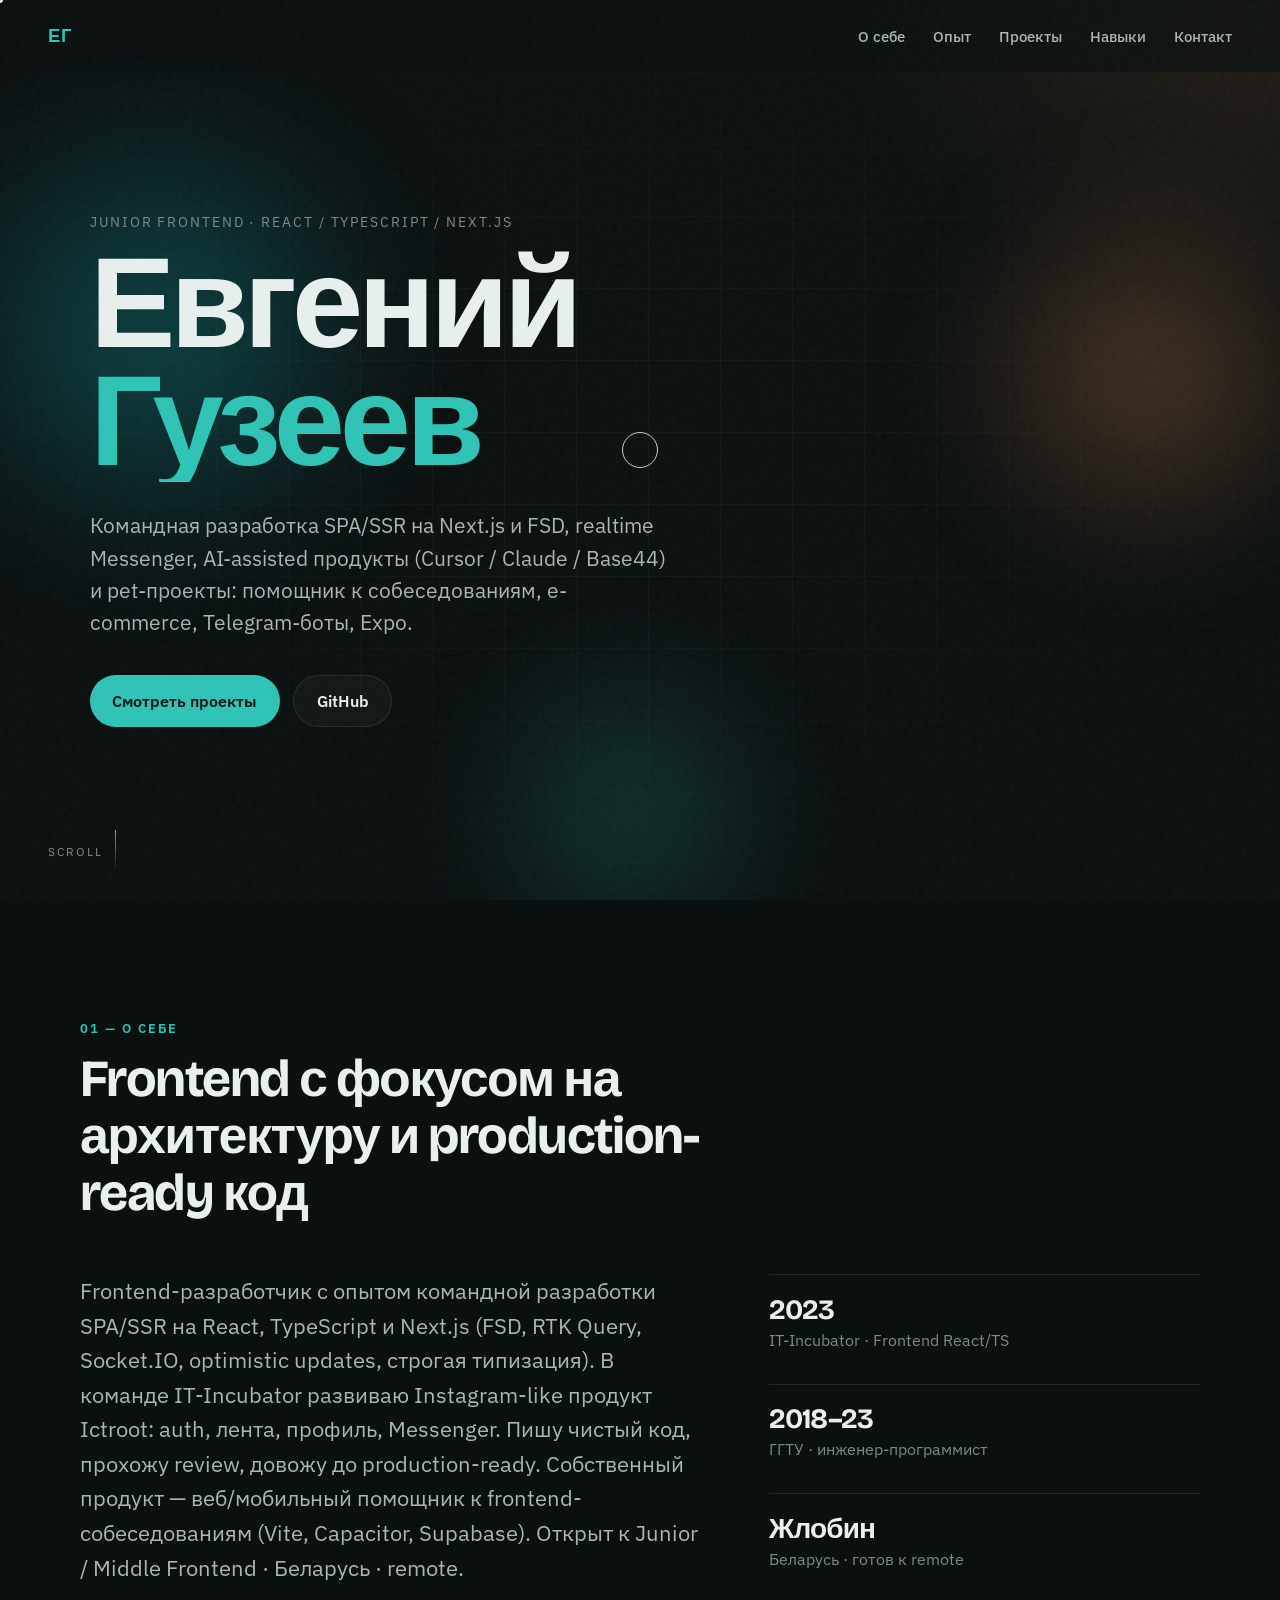
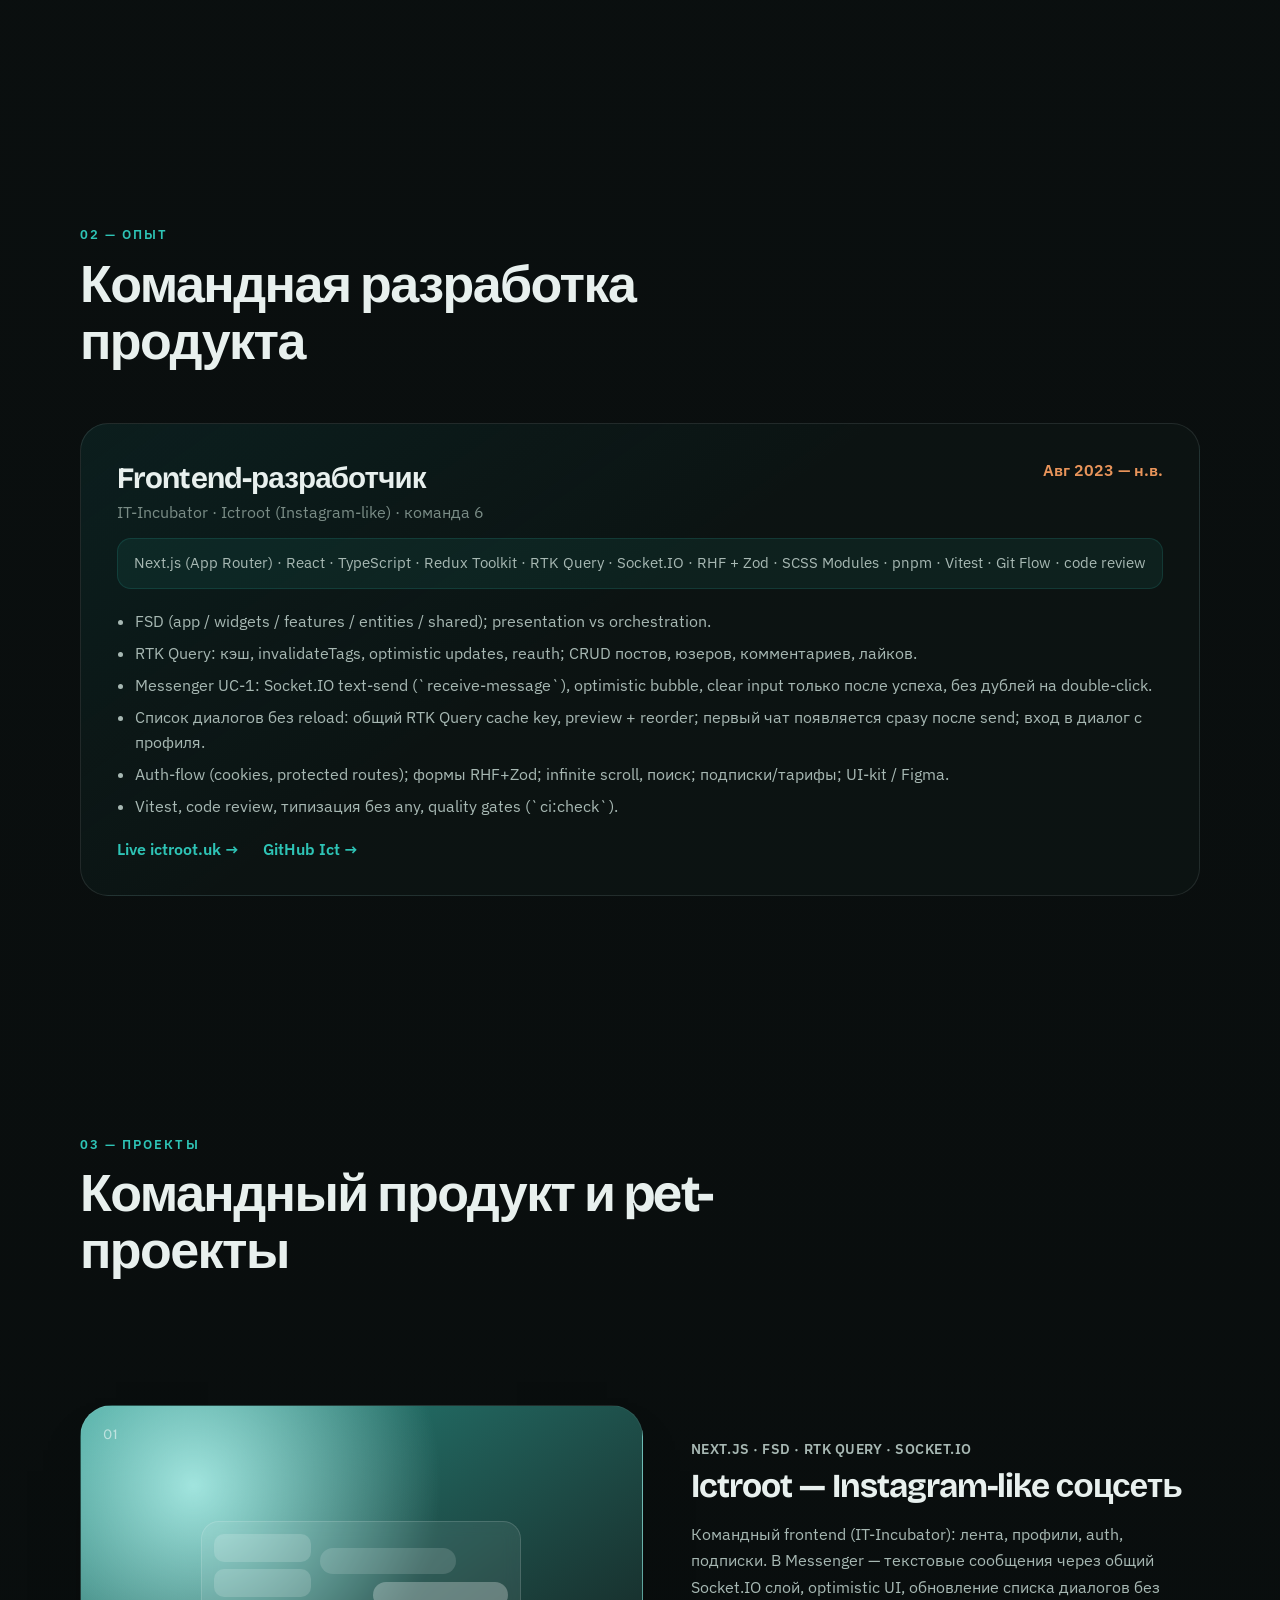
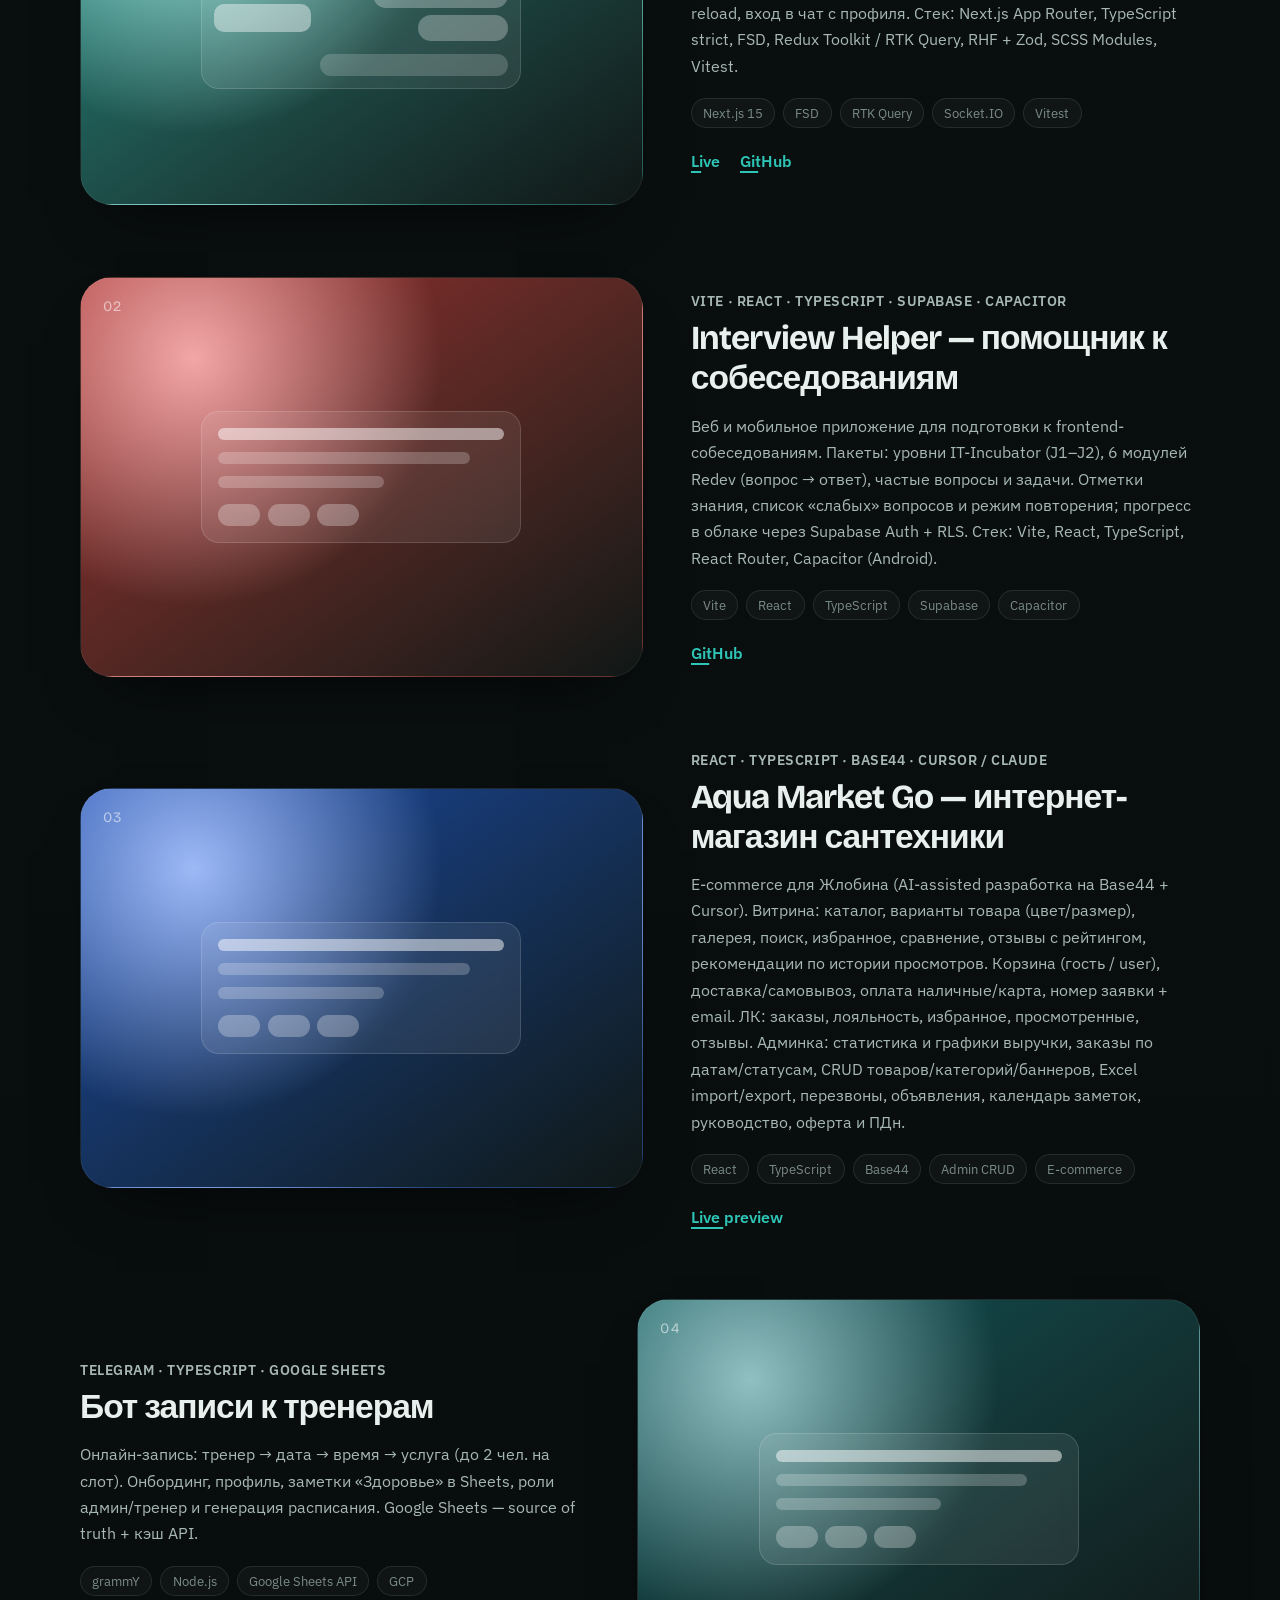
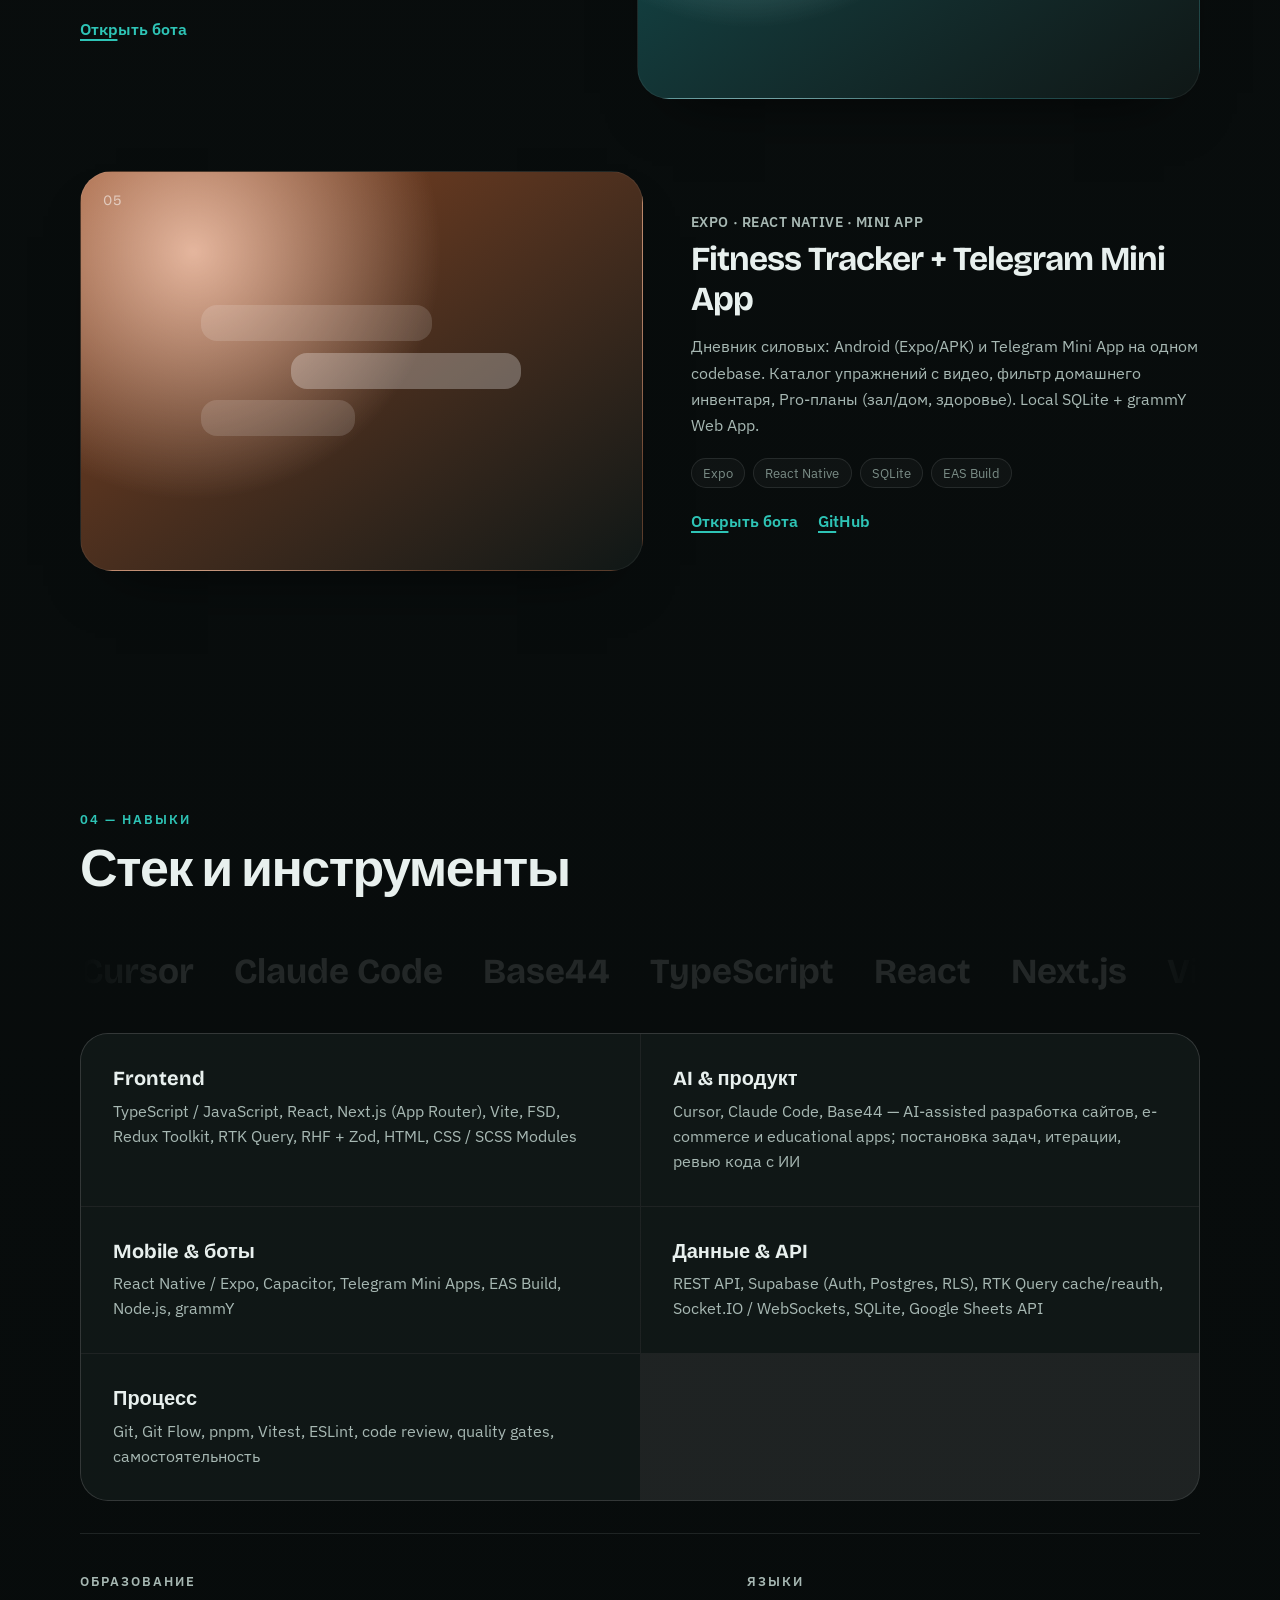
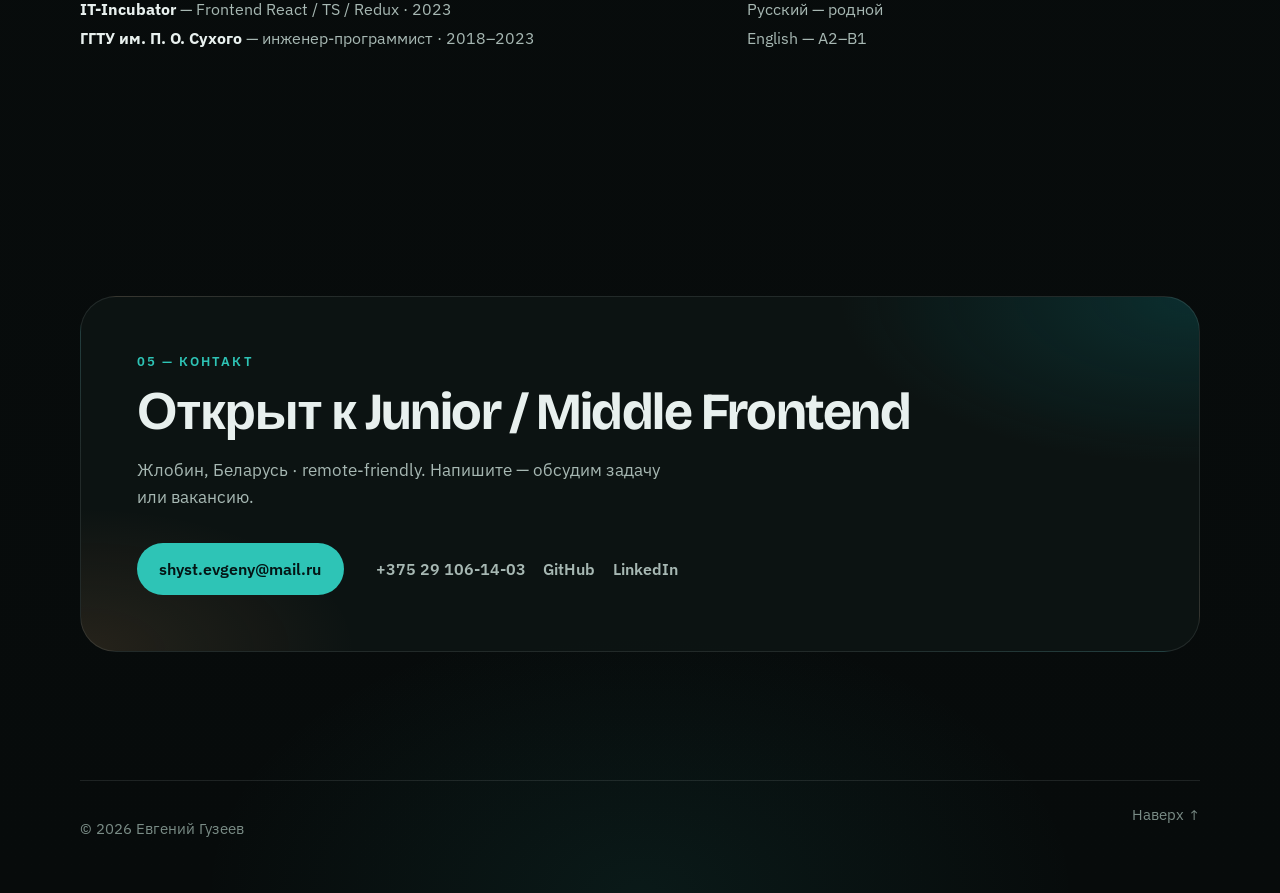
==== index.html @ f9429b36 "Add Interview Helper project to portfolio resume. Highlight Vite/React/TS, Supabase auth progress, C" ====
<!DOCTYPE html>
<html lang="ru">
  <head>
    <meta charset="UTF-8" />
    <meta name="viewport" content="width=device-width, initial-scale=1.0" />
    <title>Евгений Гузеев — Frontend Developer</title>
    <meta
      name="description"
      content="Frontend-разработчик: React, TypeScript, Next.js, FSD, RTK Query, Socket.IO, Vite, Supabase, Capacitor. Ictroot, Interview Helper, Telegram-боты, React Native."
    />
    <link rel="preconnect" href="https://fonts.googleapis.com" />
    <link rel="preconnect" href="https://fonts.gstatic.com" crossorigin />
    <link
      href="https://fonts.googleapis.com/css2?family=Bricolage+Grotesque:opsz,wght@12..96,400;12..96,600;12..96,700;12..96,800&family=IBM+Plex+Sans:wght@400;500;600&display=swap"
      rel="stylesheet"
    />
    <link rel="stylesheet" href="styles.css" />
  </head>
  <body>
    <div class="noise" aria-hidden="true"></div>
    <div class="cursor" aria-hidden="true"></div>
    <div class="cursor-dot" aria-hidden="true"></div>

    <header class="site-header" id="top">
      <a class="logo" href="#top" data-magnetic>ЕГ</a>
      <nav class="nav" aria-label="Основная навигация">
        <a href="#about">О себе</a>
        <a href="#experience">Опыт</a>
        <a href="#projects">Проекты</a>
        <a href="#skills">Навыки</a>
        <a href="#contact">Контакт</a>
      </nav>
      <button class="nav-toggle" type="button" aria-label="Открыть меню" aria-expanded="false">
        <span></span><span></span>
      </button>
    </header>

    <main>
      <section class="hero">
        <div class="hero-bg" aria-hidden="true">
          <div class="orb orb-a"></div>
          <div class="orb orb-b"></div>
          <div class="orb orb-c"></div>
          <div class="grid-lines"></div>
        </div>
        <div class="hero-inner">
          <p class="hero-kicker reveal">Junior Frontend · React / TypeScript / Next.js</p>
          <h1 class="hero-name">
            <span class="reveal-line"><span>Евгений</span></span>
            <span class="reveal-line"><span>Гузеев</span></span>
          </h1>
          <p class="hero-tagline reveal">
            Командная разработка SPA/SSR на Next.js и FSD, realtime Messenger, AI-assisted продукты
            (Cursor / Claude / Base44) и pet-проекты: помощник к собеседованиям, e-commerce,
            Telegram-боты, Expo.
          </p>
          <div class="hero-actions reveal">
            <a class="btn btn-primary" href="#projects" data-magnetic>Смотреть проекты</a>
            <a
              class="btn btn-ghost"
              href="https://github.com/GuzeevZhenya"
              target="_blank"
              rel="noopener noreferrer"
              data-magnetic
              >GitHub</a
            >
          </div>
        </div>
        <a class="scroll-hint" href="#about" aria-label="К разделу о себе">
          <span>Scroll</span>
          <i></i>
        </a>
      </section>

      <section class="section about" id="about">
        <div class="section-head reveal">
          <p class="eyebrow">01 — О себе</p>
          <h2>Frontend с фокусом на архитектуру и production-ready код</h2>
        </div>
        <div class="about-grid">
          <p class="about-lead reveal">
            Frontend-разработчик с опытом командной разработки SPA/SSR на React, TypeScript и
            Next.js (FSD, RTK Query, Socket.IO, optimistic updates, строгая типизация). В команде
            IT-Incubator развиваю Instagram-like продукт Ictroot: auth, лента, профиль, Messenger.
            Пишу чистый код, прохожу review, довожу до production-ready. Собственный продукт —
            веб/мобильный помощник к frontend-собеседованиям (Vite, Capacitor, Supabase). Открыт к
            Junior / Middle Frontend · Беларусь · remote.
          </p>
          <ul class="about-facts">
            <li class="reveal">
              <strong>2023</strong>
              <span>IT-Incubator · Frontend React/TS</span>
            </li>
            <li class="reveal">
              <strong>2018–23</strong>
              <span>ГГТУ · инженер-программист</span>
            </li>
            <li class="reveal">
              <strong>Жлобин</strong>
              <span>Беларусь · готов к remote</span>
            </li>
          </ul>
        </div>
      </section>

      <section class="section experience" id="experience">
        <div class="section-head reveal">
          <p class="eyebrow">02 — Опыт</p>
          <h2>Командная разработка продукта</h2>
        </div>
        <article class="job reveal">
          <div class="job-top">
            <div>
              <h3>Frontend-разработчик</h3>
              <p class="job-place">IT-Incubator · Ictroot (Instagram-like) · команда 6</p>
            </div>
            <p class="job-dates">Авг 2023 — н.в.</p>
          </div>
          <p class="job-stack">
            Next.js (App Router) · React · TypeScript · Redux Toolkit · RTK Query · Socket.IO · RHF +
            Zod · SCSS Modules · pnpm · Vitest · Git Flow · code review
          </p>
          <ul class="job-list">
            <li>FSD (app / widgets / features / entities / shared); presentation vs orchestration.</li>
            <li>
              RTK Query: кэш, invalidateTags, optimistic updates, reauth; CRUD постов, юзеров,
              комментариев, лайков.
            </li>
            <li>
              Messenger UC-1: Socket.IO text-send (`receive-message`), optimistic bubble, clear input
              только после успеха, без дублей на double-click.
            </li>
            <li>
              Список диалогов без reload: общий RTK Query cache key, preview + reorder; первый чат
              появляется сразу после send; вход в диалог с профиля.
            </li>
            <li>
              Auth-flow (cookies, protected routes); формы RHF+Zod; infinite scroll, поиск;
              подписки/тарифы; UI-kit / Figma.
            </li>
            <li>Vitest, code review, типизация без any, quality gates (`ci:check`).</li>
          </ul>
          <div class="job-links">
            <a
              class="text-link"
              href="https://ictroot.uk"
              target="_blank"
              rel="noopener noreferrer"
              >Live ictroot.uk →</a
            >
            <a
              class="text-link"
              href="https://github.com/ictroot70/Ict"
              target="_blank"
              rel="noopener noreferrer"
              >GitHub Ict →</a
            >
          </div>
        </article>
      </section>

      <section class="section projects" id="projects">
        <div class="section-head reveal">
          <p class="eyebrow">03 — Проекты</p>
          <h2>Командный продукт и pet-проекты</h2>
        </div>

        <article class="project reveal" data-tilt>
          <div class="project-visual" style="--accent: #2ec4b6">
            <div class="project-visual-inner">
              <span class="project-index">01</span>
              <div class="fake-messenger">
                <div class="fake-messenger-side">
                  <i></i><i></i><i class="active"></i>
                </div>
                <div class="fake-messenger-main">
                  <div class="bubble left"></div>
                  <div class="bubble right"></div>
                  <div class="bubble right short"></div>
                  <div class="fake-composer"></div>
                </div>
              </div>
            </div>
          </div>
          <div class="project-body">
            <p class="project-meta">Next.js · FSD · RTK Query · Socket.IO</p>
            <h3>Ictroot — Instagram-like соцсеть</h3>
            <p>
              Командный frontend (IT-Incubator): лента, профили, auth, подписки. В Messenger —
              текстовые сообщения через общий Socket.IO слой, optimistic UI, обновление списка
              диалогов без reload, вход в чат с профиля. Стек: Next.js App Router, TypeScript
              strict, FSD, Redux Toolkit / RTK Query, RHF + Zod, SCSS Modules, Vitest.
            </p>
            <ul class="tags">
              <li>Next.js 15</li>
              <li>FSD</li>
              <li>RTK Query</li>
              <li>Socket.IO</li>
              <li>Vitest</li>
            </ul>
            <div class="project-links">
              <a
                href="https://ictroot.uk"
                target="_blank"
                rel="noopener noreferrer"
                >Live</a
              >
              <a
                href="https://github.com/ictroot70/Ict"
                target="_blank"
                rel="noopener noreferrer"
                >GitHub</a
              >
            </div>
          </div>
        </article>

        <article class="project reveal" data-tilt>
          <div class="project-visual" style="--accent: #e23b3b">
            <div class="project-visual-inner">
              <span class="project-index">02</span>
              <div class="fake-ui">
                <div class="fake-bar"></div>
                <div class="fake-row"></div>
                <div class="fake-row short"></div>
                <div class="fake-chips"><i></i><i></i><i></i></div>
              </div>
            </div>
          </div>
          <div class="project-body">
            <p class="project-meta">Vite · React · TypeScript · Supabase · Capacitor</p>
            <h3>Interview Helper — помощник к собеседованиям</h3>
            <p>
              Веб и мобильное приложение для подготовки к frontend-собеседованиям. Пакеты: уровни
              IT-Incubator (J1–J2), 6 модулей Redev (вопрос → ответ), частые вопросы и задачи.
              Отметки знания, список «слабых» вопросов и режим повторения; прогресс в облаке через
              Supabase Auth + RLS. Стек: Vite, React, TypeScript, React Router, Capacitor (Android).
            </p>
            <ul class="tags">
              <li>Vite</li>
              <li>React</li>
              <li>TypeScript</li>
              <li>Supabase</li>
              <li>Capacitor</li>
            </ul>
            <div class="project-links">
              <a
                href="https://github.com/GuzeevZhenya/Interview_Helper"
                target="_blank"
                rel="noopener noreferrer"
                >GitHub</a
              >
            </div>
          </div>
        </article>

        <article class="project reveal" data-tilt>
          <div class="project-visual" style="--accent: #2563eb">
            <div class="project-visual-inner">
              <span class="project-index">03</span>
              <div class="fake-ui">
                <div class="fake-bar"></div>
                <div class="fake-row"></div>
                <div class="fake-row short"></div>
                <div class="fake-chips"><i></i><i></i><i></i></div>
              </div>
            </div>
          </div>
          <div class="project-body">
            <p class="project-meta">React · TypeScript · Base44 · Cursor / Claude</p>
            <h3>Aqua Market Go — интернет-магазин сантехники</h3>
            <p>
              E-commerce для Жлобина (AI-assisted разработка на Base44 + Cursor). Витрина: каталог,
              варианты товара (цвет/размер), галерея, поиск, избранное, сравнение, отзывы с рейтингом,
              рекомендации по истории просмотров. Корзина (гость / user), доставка/самовывоз,
              оплата наличные/карта, номер заявки + email. ЛК: заказы, лояльность, избранное,
              просмотренные, отзывы. Админка: статистика и графики выручки, заказы по датам/статусам,
              CRUD товаров/категорий/баннеров, Excel import/export, перезвоны, объявления, календарь
              заметок, руководство, оферта и ПДн.
            </p>
            <ul class="tags">
              <li>React</li>
              <li>TypeScript</li>
              <li>Base44</li>
              <li>Admin CRUD</li>
              <li>E-commerce</li>
            </ul>
            <div class="project-links">
              <a
                href="https://preview--aqua-market-go.base44.app/"
                target="_blank"
                rel="noopener noreferrer"
                >Live preview</a
              >
            </div>
          </div>
        </article>

        <article class="project project-alt reveal" data-tilt>
          <div class="project-visual" style="--accent: #0d7377">
            <div class="project-visual-inner">
              <span class="project-index">04</span>
              <div class="fake-ui">
                <div class="fake-bar"></div>
                <div class="fake-row"></div>
                <div class="fake-row short"></div>
                <div class="fake-chips"><i></i><i></i><i></i></div>
              </div>
            </div>
          </div>
          <div class="project-body">
            <p class="project-meta">Telegram · TypeScript · Google Sheets</p>
            <h3>Бот записи к тренерам</h3>
            <p>
              Онлайн-запись: тренер → дата → время → услуга (до 2 чел. на слот). Онбординг,
              профиль, заметки «Здоровье» в Sheets, роли админ/тренер и генерация расписания.
              Google Sheets — source of truth + кэш API.
            </p>
            <ul class="tags">
              <li>grammY</li>
              <li>Node.js</li>
              <li>Google Sheets API</li>
              <li>GCP</li>
            </ul>
            <div class="project-links">
              <a
                href="https://t.me/book_training_bot"
                target="_blank"
                rel="noopener noreferrer"
                >Открыть бота</a
              >
            </div>
          </div>
        </article>

        <article class="project reveal" data-tilt>
          <div class="project-visual" style="--accent: #c45c26">
            <div class="project-visual-inner">
              <span class="project-index">05</span>
              <div class="fake-chat">
                <div class="bubble left"></div>
                <div class="bubble right"></div>
                <div class="bubble left short"></div>
              </div>
            </div>
          </div>
          <div class="project-body">
            <p class="project-meta">Expo · React Native · Mini App</p>
            <h3>Fitness Tracker + Telegram Mini App</h3>
            <p>
              Дневник силовых: Android (Expo/APK) и Telegram Mini App на одном codebase. Каталог
              упражнений с видео, фильтр домашнего инвентаря, Pro-планы (зал/дом, здоровье). Local
              SQLite + grammY Web App.
            </p>
            <ul class="tags">
              <li>Expo</li>
              <li>React Native</li>
              <li>SQLite</li>
              <li>EAS Build</li>
            </ul>
            <div class="project-links">
              <a
                href="https://t.me/SportNotebook_bot"
                target="_blank"
                rel="noopener noreferrer"
                >Открыть бота</a
              >
              <a
                href="https://github.com/GuzeevZhenya/Fitnes-Trecker-TG_Bot-"
                target="_blank"
                rel="noopener noreferrer"
                >GitHub</a
              >
            </div>
          </div>
        </article>
      </section>

      <section class="section skills" id="skills">
        <div class="section-head reveal">
          <p class="eyebrow">04 — Навыки</p>
          <h2>Стек и инструменты</h2>
        </div>
        <div class="skills-marquee" aria-hidden="true">
          <div class="marquee-track">
            <span>Cursor</span><span>Claude Code</span><span>Base44</span><span>TypeScript</span>
            <span>React</span><span>Next.js</span><span>Vite</span><span>Supabase</span>
            <span>Capacitor</span><span>FSD</span><span>RTK Query</span><span>Socket.IO</span>
            <span>Cursor</span><span>Claude Code</span><span>Base44</span><span>TypeScript</span>
            <span>React</span><span>Next.js</span><span>Vite</span><span>Supabase</span>
            <span>Capacitor</span><span>FSD</span><span>RTK Query</span><span>Socket.IO</span>
          </div>
        </div>
        <ul class="skills-list">
          <li class="reveal">
            <h3>Frontend</h3>
            <p>TypeScript / JavaScript, React, Next.js (App Router), Vite, FSD, Redux Toolkit, RTK Query, RHF + Zod, HTML, CSS / SCSS Modules</p>
          </li>
          <li class="reveal">
            <h3>AI &amp; продукт</h3>
            <p>Cursor, Claude Code, Base44 — AI-assisted разработка сайтов, e-commerce и educational apps; постановка задач, итерации, ревью кода с ИИ</p>
          </li>
          <li class="reveal">
            <h3>Mobile &amp; боты</h3>
            <p>React Native / Expo, Capacitor, Telegram Mini Apps, EAS Build, Node.js, grammY</p>
          </li>
          <li class="reveal">
            <h3>Данные &amp; API</h3>
            <p>REST API, Supabase (Auth, Postgres, RLS), RTK Query cache/reauth, Socket.IO / WebSockets, SQLite, Google Sheets API</p>
          </li>
          <li class="reveal">
            <h3>Процесс</h3>
            <p>Git, Git Flow, pnpm, Vitest, ESLint, code review, quality gates, самостоятельность</p>
          </li>
        </ul>
        <div class="edu-row reveal">
          <div>
            <p class="eyebrow">Образование</p>
            <p><strong>IT-Incubator</strong> — Frontend React / TS / Redux · 2023</p>
            <p><strong>ГГТУ им. П. О. Сухого</strong> — инженер-программист · 2018–2023</p>
          </div>
          <div>
            <p class="eyebrow">Языки</p>
            <p>Русский — родной</p>
            <p>English — A2–B1</p>
          </div>
        </div>
      </section>

      <section class="section contact" id="contact">
        <div class="contact-panel reveal">
          <p class="eyebrow">05 — Контакт</p>
          <h2>Открыт к Junior / Middle Frontend</h2>
          <p>
            Жлобин, Беларусь · remote-friendly. Напишите — обсудим задачу или вакансию.
          </p>
          <div class="contact-actions">
            <a class="btn btn-primary" href="mailto:shyst.evgeny@mail.ru" data-magnetic
              >shyst.evgeny@mail.ru</a
            >
            <div class="socials">
              <a href="tel:+375291061403" data-magnetic>+375 29 106-14-03</a>
              <a
                href="https://github.com/GuzeevZhenya"
                target="_blank"
                rel="noopener noreferrer"
                data-magnetic
                >GitHub</a
              >
              <a
                href="https://linkedin.com/in/evgeny-guzeev-7aa5b71a2"
                target="_blank"
                rel="noopener noreferrer"
                data-magnetic
                >LinkedIn</a
              >
            </div>
          </div>
        </div>
      </section>
    </main>

    <footer class="site-footer">
      <p>© <span id="year"></span> Евгений Гузеев</p>
      <a href="#top">Наверх ↑</a>
    </footer>

    <script src="script.js"></script>
  </body>
</html>
---- styles.css ----
:root {
  --bg: #0b1010;
  --bg-deep: #070b0b;
  --ink: #e8f0ee;
  --ink-soft: #a7b8b3;
  --muted: #7a8c86;
  --line: rgba(232, 240, 238, 0.1);
  --panel: rgba(18, 28, 27, 0.72);
  --accent: #2ec4b6;
  --accent-deep: #0d7377;
  --accent-2: #e8945a;
  --radius: 28px;
  --header-h: 72px;
  --font-display: "Bricolage Grotesque", sans-serif;
  --font-body: "IBM Plex Sans", sans-serif;
  --ease: cubic-bezier(0.22, 1, 0.36, 1);
}

*,
*::before,
*::after {
  box-sizing: border-box;
}

html {
  scroll-behavior: smooth;
  color-scheme: dark;
}

body {
  margin: 0;
  min-height: 100vh;
  color: var(--ink);
  font-family: var(--font-body);
  background:
    radial-gradient(1100px 700px at 8% -8%, rgba(13, 115, 119, 0.28), transparent 55%),
    radial-gradient(900px 600px at 100% 0%, rgba(232, 148, 90, 0.12), transparent 50%),
    radial-gradient(800px 500px at 50% 100%, rgba(46, 196, 182, 0.08), transparent 55%),
    linear-gradient(180deg, var(--bg) 0%, var(--bg-deep) 100%);
  overflow-x: hidden;
  cursor: none;
}

body.menu-open {
  overflow: hidden;
}

a {
  color: inherit;
  text-decoration: none;
}

button {
  font: inherit;
}

.noise {
  pointer-events: none;
  position: fixed;
  inset: 0;
  z-index: 50;
  opacity: 0.035;
  background-image: url("data:image/svg+xml,%3Csvg viewBox='0 0 200 200' xmlns='http://www.w3.org/2000/svg'%3E%3Cfilter id='n'%3E%3CfeTurbulence type='fractalNoise' baseFrequency='0.85' numOctaves='4' stitchTiles='stitch'/%3E%3C/filter%3E%3Crect width='100%25' height='100%25' filter='url(%23n)'/%3E%3C/svg%3E");
}

.cursor,
.cursor-dot {
  pointer-events: none;
  position: fixed;
  top: 0;
  left: 0;
  z-index: 100;
  border-radius: 50%;
  transform: translate(-50%, -50%);
  mix-blend-mode: difference;
}

.cursor {
  width: 36px;
  height: 36px;
  border: 1.5px solid rgba(255, 255, 255, 0.85);
  transition:
    width 0.25s var(--ease),
    height 0.25s var(--ease),
    background 0.25s var(--ease),
    opacity 0.2s ease;
}

.cursor.is-hover {
  width: 64px;
  height: 64px;
  background: rgba(255, 255, 255, 0.12);
}

.cursor-dot {
  width: 6px;
  height: 6px;
  background: #fff;
}

@media (hover: none), (pointer: coarse) {
  body {
    cursor: auto;
  }

  .cursor,
  .cursor-dot {
    display: none;
  }
}

.site-header {
  position: fixed;
  inset: 0 0 auto;
  z-index: 40;
  height: var(--header-h);
  display: flex;
  align-items: center;
  justify-content: space-between;
  padding: 0 clamp(1.25rem, 4vw, 3rem);
  backdrop-filter: blur(16px);
  background: rgba(11, 16, 16, 0.7);
  border-bottom: 1px solid transparent;
  transition:
    border-color 0.3s ease,
    background 0.3s ease;
}

.site-header.scrolled {
  border-bottom-color: var(--line);
  background: rgba(7, 11, 11, 0.88);
}

.logo {
  font-family: var(--font-display);
  font-weight: 800;
  font-size: 1.15rem;
  letter-spacing: 0.04em;
  color: var(--accent);
}

.nav {
  display: flex;
  gap: 1.75rem;
}

.nav a {
  position: relative;
  font-size: 0.95rem;
  font-weight: 500;
  color: var(--ink-soft);
  transition: color 0.2s ease;
}

.nav a::after {
  content: "";
  position: absolute;
  left: 0;
  bottom: -0.35rem;
  width: 100%;
  height: 2px;
  background: var(--accent);
  transform: scaleX(0);
  transform-origin: left;
  transition: transform 0.35s var(--ease);
}

.nav a:hover,
.nav a:focus-visible {
  color: var(--ink);
}

.nav a:hover::after,
.nav a:focus-visible::after {
  transform: scaleX(1);
}

.nav-toggle {
  display: none;
  width: 44px;
  height: 44px;
  border: 0;
  background: transparent;
  padding: 0;
  flex-direction: column;
  justify-content: center;
  gap: 7px;
}

.nav-toggle span {
  display: block;
  width: 22px;
  height: 2px;
  margin-inline: auto;
  background: var(--ink);
  transition: transform 0.3s var(--ease);
}

.nav-toggle[aria-expanded="true"] span:first-child {
  transform: translateY(4.5px) rotate(45deg);
}

.nav-toggle[aria-expanded="true"] span:last-child {
  transform: translateY(-4.5px) rotate(-45deg);
}

.hero {
  position: relative;
  min-height: 100vh;
  min-height: 100svh;
  display: grid;
  place-items: center;
  padding: calc(var(--header-h) + 2rem) clamp(1.25rem, 4vw, 3rem) 4rem;
  overflow: clip;
}

.hero-bg {
  position: absolute;
  inset: 0;
  z-index: 0;
  transition: transform 0.4s var(--ease);
}

.orb {
  position: absolute;
  border-radius: 50%;
  filter: blur(50px);
  animation: float 12s ease-in-out infinite;
}

.orb-a {
  width: min(48vw, 520px);
  height: min(48vw, 520px);
  top: 8%;
  left: -8%;
  background: radial-gradient(circle, rgba(13, 115, 119, 0.55), transparent 70%);
}

.orb-b {
  width: min(40vw, 420px);
  height: min(40vw, 420px);
  right: -6%;
  top: 18%;
  background: radial-gradient(circle, rgba(232, 148, 90, 0.28), transparent 70%);
  animation-delay: -4s;
}

.orb-c {
  width: min(36vw, 360px);
  height: min(36vw, 360px);
  left: 35%;
  bottom: -10%;
  background: radial-gradient(circle, rgba(46, 196, 182, 0.22), transparent 70%);
  animation-delay: -7s;
}

.grid-lines {
  position: absolute;
  inset: 0;
  background-image:
    linear-gradient(rgba(232, 240, 238, 0.04) 1px, transparent 1px),
    linear-gradient(90deg, rgba(232, 240, 238, 0.04) 1px, transparent 1px);
  background-size: 72px 72px;
  mask-image: radial-gradient(ellipse at center, black 20%, transparent 75%);
}

@keyframes float {
  0%,
  100% {
    transform: translate3d(0, 0, 0) scale(1);
  }
  50% {
    transform: translate3d(2%, -3%, 0) scale(1.05);
  }
}

.hero-inner {
  position: relative;
  z-index: 1;
  width: min(1100px, 100%);
  text-align: left;
}

.hero-kicker {
  margin: 0 0 1rem;
  font-size: 0.85rem;
  letter-spacing: 0.14em;
  text-transform: uppercase;
  color: var(--muted);
}

.hero-name {
  margin: 0;
  font-family: var(--font-display);
  font-weight: 800;
  font-size: clamp(3.2rem, 11vw, 8rem);
  line-height: 0.92;
  letter-spacing: -0.04em;
}

.reveal-line {
  display: block;
  overflow: clip;
}

.reveal-line span {
  display: inline-block;
  transform: translateY(110%);
  animation: rise 1s var(--ease) forwards;
}

.reveal-line:nth-child(2) span {
  animation-delay: 0.12s;
  color: var(--accent);
}

@keyframes rise {
  to {
    transform: translateY(0);
  }
}

.hero-tagline {
  max-width: 36rem;
  margin: 1.75rem 0 0;
  font-size: clamp(1.05rem, 2.2vw, 1.3rem);
  line-height: 1.55;
  color: var(--ink-soft);
}

.hero-actions {
  display: flex;
  flex-wrap: wrap;
  gap: 0.85rem;
  margin-top: 2.25rem;
}

.btn {
  display: inline-flex;
  align-items: center;
  justify-content: center;
  min-height: 52px;
  padding: 0.85rem 1.4rem;
  border-radius: 999px;
  font-weight: 600;
  transition:
    transform 0.25s var(--ease),
    background 0.25s ease,
    color 0.25s ease,
    border-color 0.25s ease,
    box-shadow 0.25s ease;
}

.btn-primary {
  background: var(--accent);
  color: #041414;
  box-shadow: 0 0 0 0 rgba(46, 196, 182, 0.35);
}

.btn-primary:hover {
  background: #5fd9cd;
  box-shadow: 0 12px 40px -12px rgba(46, 196, 182, 0.65);
}

.btn-ghost {
  border: 1.5px solid var(--line);
  background: rgba(255, 255, 255, 0.03);
  color: var(--ink);
}

.btn-ghost:hover {
  border-color: rgba(46, 196, 182, 0.5);
  background: rgba(46, 196, 182, 0.08);
}

.scroll-hint {
  position: absolute;
  bottom: 1.75rem;
  left: clamp(1.25rem, 4vw, 3rem);
  display: inline-flex;
  align-items: center;
  gap: 0.75rem;
  font-size: 0.78rem;
  letter-spacing: 0.16em;
  text-transform: uppercase;
  color: var(--muted);
  z-index: 1;
}

.scroll-hint i {
  width: 1px;
  height: 42px;
  background: linear-gradient(to bottom, var(--accent), transparent);
  transform-origin: top;
  animation: pulse-line 1.8s ease-in-out infinite;
}

@keyframes pulse-line {
  0%,
  100% {
    transform: scaleY(0.45);
    opacity: 0.4;
  }
  50% {
    transform: scaleY(1);
    opacity: 1;
  }
}

.section {
  width: min(1120px, calc(100% - 2.5rem));
  margin: 0 auto;
  padding: clamp(4.5rem, 10vw, 7.5rem) 0;
}

.section-head {
  max-width: 40rem;
  margin-bottom: clamp(2rem, 5vw, 3.25rem);
}

.eyebrow {
  margin: 0 0 0.85rem;
  font-size: 0.8rem;
  letter-spacing: 0.16em;
  text-transform: uppercase;
  color: var(--accent);
  font-weight: 600;
}

.section-head h2,
.contact-panel h2,
.job h3,
.project-body h3 {
  font-family: var(--font-display);
  letter-spacing: -0.03em;
}

.section-head h2,
.contact-panel h2 {
  margin: 0;
  font-weight: 700;
  font-size: clamp(2rem, 4.5vw, 3.25rem);
  line-height: 1.1;
}

.about-grid {
  display: grid;
  grid-template-columns: 1.45fr 1fr;
  gap: clamp(2rem, 5vw, 4rem);
  align-items: start;
}

.about-lead {
  margin: 0;
  font-size: clamp(1.1rem, 2.2vw, 1.35rem);
  line-height: 1.6;
  color: var(--ink-soft);
}

.about-facts {
  list-style: none;
  margin: 0;
  padding: 0;
  display: grid;
  gap: 1rem;
}

.about-facts li {
  display: grid;
  gap: 0.2rem;
  padding: 1.1rem 0;
  border-top: 1px solid var(--line);
}

.about-facts strong {
  font-family: var(--font-display);
  font-size: 1.75rem;
  letter-spacing: -0.03em;
  color: var(--ink);
}

.about-facts span {
  color: var(--muted);
}

.job {
  padding: clamp(1.5rem, 3vw, 2.25rem);
  border: 1px solid var(--line);
  border-radius: var(--radius);
  background:
    linear-gradient(145deg, rgba(13, 115, 119, 0.12), transparent 45%),
    rgba(14, 22, 21, 0.7);
}

.job-top {
  display: flex;
  justify-content: space-between;
  gap: 1rem;
  flex-wrap: wrap;
  align-items: flex-start;
}

.job h3 {
  margin: 0 0 0.35rem;
  font-size: clamp(1.4rem, 2.5vw, 1.85rem);
}

.job-place,
.job-dates {
  margin: 0;
  color: var(--muted);
}

.job-dates {
  font-weight: 600;
  color: var(--accent-2);
  white-space: nowrap;
}

.job-stack {
  margin: 1rem 0 1.25rem;
  padding: 0.85rem 1rem;
  border-radius: 14px;
  background: rgba(46, 196, 182, 0.08);
  border: 1px solid rgba(46, 196, 182, 0.15);
  color: var(--ink-soft);
  font-size: 0.92rem;
  line-height: 1.5;
}

.job-list {
  margin: 0 0 1.25rem;
  padding-left: 1.15rem;
  color: var(--ink-soft);
  line-height: 1.55;
}

.job-list li {
  margin-bottom: 0.45rem;
}

.text-link {
  font-weight: 600;
  color: var(--accent);
  transition: color 0.2s ease;
}

.text-link:hover {
  color: #7fe4d9;
}

.job-links {
  display: flex;
  flex-wrap: wrap;
  gap: 1rem 1.5rem;
}

.projects {
  display: flex;
  flex-direction: column;
  gap: clamp(2.5rem, 6vw, 4.5rem);
}

.project {
  display: grid;
  grid-template-columns: 1.05fr 0.95fr;
  gap: clamp(1.5rem, 4vw, 3rem);
  align-items: center;
}

.project-alt {
  direction: rtl;
}

.project-alt > * {
  direction: ltr;
}

.project-visual {
  position: relative;
  min-height: clamp(260px, 36vw, 400px);
  border-radius: calc(var(--radius) + 4px);
  background:
    radial-gradient(circle at 20% 20%, color-mix(in srgb, var(--accent) 45%, white), transparent 45%),
    linear-gradient(145deg, color-mix(in srgb, var(--accent) 70%, #061010), #0f1716);
  overflow: hidden;
  transform-style: preserve-3d;
  transition: transform 0.35s var(--ease);
  box-shadow: 0 30px 60px -36px rgba(0, 0, 0, 0.75);
  border: 1px solid rgba(255, 255, 255, 0.06);
}

.project-visual-inner {
  position: absolute;
  inset: 0;
  padding: 1.5rem;
  display: grid;
  place-items: center;
}

.project-index {
  position: absolute;
  top: 1.25rem;
  left: 1.35rem;
  font-family: var(--font-display);
  font-size: 0.9rem;
  letter-spacing: 0.12em;
  color: rgba(255, 255, 255, 0.55);
}

.fake-ui,
.fake-chat,
.fake-messenger {
  width: min(78%, 320px);
  transform: translateZ(28px);
}

.fake-messenger {
  display: grid;
  grid-template-columns: 0.34fr 0.66fr;
  gap: 0.55rem;
  min-height: 168px;
  padding: 0.75rem;
  border-radius: 18px;
  background: rgba(255, 255, 255, 0.08);
  border: 1px solid rgba(255, 255, 255, 0.14);
  backdrop-filter: blur(8px);
}

.fake-messenger-side {
  display: grid;
  gap: 0.45rem;
  align-content: start;
}

.fake-messenger-side i {
  display: block;
  height: 28px;
  border-radius: 10px;
  background: rgba(255, 255, 255, 0.16);
}

.fake-messenger-side i.active {
  background: rgba(255, 255, 255, 0.42);
}

.fake-messenger-main {
  display: grid;
  gap: 0.45rem;
  align-content: end;
}

.fake-messenger-main .bubble {
  height: 26px;
}

.fake-composer {
  height: 22px;
  margin-top: 0.35rem;
  border-radius: 999px;
  background: rgba(255, 255, 255, 0.18);
}

.fake-ui {
  background: rgba(255, 255, 255, 0.08);
  border: 1px solid rgba(255, 255, 255, 0.14);
  border-radius: 18px;
  padding: 1rem;
  backdrop-filter: blur(8px);
}

.fake-bar,
.fake-row {
  height: 12px;
  border-radius: 999px;
  background: rgba(255, 255, 255, 0.5);
  margin-bottom: 0.75rem;
}

.fake-row {
  width: 88%;
  background: rgba(255, 255, 255, 0.22);
}

.fake-row.short {
  width: 58%;
}

.fake-chips {
  display: flex;
  gap: 0.45rem;
  margin-top: 1rem;
}

.fake-chips i {
  width: 42px;
  height: 22px;
  border-radius: 999px;
  background: rgba(255, 255, 255, 0.28);
}

.fake-chat {
  display: grid;
  gap: 0.7rem;
}

.bubble {
  height: 36px;
  width: 72%;
  border-radius: 16px;
  background: rgba(255, 255, 255, 0.14);
}

.bubble.right {
  justify-self: end;
  background: rgba(255, 255, 255, 0.28);
}

.bubble.short {
  width: 48%;
}

.project-body h3 {
  margin: 0.35rem 0 0.9rem;
  font-size: clamp(1.55rem, 3vw, 2.1rem);
}

.project-meta {
  margin: 0;
  color: var(--accent-2);
  font-size: 0.85rem;
  font-weight: 600;
  letter-spacing: 0.04em;
  text-transform: uppercase;
}

.project-body > p {
  margin: 0;
  color: var(--ink-soft);
  line-height: 1.65;
}

.tags {
  list-style: none;
  display: flex;
  flex-wrap: wrap;
  gap: 0.5rem;
  margin: 1.2rem 0 0;
  padding: 0;
}

.tags li {
  padding: 0.35rem 0.7rem;
  border: 1px solid var(--line);
  border-radius: 999px;
  font-size: 0.82rem;
  color: var(--muted);
  background: rgba(255, 255, 255, 0.03);
}

.project-links {
  display: flex;
  gap: 1.25rem;
  margin-top: 1.4rem;
}

.project-links a {
  font-weight: 600;
  color: var(--accent);
  position: relative;
}

.project-links a::after {
  content: "";
  position: absolute;
  left: 0;
  bottom: -2px;
  width: 100%;
  height: 2px;
  background: currentColor;
  transform: scaleX(0.35);
  transform-origin: left;
  transition: transform 0.3s var(--ease);
}

.project-links a:hover::after {
  transform: scaleX(1);
}

.skills-marquee {
  overflow: hidden;
  margin: 0 0 2.5rem;
  mask-image: linear-gradient(90deg, transparent, #000 8%, #000 92%, transparent);
}

.marquee-track {
  display: flex;
  width: max-content;
  gap: 2.5rem;
  animation: marquee 28s linear infinite;
}

.marquee-track span {
  font-family: var(--font-display);
  font-size: clamp(1.5rem, 3vw, 2.2rem);
  font-weight: 700;
  color: rgba(232, 240, 238, 0.12);
  white-space: nowrap;
}

@keyframes marquee {
  to {
    transform: translateX(-50%);
  }
}

.skills-list {
  list-style: none;
  margin: 0;
  padding: 0;
  display: grid;
  grid-template-columns: repeat(2, 1fr);
  gap: 1px;
  background: var(--line);
  border: 1px solid var(--line);
  border-radius: var(--radius);
  overflow: hidden;
}

.skills-list li {
  background: rgba(14, 22, 21, 0.85);
  padding: clamp(1.4rem, 3vw, 2rem);
}

.skills-list h3 {
  margin: 0 0 0.55rem;
  font-family: var(--font-display);
  font-size: 1.25rem;
}

.skills-list p {
  margin: 0;
  color: var(--ink-soft);
  line-height: 1.55;
}

.edu-row {
  display: grid;
  grid-template-columns: 1.4fr 1fr;
  gap: 2rem;
  margin-top: 2rem;
  padding-top: 2rem;
  border-top: 1px solid var(--line);
}

.edu-row p {
  margin: 0.35rem 0;
  color: var(--ink-soft);
  line-height: 1.5;
}

.edu-row strong {
  color: var(--ink);
}

.contact {
  padding-bottom: clamp(5rem, 12vw, 8rem);
}

.contact-panel {
  position: relative;
  overflow: hidden;
  padding: clamp(2rem, 5vw, 3.5rem);
  border-radius: calc(var(--radius) + 8px);
  background:
    radial-gradient(600px 280px at 100% 0%, rgba(13, 115, 119, 0.28), transparent 60%),
    radial-gradient(500px 260px at 0% 100%, rgba(232, 148, 90, 0.12), transparent 55%),
    rgba(14, 22, 21, 0.85);
  border: 1px solid var(--line);
}

.contact-panel p:not(.eyebrow) {
  max-width: 34rem;
  margin: 1rem 0 0;
  color: var(--ink-soft);
  line-height: 1.6;
  font-size: 1.05rem;
}

.contact-actions {
  display: flex;
  flex-wrap: wrap;
  align-items: center;
  gap: 1.25rem 2rem;
  margin-top: 2rem;
}

.socials {
  display: flex;
  flex-wrap: wrap;
  gap: 1.1rem;
}

.socials a {
  font-weight: 600;
  color: var(--ink-soft);
  transition: color 0.2s ease;
}

.socials a:hover {
  color: var(--accent);
}

.site-footer {
  width: min(1120px, calc(100% - 2.5rem));
  margin: 0 auto;
  padding: 1.5rem 0 2.5rem;
  display: flex;
  justify-content: space-between;
  gap: 1rem;
  border-top: 1px solid var(--line);
  color: var(--muted);
  font-size: 0.92rem;
}

.reveal {
  opacity: 0;
  transform: translateY(28px);
  transition:
    opacity 0.8s var(--ease),
    transform 0.8s var(--ease);
}

.reveal.is-visible {
  opacity: 1;
  transform: translateY(0);
}

@media (max-width: 900px) {
  .nav-toggle {
    display: flex;
  }

  .nav {
    position: fixed;
    inset: var(--header-h) 0 auto;
    flex-direction: column;
    gap: 0;
    padding: 0.5rem 1.25rem 1.25rem;
    background: rgba(7, 11, 11, 0.97);
    border-bottom: 1px solid var(--line);
    transform: translateY(-120%);
    opacity: 0;
    pointer-events: none;
    transition:
      transform 0.35s var(--ease),
      opacity 0.35s ease;
  }

  .nav.open {
    transform: translateY(0);
    opacity: 1;
    pointer-events: auto;
  }

  .nav a {
    padding: 0.95rem 0;
    border-bottom: 1px solid var(--line);
  }

  .about-grid,
  .project,
  .skills-list,
  .edu-row {
    grid-template-columns: 1fr;
  }

  .project-alt {
    direction: ltr;
  }

  .hero-name {
    font-size: clamp(2.8rem, 13vw, 4.5rem);
  }
}

@media (prefers-reduced-motion: reduce) {
  html {
    scroll-behavior: auto;
  }

  .orb,
  .marquee-track,
  .scroll-hint i,
  .reveal-line span {
    animation: none !important;
  }

  .reveal {
    opacity: 1;
    transform: none;
    transition: none;
  }

  .reveal-line span {
    transform: none;
  }
}
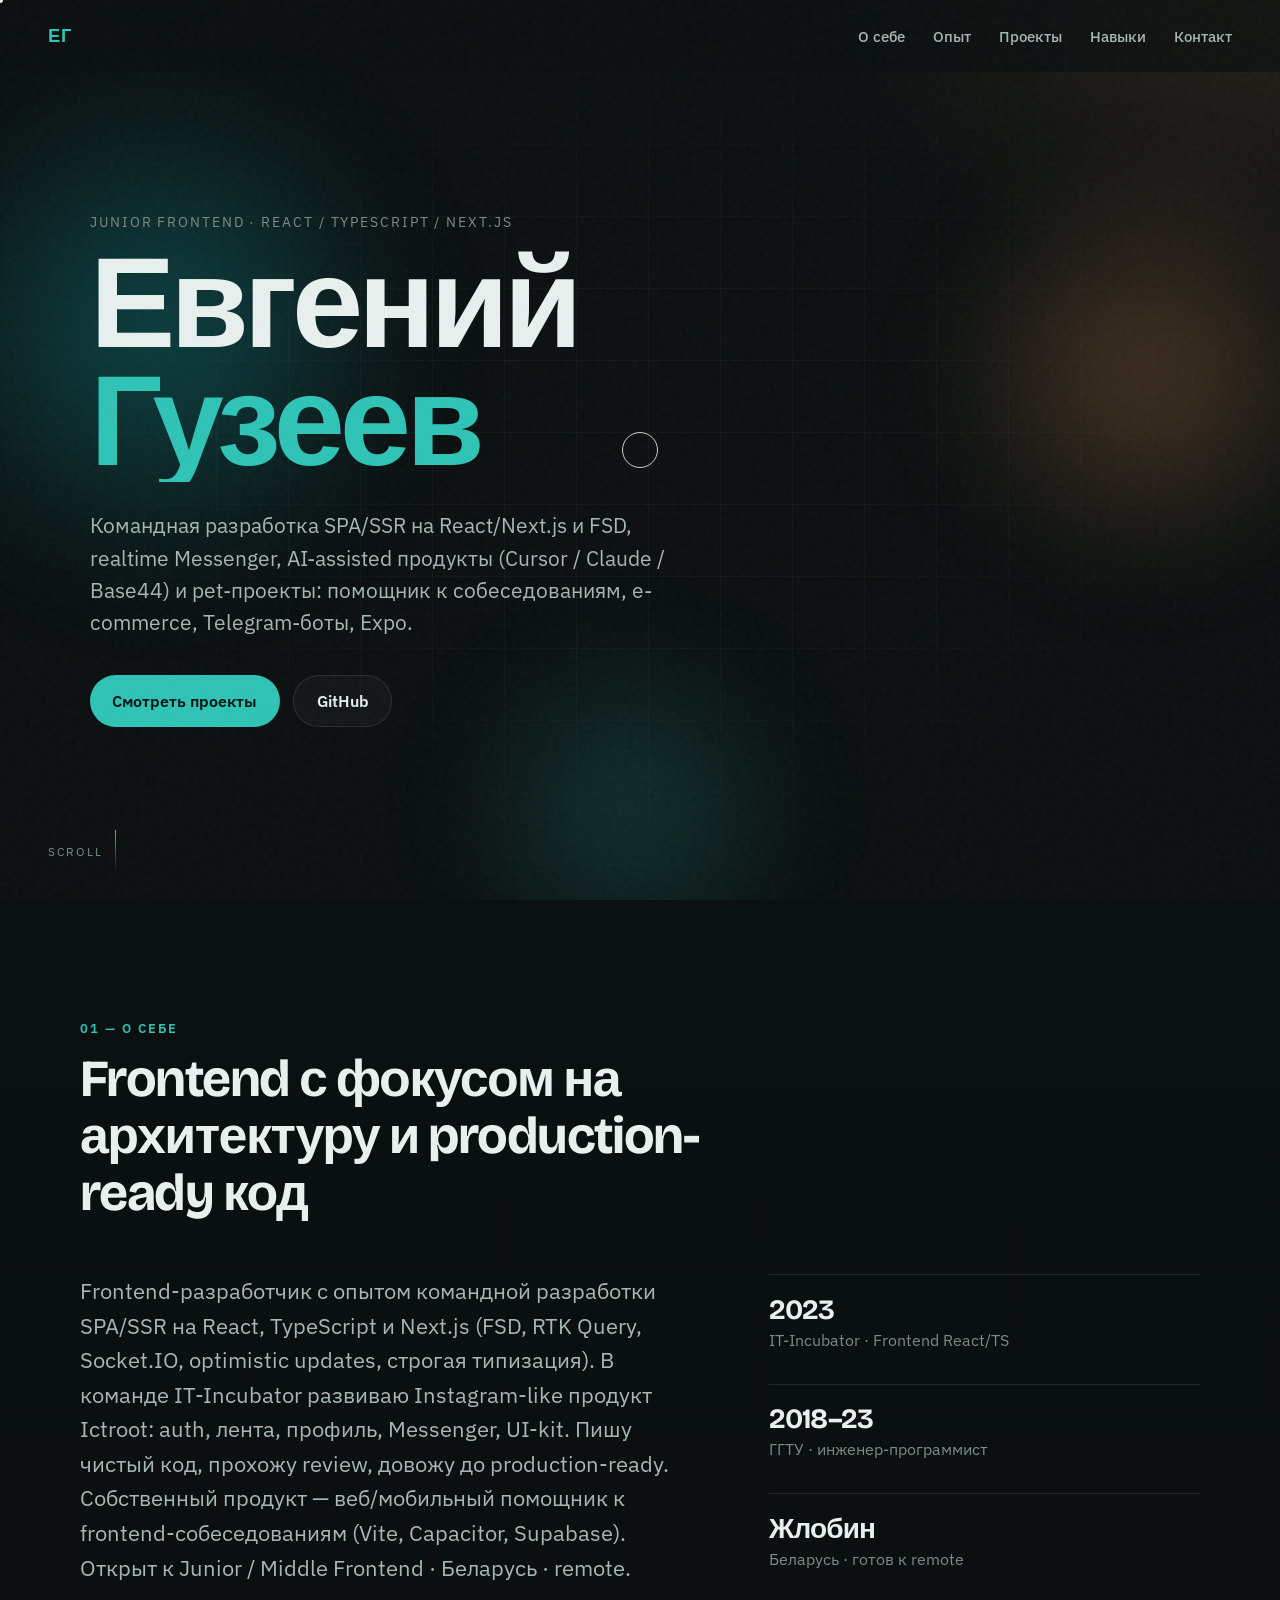
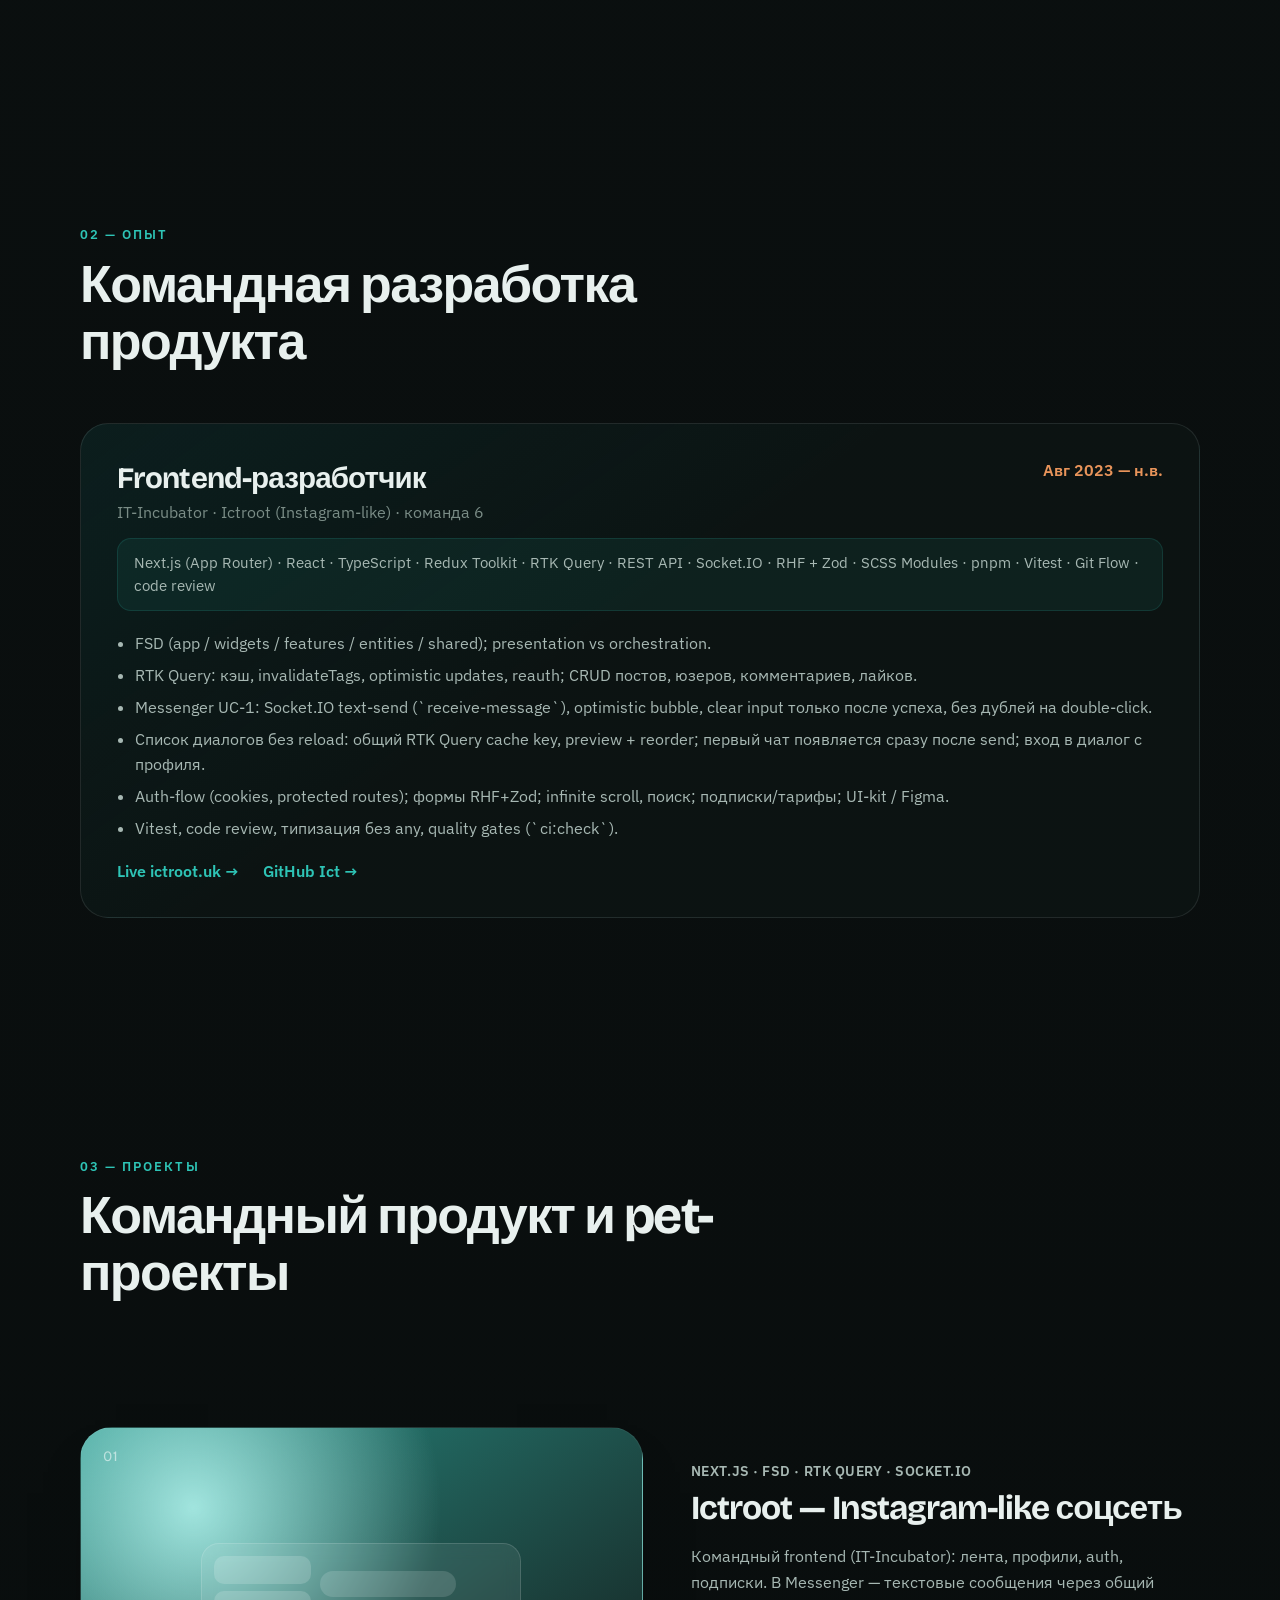
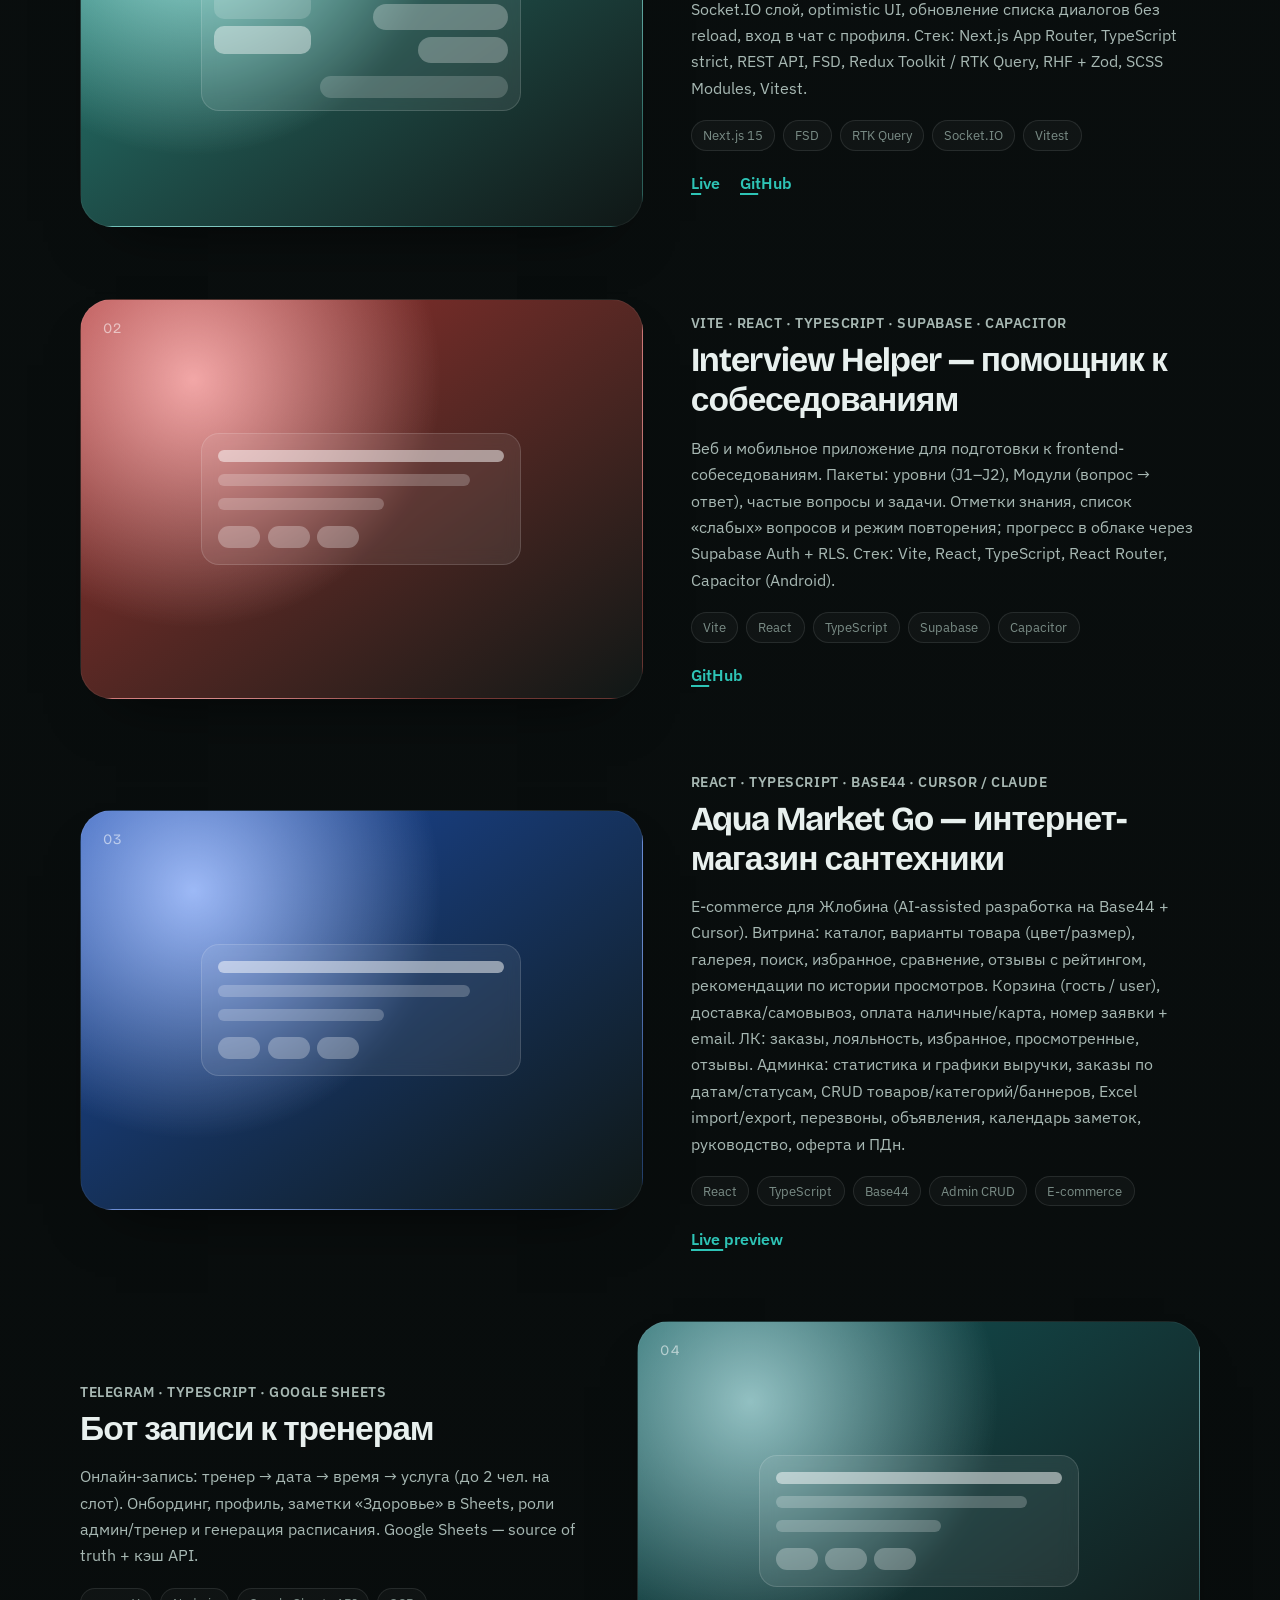
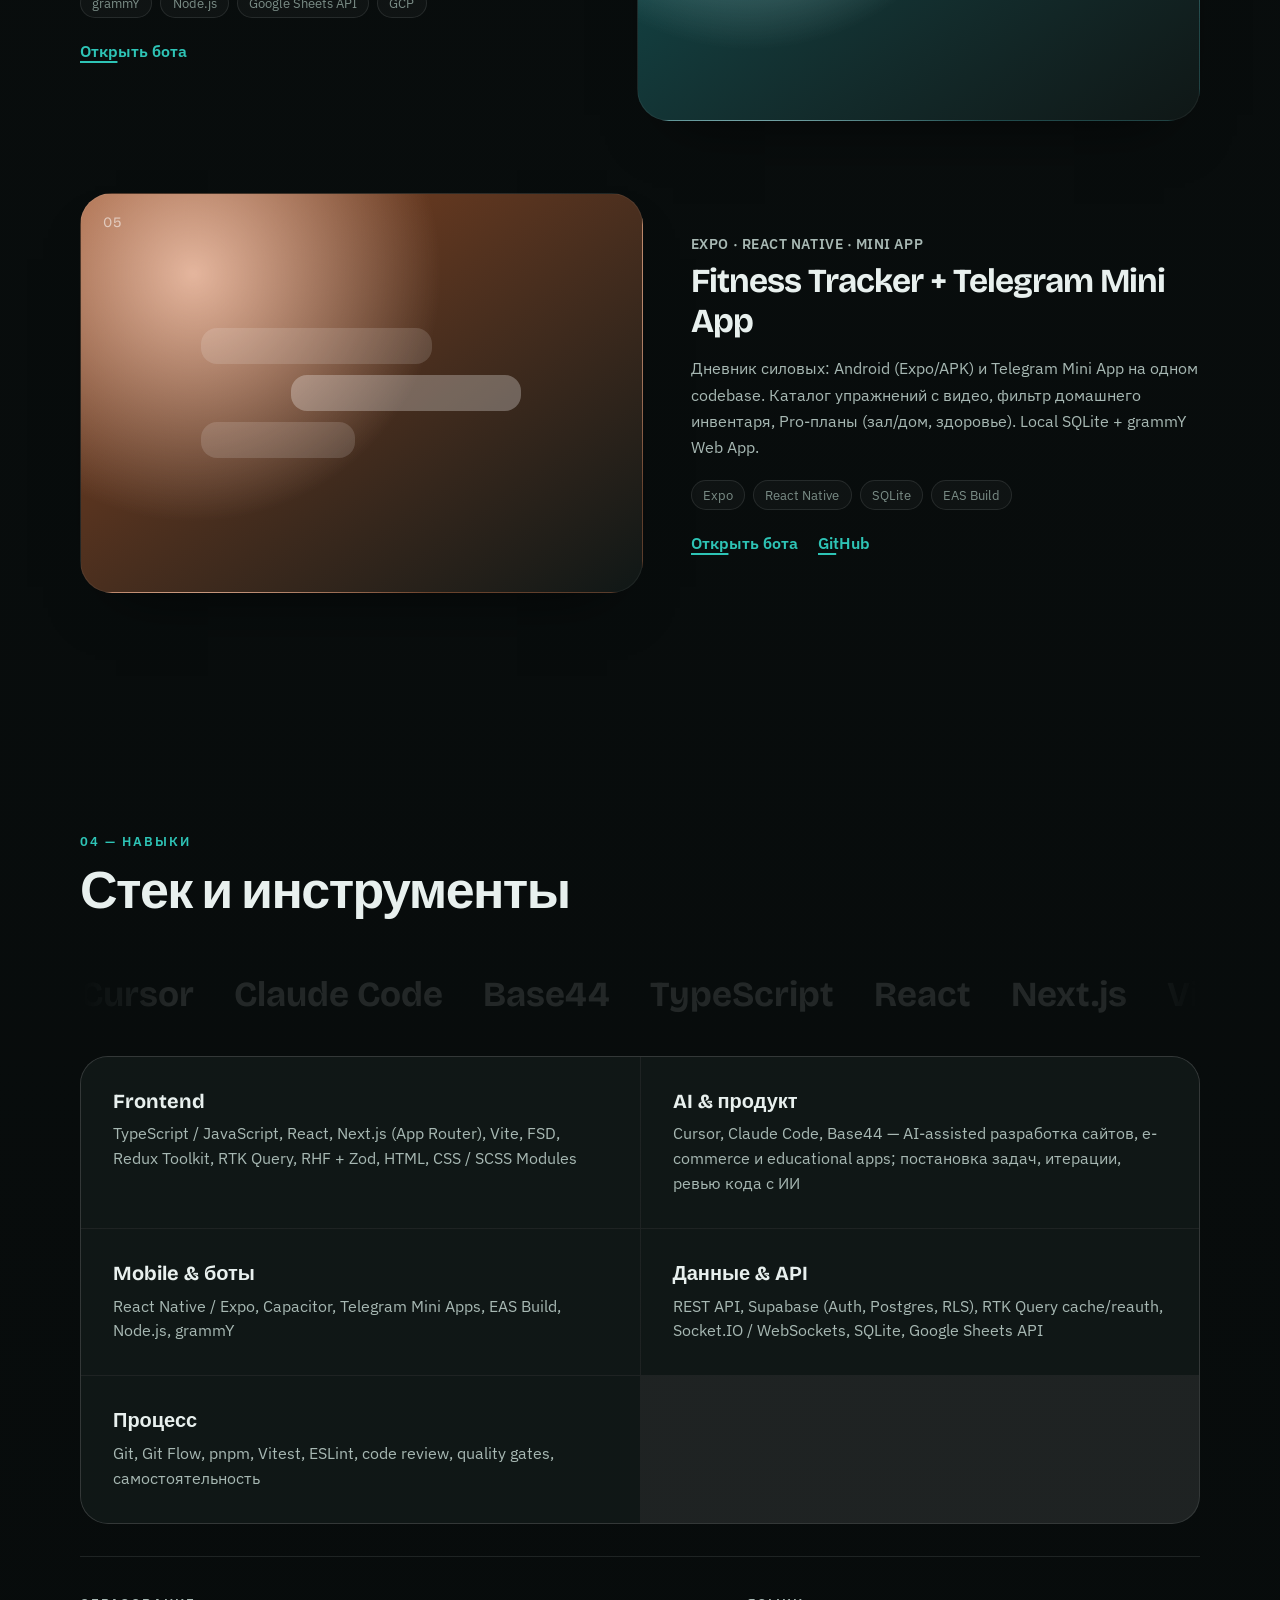
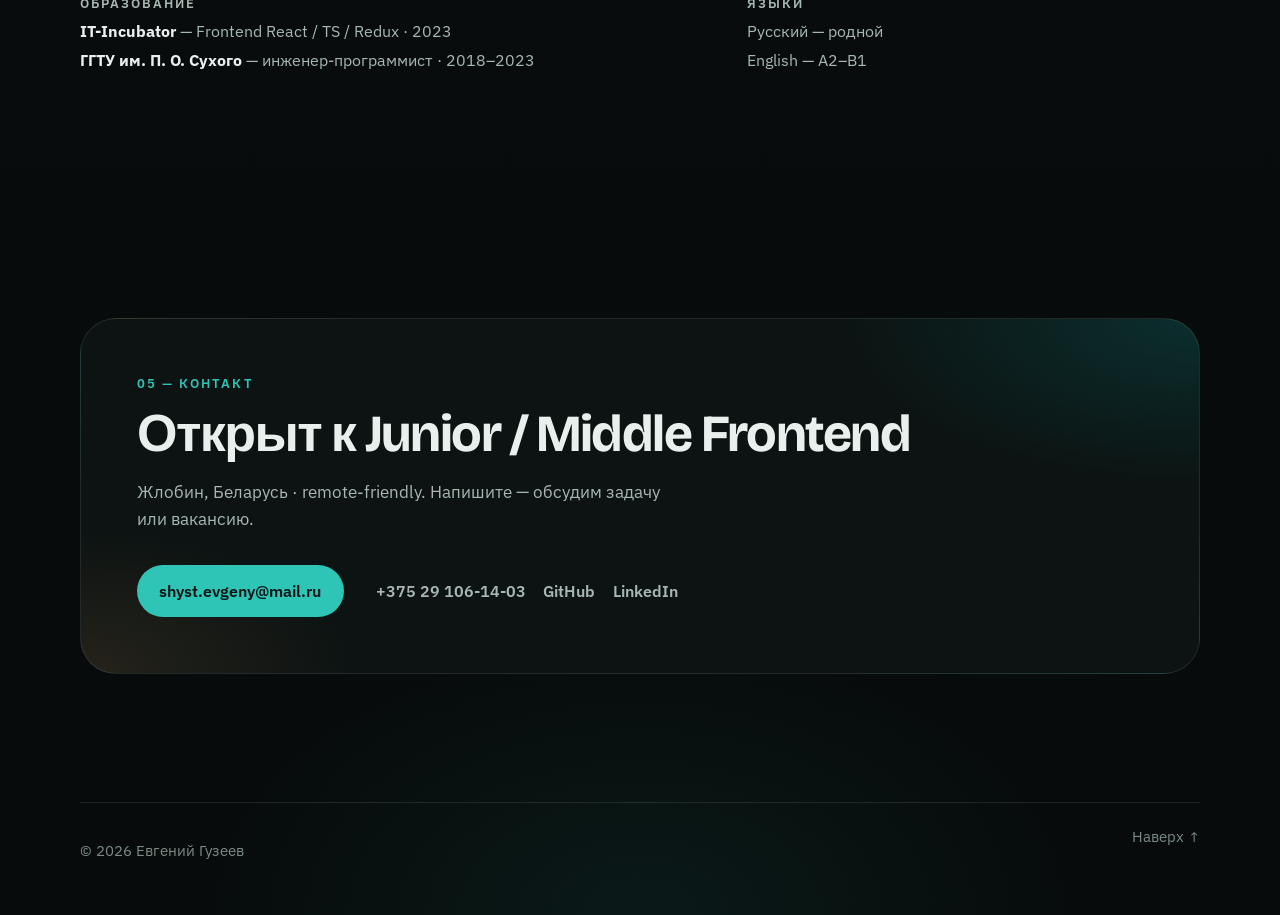
==== commit 292ba08a: "feat: Add new info" ====
--- a/index.html
+++ b/index.html
@@ -50,7 +50,7 @@
             <span class="reveal-line"><span>Гузеев</span></span>
           </h1>
           <p class="hero-tagline reveal">
-            Командная разработка SPA/SSR на Next.js и FSD, realtime Messenger, AI-assisted продукты
+            Командная разработка SPA/SSR на React/Next.js и FSD, realtime Messenger, AI-assisted продукты
             (Cursor / Claude / Base44) и pet-проекты: помощник к собеседованиям, e-commerce,
             Telegram-боты, Expo.
           </p>
@@ -81,7 +81,7 @@
           <p class="about-lead reveal">
             Frontend-разработчик с опытом командной разработки SPA/SSR на React, TypeScript и
             Next.js (FSD, RTK Query, Socket.IO, optimistic updates, строгая типизация). В команде
-            IT-Incubator развиваю Instagram-like продукт Ictroot: auth, лента, профиль, Messenger.
+            IT-Incubator развиваю Instagram-like продукт Ictroot: auth, лента, профиль, Messenger, UI-kit.
             Пишу чистый код, прохожу review, довожу до production-ready. Собственный продукт —
             веб/мобильный помощник к frontend-собеседованиям (Vite, Capacitor, Supabase). Открыт к
             Junior / Middle Frontend · Беларусь · remote.
@@ -117,8 +117,8 @@
             <p class="job-dates">Авг 2023 — н.в.</p>
           </div>
           <p class="job-stack">
-            Next.js (App Router) · React · TypeScript · Redux Toolkit · RTK Query · Socket.IO · RHF +
-            Zod · SCSS Modules · pnpm · Vitest · Git Flow · code review
+            Next.js (App Router) · React · TypeScript · Redux Toolkit · RTK Query · REST API · Socket.IO · RHF +
+            Zod · SCSS Modules · pnpm · Vitest · Git Flow · code review 
           </p>
           <ul class="job-list">
             <li>FSD (app / widgets / features / entities / shared); presentation vs orchestration.</li>
@@ -189,7 +189,7 @@
               Командный frontend (IT-Incubator): лента, профили, auth, подписки. В Messenger —
               текстовые сообщения через общий Socket.IO слой, optimistic UI, обновление списка
               диалогов без reload, вход в чат с профиля. Стек: Next.js App Router, TypeScript
-              strict, FSD, Redux Toolkit / RTK Query, RHF + Zod, SCSS Modules, Vitest.
+              strict, REST API, FSD, Redux Toolkit / RTK Query, RHF + Zod, SCSS Modules, Vitest.
             </p>
             <ul class="tags">
               <li>Next.js 15</li>
@@ -232,7 +232,7 @@
             <h3>Interview Helper — помощник к собеседованиям</h3>
             <p>
               Веб и мобильное приложение для подготовки к frontend-собеседованиям. Пакеты: уровни
-              IT-Incubator (J1–J2), 6 модулей Redev (вопрос → ответ), частые вопросы и задачи.
+             (J1–J2), Модули (вопрос → ответ), частые вопросы и задачи.
               Отметки знания, список «слабых» вопросов и режим повторения; прогресс в облаке через
               Supabase Auth + RLS. Стек: Vite, React, TypeScript, React Router, Capacitor (Android).
             </p>
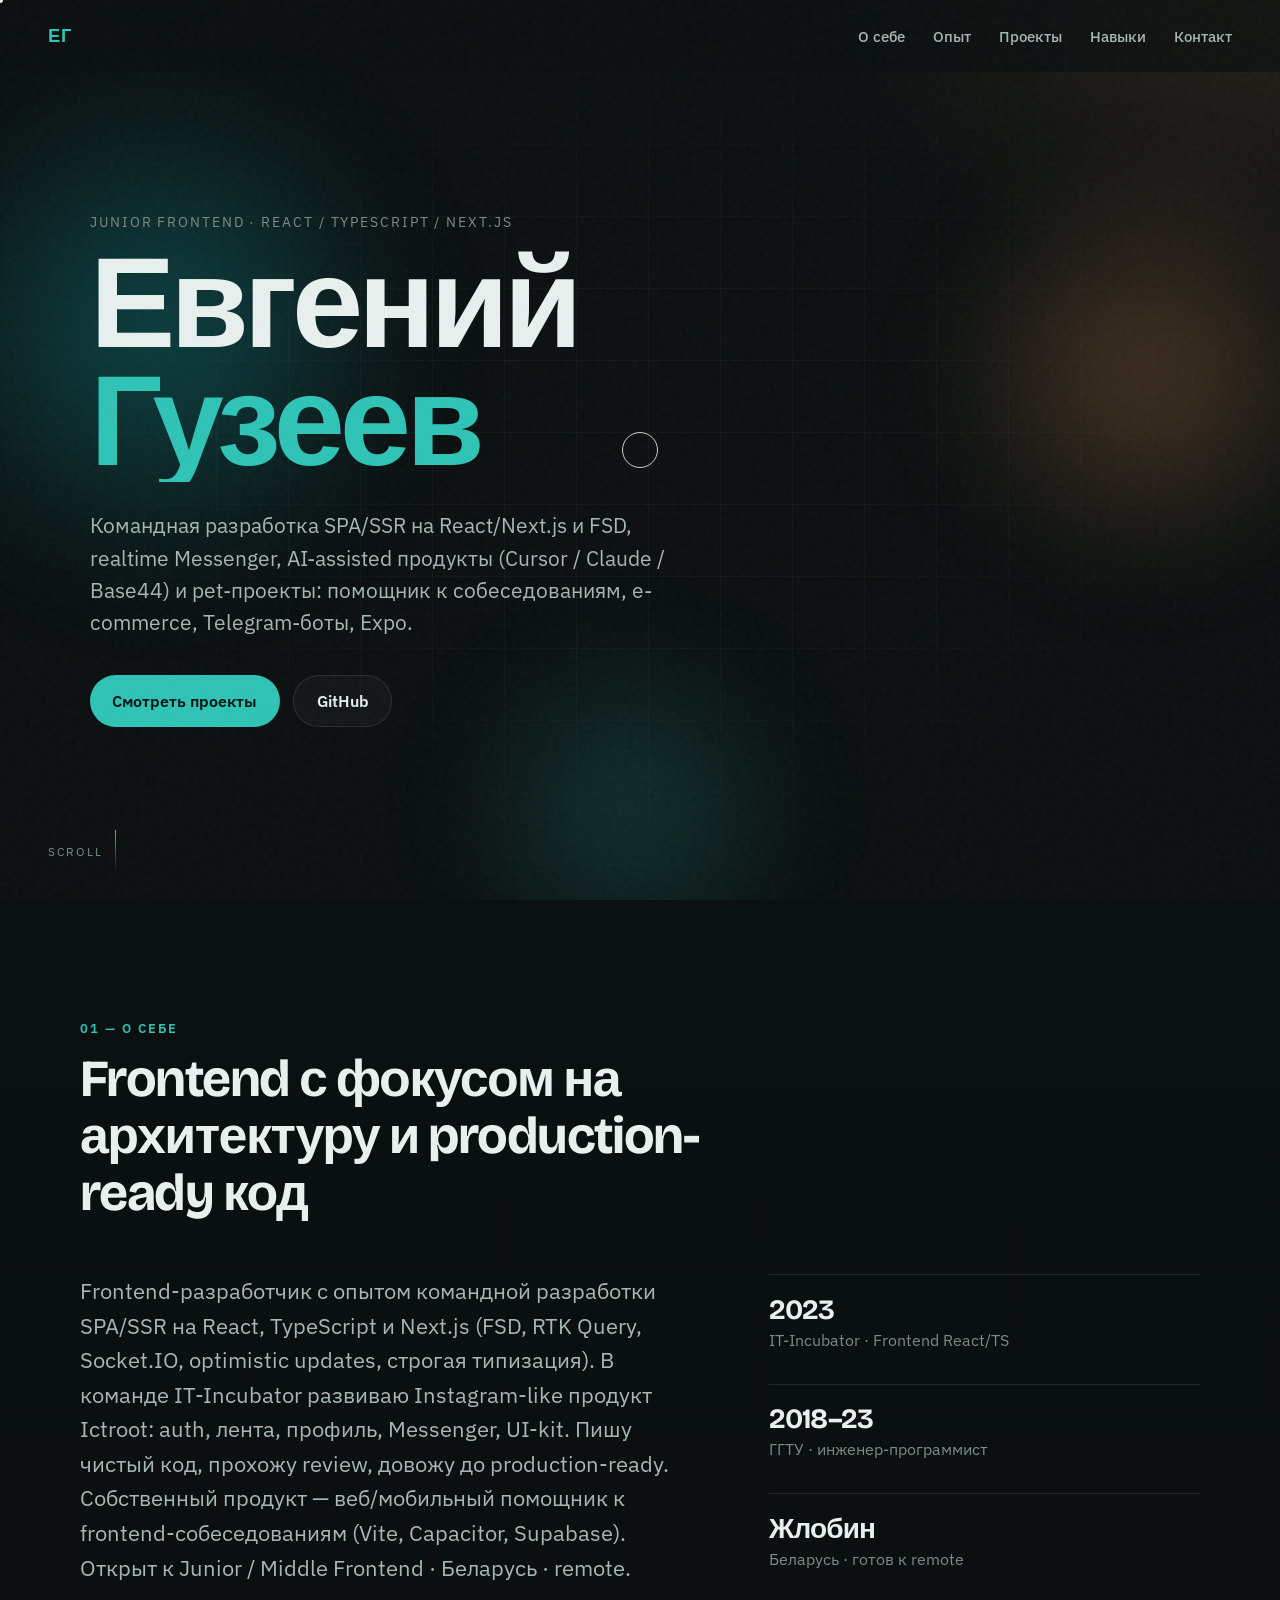
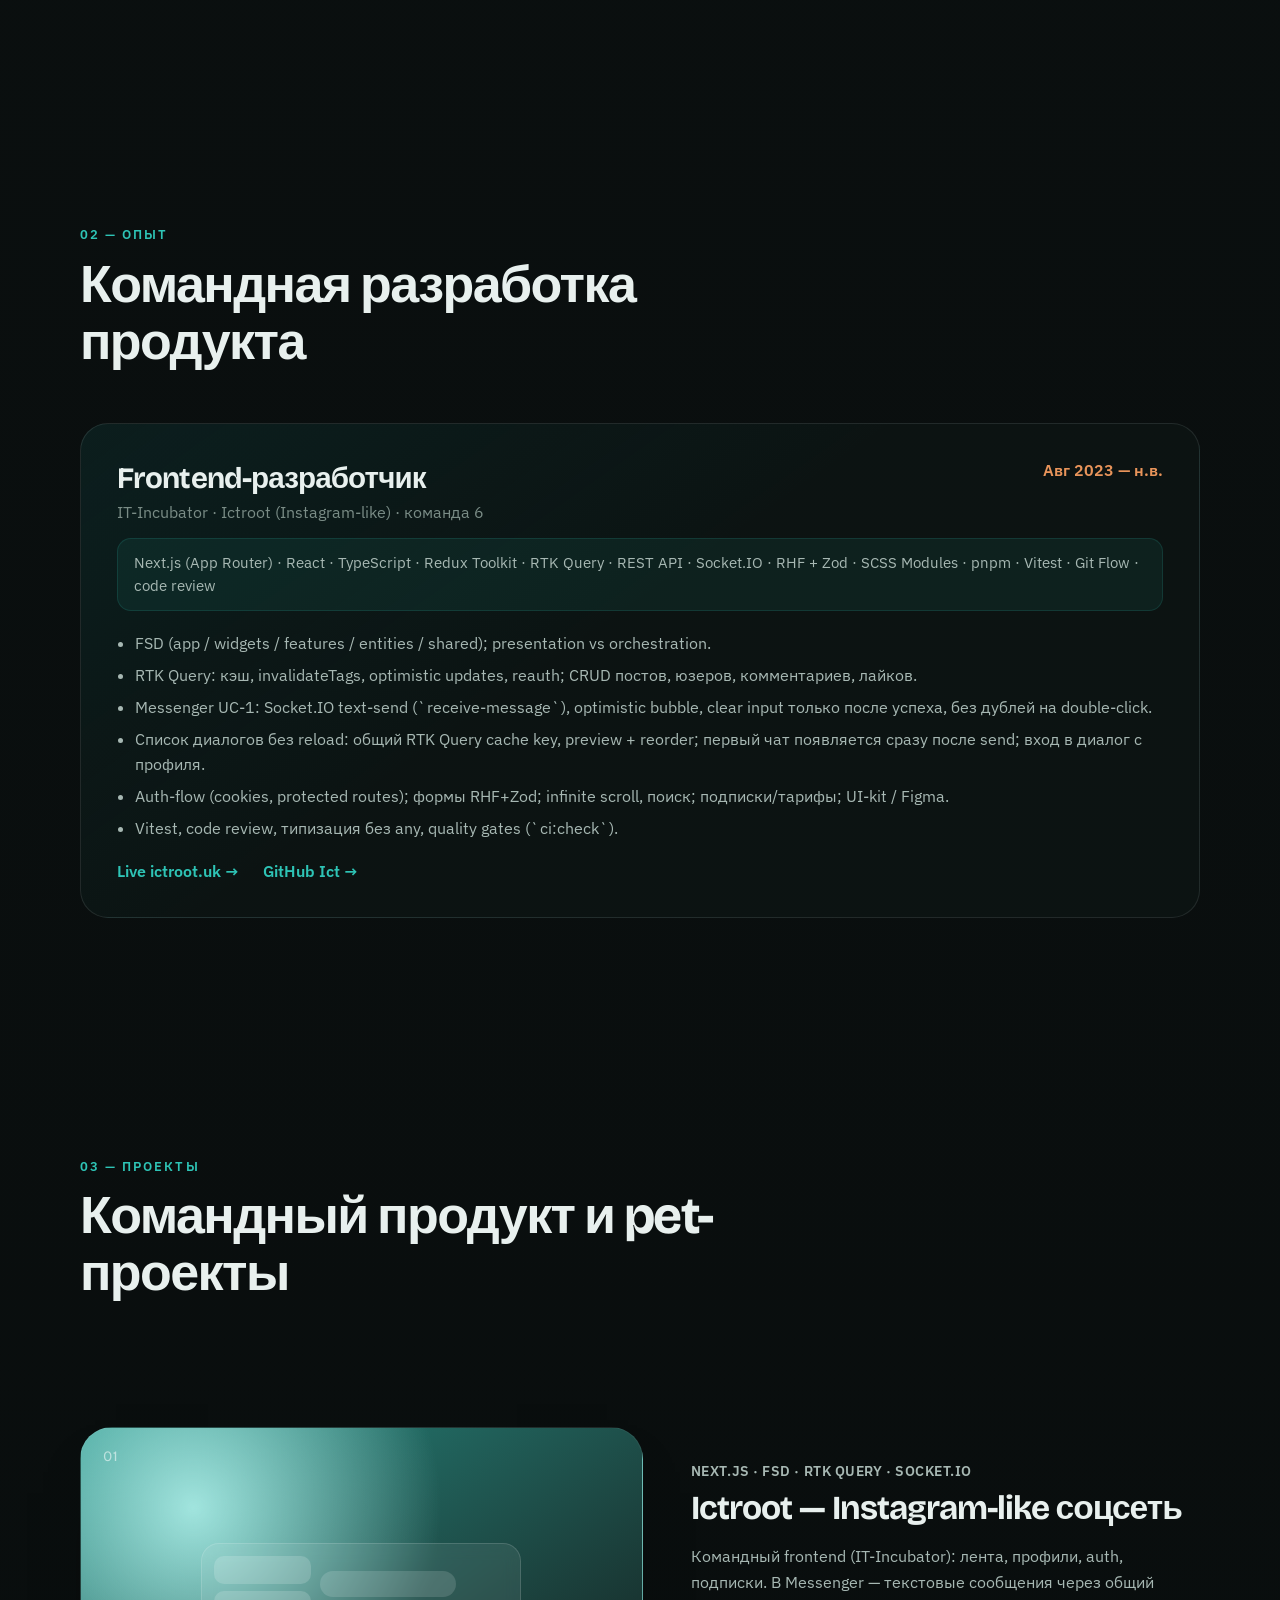
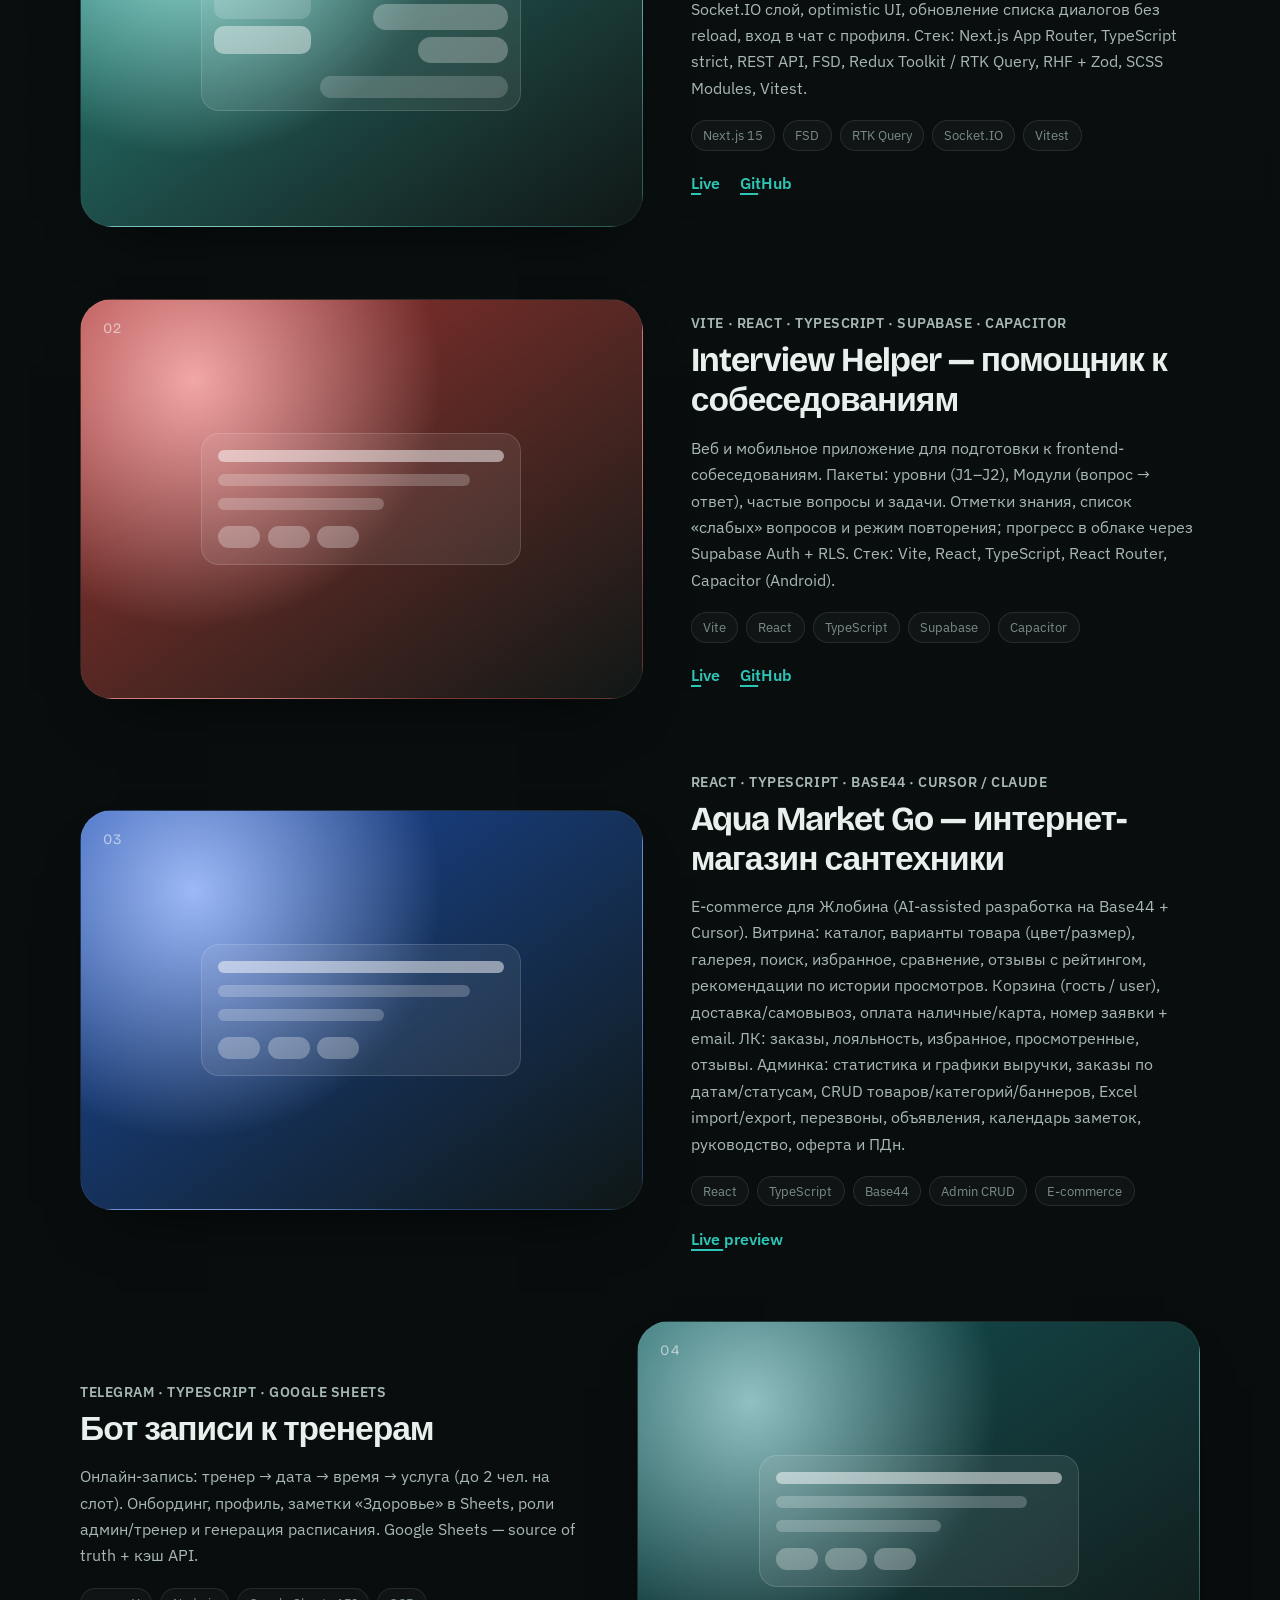
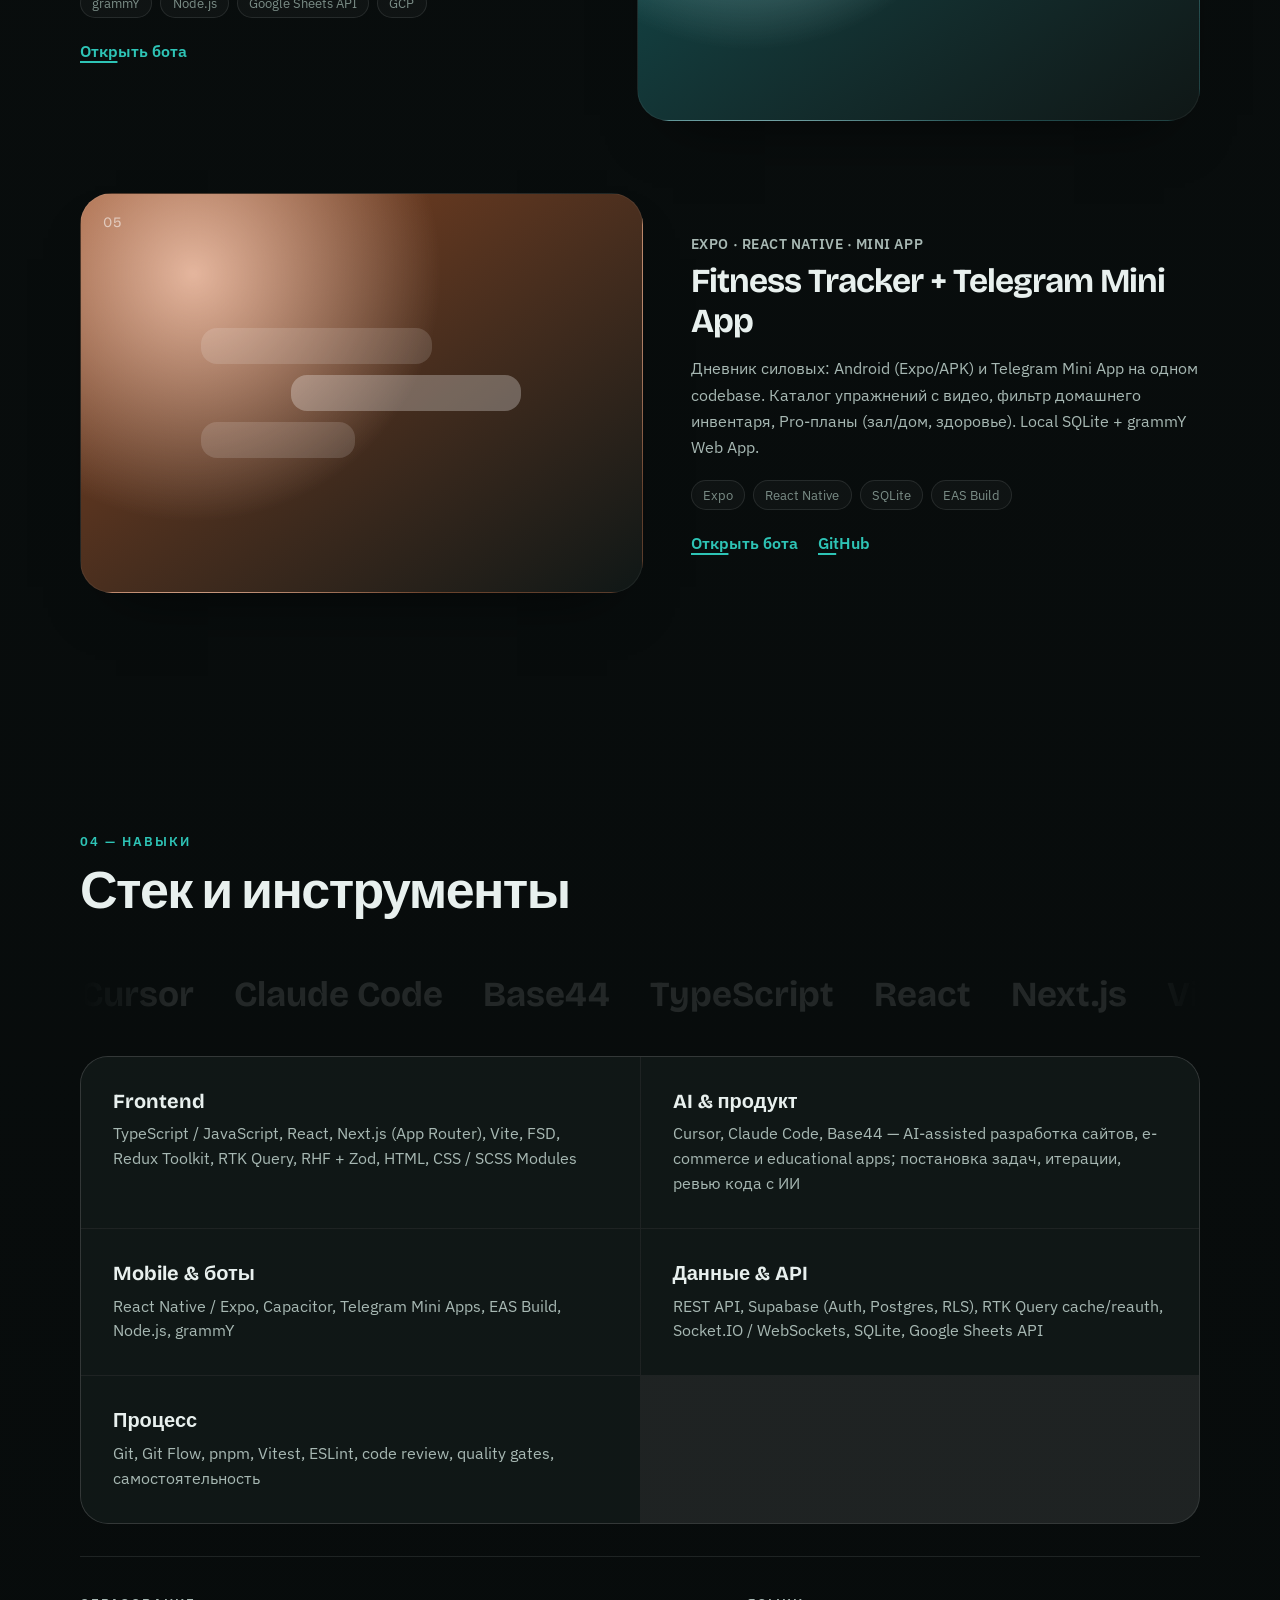
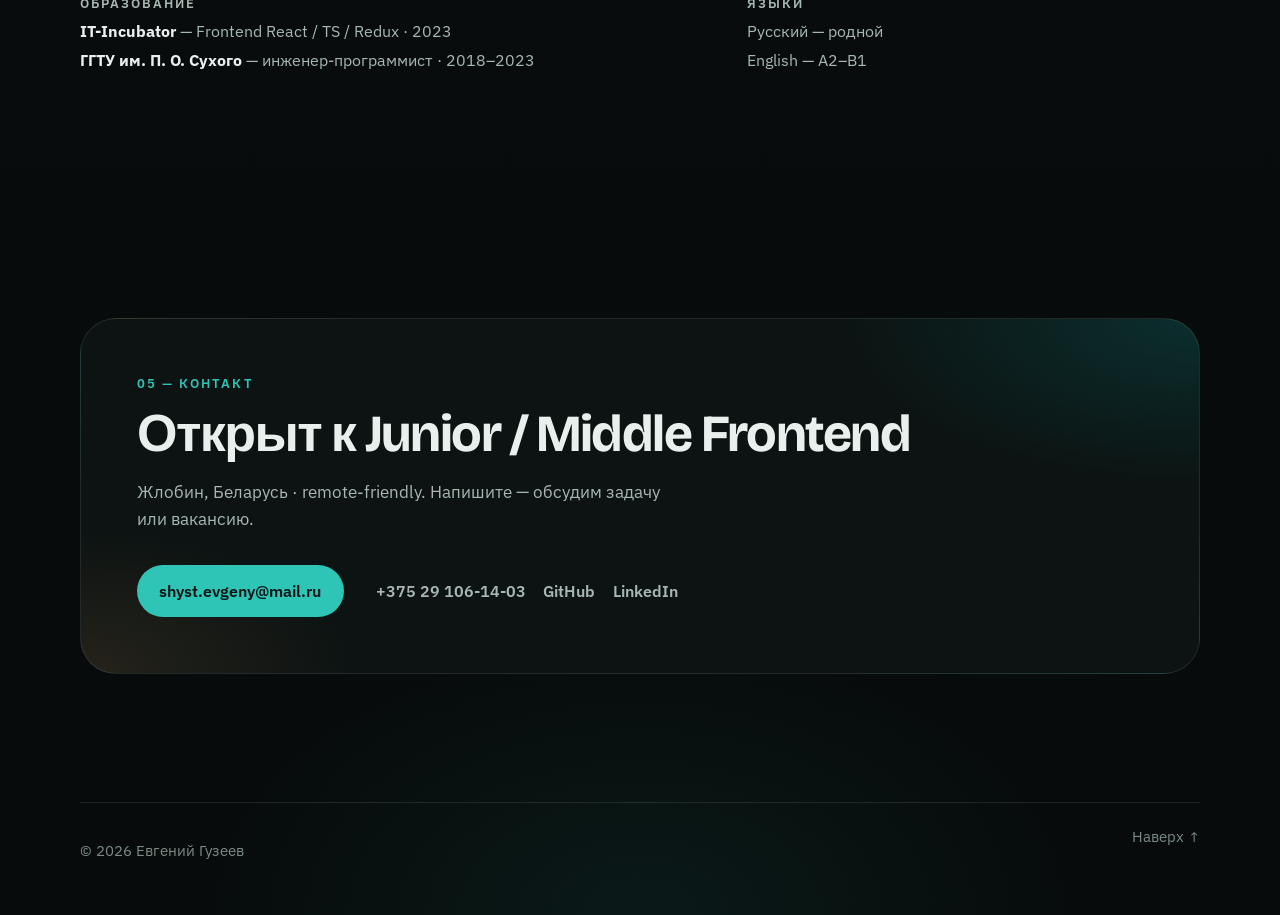
==== commit e2461211: "fix" ====
--- a/index.html
+++ b/index.html
@@ -1,470 +1,412 @@
 <!DOCTYPE html>
 <html lang="ru">
-  <head>
-    <meta charset="UTF-8" />
-    <meta name="viewport" content="width=device-width, initial-scale=1.0" />
-    <title>Евгений Гузеев — Frontend Developer</title>
-    <meta
-      name="description"
-      content="Frontend-разработчик: React, TypeScript, Next.js, FSD, RTK Query, Socket.IO, Vite, Supabase, Capacitor. Ictroot, Interview Helper, Telegram-боты, React Native."
-    />
-    <link rel="preconnect" href="https://fonts.googleapis.com" />
-    <link rel="preconnect" href="https://fonts.gstatic.com" crossorigin />
-    <link
-      href="https://fonts.googleapis.com/css2?family=Bricolage+Grotesque:opsz,wght@12..96,400;12..96,600;12..96,700;12..96,800&family=IBM+Plex+Sans:wght@400;500;600&display=swap"
-      rel="stylesheet"
-    />
-    <link rel="stylesheet" href="styles.css" />
-  </head>
-  <body>
-    <div class="noise" aria-hidden="true"></div>
-    <div class="cursor" aria-hidden="true"></div>
-    <div class="cursor-dot" aria-hidden="true"></div>
-
-    <header class="site-header" id="top">
-      <a class="logo" href="#top" data-magnetic>ЕГ</a>
-      <nav class="nav" aria-label="Основная навигация">
-        <a href="#about">О себе</a>
-        <a href="#experience">Опыт</a>
-        <a href="#projects">Проекты</a>
-        <a href="#skills">Навыки</a>
-        <a href="#contact">Контакт</a>
-      </nav>
-      <button class="nav-toggle" type="button" aria-label="Открыть меню" aria-expanded="false">
-        <span></span><span></span>
-      </button>
-    </header>
-
-    <main>
-      <section class="hero">
-        <div class="hero-bg" aria-hidden="true">
-          <div class="orb orb-a"></div>
-          <div class="orb orb-b"></div>
-          <div class="orb orb-c"></div>
-          <div class="grid-lines"></div>
-        </div>
-        <div class="hero-inner">
-          <p class="hero-kicker reveal">Junior Frontend · React / TypeScript / Next.js</p>
-          <h1 class="hero-name">
-            <span class="reveal-line"><span>Евгений</span></span>
-            <span class="reveal-line"><span>Гузеев</span></span>
-          </h1>
-          <p class="hero-tagline reveal">
-            Командная разработка SPA/SSR на React/Next.js и FSD, realtime Messenger, AI-assisted продукты
-            (Cursor / Claude / Base44) и pet-проекты: помощник к собеседованиям, e-commerce,
-            Telegram-боты, Expo.
-          </p>
-          <div class="hero-actions reveal">
-            <a class="btn btn-primary" href="#projects" data-magnetic>Смотреть проекты</a>
-            <a
-              class="btn btn-ghost"
-              href="https://github.com/GuzeevZhenya"
-              target="_blank"
-              rel="noopener noreferrer"
-              data-magnetic
-              >GitHub</a
-            >
-          </div>
-        </div>
-        <a class="scroll-hint" href="#about" aria-label="К разделу о себе">
-          <span>Scroll</span>
-          <i></i>
-        </a>
-      </section>
-
-      <section class="section about" id="about">
-        <div class="section-head reveal">
-          <p class="eyebrow">01 — О себе</p>
-          <h2>Frontend с фокусом на архитектуру и production-ready код</h2>
-        </div>
-        <div class="about-grid">
-          <p class="about-lead reveal">
-            Frontend-разработчик с опытом командной разработки SPA/SSR на React, TypeScript и
-            Next.js (FSD, RTK Query, Socket.IO, optimistic updates, строгая типизация). В команде
-            IT-Incubator развиваю Instagram-like продукт Ictroot: auth, лента, профиль, Messenger, UI-kit.
-            Пишу чистый код, прохожу review, довожу до production-ready. Собственный продукт —
-            веб/мобильный помощник к frontend-собеседованиям (Vite, Capacitor, Supabase). Открыт к
-            Junior / Middle Frontend · Беларусь · remote.
-          </p>
-          <ul class="about-facts">
-            <li class="reveal">
-              <strong>2023</strong>
-              <span>IT-Incubator · Frontend React/TS</span>
-            </li>
-            <li class="reveal">
-              <strong>2018–23</strong>
-              <span>ГГТУ · инженер-программист</span>
-            </li>
-            <li class="reveal">
-              <strong>Жлобин</strong>
-              <span>Беларусь · готов к remote</span>
-            </li>
-          </ul>
-        </div>
-      </section>
-
-      <section class="section experience" id="experience">
-        <div class="section-head reveal">
-          <p class="eyebrow">02 — Опыт</p>
-          <h2>Командная разработка продукта</h2>
-        </div>
-        <article class="job reveal">
-          <div class="job-top">
-            <div>
-              <h3>Frontend-разработчик</h3>
-              <p class="job-place">IT-Incubator · Ictroot (Instagram-like) · команда 6</p>
-            </div>
-            <p class="job-dates">Авг 2023 — н.в.</p>
-          </div>
-          <p class="job-stack">
-            Next.js (App Router) · React · TypeScript · Redux Toolkit · RTK Query · REST API · Socket.IO · RHF +
-            Zod · SCSS Modules · pnpm · Vitest · Git Flow · code review 
-          </p>
-          <ul class="job-list">
-            <li>FSD (app / widgets / features / entities / shared); presentation vs orchestration.</li>
-            <li>
-              RTK Query: кэш, invalidateTags, optimistic updates, reauth; CRUD постов, юзеров,
-              комментариев, лайков.
-            </li>
-            <li>
-              Messenger UC-1: Socket.IO text-send (`receive-message`), optimistic bubble, clear input
-              только после успеха, без дублей на double-click.
-            </li>
-            <li>
-              Список диалогов без reload: общий RTK Query cache key, preview + reorder; первый чат
-              появляется сразу после send; вход в диалог с профиля.
-            </li>
-            <li>
-              Auth-flow (cookies, protected routes); формы RHF+Zod; infinite scroll, поиск;
-              подписки/тарифы; UI-kit / Figma.
-            </li>
-            <li>Vitest, code review, типизация без any, quality gates (`ci:check`).</li>
-          </ul>
-          <div class="job-links">
-            <a
-              class="text-link"
-              href="https://ictroot.uk"
-              target="_blank"
-              rel="noopener noreferrer"
-              >Live ictroot.uk →</a
-            >
-            <a
-              class="text-link"
-              href="https://github.com/ictroot70/Ict"
-              target="_blank"
-              rel="noopener noreferrer"
-              >GitHub Ict →</a
-            >
-          </div>
-        </article>
-      </section>
-
-      <section class="section projects" id="projects">
-        <div class="section-head reveal">
-          <p class="eyebrow">03 — Проекты</p>
-          <h2>Командный продукт и pet-проекты</h2>
-        </div>
-
-        <article class="project reveal" data-tilt>
-          <div class="project-visual" style="--accent: #2ec4b6">
-            <div class="project-visual-inner">
-              <span class="project-index">01</span>
-              <div class="fake-messenger">
-                <div class="fake-messenger-side">
-                  <i></i><i></i><i class="active"></i>
-                </div>
-                <div class="fake-messenger-main">
-                  <div class="bubble left"></div>
-                  <div class="bubble right"></div>
-                  <div class="bubble right short"></div>
-                  <div class="fake-composer"></div>
-                </div>
+
+<head>
+  <meta charset="UTF-8" />
+  <meta name="viewport" content="width=device-width, initial-scale=1.0" />
+  <title>Евгений Гузеев — Frontend Developer</title>
+  <meta name="description"
+    content="Frontend-разработчик: React, TypeScript, Next.js, FSD, RTK Query, Socket.IO, Vite, Supabase, Capacitor. Ictroot, Interview Helper, Telegram-боты, React Native." />
+  <link rel="preconnect" href="https://fonts.googleapis.com" />
+  <link rel="preconnect" href="https://fonts.gstatic.com" crossorigin />
+  <link
+    href="https://fonts.googleapis.com/css2?family=Bricolage+Grotesque:opsz,wght@12..96,400;12..96,600;12..96,700;12..96,800&family=IBM+Plex+Sans:wght@400;500;600&display=swap"
+    rel="stylesheet" />
+  <link rel="stylesheet" href="styles.css" />
+</head>
+
+<body>
+  <div class="noise" aria-hidden="true"></div>
+  <div class="cursor" aria-hidden="true"></div>
+  <div class="cursor-dot" aria-hidden="true"></div>
+
+  <header class="site-header" id="top">
+    <a class="logo" href="#top" data-magnetic>ЕГ</a>
+    <nav class="nav" aria-label="Основная навигация">
+      <a href="#about">О себе</a>
+      <a href="#experience">Опыт</a>
+      <a href="#projects">Проекты</a>
+      <a href="#skills">Навыки</a>
+      <a href="#contact">Контакт</a>
+    </nav>
+    <button class="nav-toggle" type="button" aria-label="Открыть меню" aria-expanded="false">
+      <span></span><span></span>
+    </button>
+  </header>
+
+  <main>
+    <section class="hero">
+      <div class="hero-bg" aria-hidden="true">
+        <div class="orb orb-a"></div>
+        <div class="orb orb-b"></div>
+        <div class="orb orb-c"></div>
+        <div class="grid-lines"></div>
+      </div>
+      <div class="hero-inner">
+        <p class="hero-kicker reveal">Junior Frontend · React / TypeScript / Next.js</p>
+        <h1 class="hero-name">
+          <span class="reveal-line"><span>Евгений</span></span>
+          <span class="reveal-line"><span>Гузеев</span></span>
+        </h1>
+        <p class="hero-tagline reveal">
+          Командная разработка SPA/SSR на React/Next.js и FSD, realtime Messenger, AI-assisted продукты
+          (Cursor / Claude / Base44) и pet-проекты: помощник к собеседованиям, e-commerce,
+          Telegram-боты, Expo.
+        </p>
+        <div class="hero-actions reveal">
+          <a class="btn btn-primary" href="#projects" data-magnetic>Смотреть проекты</a>
+          <a class="btn btn-ghost" href="https://github.com/GuzeevZhenya" target="_blank" rel="noopener noreferrer"
+            data-magnetic>GitHub</a>
+        </div>
+      </div>
+      <a class="scroll-hint" href="#about" aria-label="К разделу о себе">
+        <span>Scroll</span>
+        <i></i>
+      </a>
+    </section>
+
+    <section class="section about" id="about">
+      <div class="section-head reveal">
+        <p class="eyebrow">01 — О себе</p>
+        <h2>Frontend с фокусом на архитектуру и production-ready код</h2>
+      </div>
+      <div class="about-grid">
+        <p class="about-lead reveal">
+          Frontend-разработчик с опытом командной разработки SPA/SSR на React, TypeScript и
+          Next.js (FSD, RTK Query, Socket.IO, optimistic updates, строгая типизация). В команде
+          IT-Incubator развиваю Instagram-like продукт Ictroot: auth, лента, профиль, Messenger, UI-kit.
+          Пишу чистый код, прохожу review, довожу до production-ready. Собственный продукт —
+          веб/мобильный помощник к frontend-собеседованиям (Vite, Capacitor, Supabase). Открыт к
+          Junior / Middle Frontend · Беларусь · remote.
+        </p>
+        <ul class="about-facts">
+          <li class="reveal">
+            <strong>2023</strong>
+            <span>IT-Incubator · Frontend React/TS</span>
+          </li>
+          <li class="reveal">
+            <strong>2018–23</strong>
+            <span>ГГТУ · инженер-программист</span>
+          </li>
+          <li class="reveal">
+            <strong>Жлобин</strong>
+            <span>Беларусь · готов к remote</span>
+          </li>
+        </ul>
+      </div>
+    </section>
+
+    <section class="section experience" id="experience">
+      <div class="section-head reveal">
+        <p class="eyebrow">02 — Опыт</p>
+        <h2>Командная разработка продукта</h2>
+      </div>
+      <article class="job reveal">
+        <div class="job-top">
+          <div>
+            <h3>Frontend-разработчик</h3>
+            <p class="job-place">IT-Incubator · Ictroot (Instagram-like) · команда 6</p>
+          </div>
+          <p class="job-dates">Авг 2023 — н.в.</p>
+        </div>
+        <p class="job-stack">
+          Next.js (App Router) · React · TypeScript · Redux Toolkit · RTK Query · REST API · Socket.IO · RHF +
+          Zod · SCSS Modules · pnpm · Vitest · Git Flow · code review
+        </p>
+        <ul class="job-list">
+          <li>FSD (app / widgets / features / entities / shared); presentation vs orchestration.</li>
+          <li>
+            RTK Query: кэш, invalidateTags, optimistic updates, reauth; CRUD постов, юзеров,
+            комментариев, лайков.
+          </li>
+          <li>
+            Messenger UC-1: Socket.IO text-send (`receive-message`), optimistic bubble, clear input
+            только после успеха, без дублей на double-click.
+          </li>
+          <li>
+            Список диалогов без reload: общий RTK Query cache key, preview + reorder; первый чат
+            появляется сразу после send; вход в диалог с профиля.
+          </li>
+          <li>
+            Auth-flow (cookies, protected routes); формы RHF+Zod; infinite scroll, поиск;
+            подписки/тарифы; UI-kit / Figma.
+          </li>
+          <li>Vitest, code review, типизация без any, quality gates (`ci:check`).</li>
+        </ul>
+        <div class="job-links">
+          <a class="text-link" href="https://ictroot.uk" target="_blank" rel="noopener noreferrer">Live ictroot.uk →</a>
+          <a class="text-link" href="https://github.com/ictroot70/Ict" target="_blank" rel="noopener noreferrer">GitHub
+            Ict →</a>
+        </div>
+      </article>
+    </section>
+
+    <section class="section projects" id="projects">
+      <div class="section-head reveal">
+        <p class="eyebrow">03 — Проекты</p>
+        <h2>Командный продукт и pet-проекты</h2>
+      </div>
+
+      <article class="project reveal" data-tilt>
+        <div class="project-visual" style="--accent: #2ec4b6">
+          <div class="project-visual-inner">
+            <span class="project-index">01</span>
+            <div class="fake-messenger">
+              <div class="fake-messenger-side">
+                <i></i><i></i><i class="active"></i>
+              </div>
+              <div class="fake-messenger-main">
+                <div class="bubble left"></div>
+                <div class="bubble right"></div>
+                <div class="bubble right short"></div>
+                <div class="fake-composer"></div>
               </div>
             </div>
           </div>
-          <div class="project-body">
-            <p class="project-meta">Next.js · FSD · RTK Query · Socket.IO</p>
-            <h3>Ictroot — Instagram-like соцсеть</h3>
-            <p>
-              Командный frontend (IT-Incubator): лента, профили, auth, подписки. В Messenger —
-              текстовые сообщения через общий Socket.IO слой, optimistic UI, обновление списка
-              диалогов без reload, вход в чат с профиля. Стек: Next.js App Router, TypeScript
-              strict, REST API, FSD, Redux Toolkit / RTK Query, RHF + Zod, SCSS Modules, Vitest.
-            </p>
-            <ul class="tags">
-              <li>Next.js 15</li>
-              <li>FSD</li>
-              <li>RTK Query</li>
-              <li>Socket.IO</li>
-              <li>Vitest</li>
-            </ul>
-            <div class="project-links">
-              <a
-                href="https://ictroot.uk"
-                target="_blank"
-                rel="noopener noreferrer"
-                >Live</a
-              >
-              <a
-                href="https://github.com/ictroot70/Ict"
-                target="_blank"
-                rel="noopener noreferrer"
-                >GitHub</a
-              >
+        </div>
+        <div class="project-body">
+          <p class="project-meta">Next.js · FSD · RTK Query · Socket.IO</p>
+          <h3>Ictroot — Instagram-like соцсеть</h3>
+          <p>
+            Командный frontend (IT-Incubator): лента, профили, auth, подписки. В Messenger —
+            текстовые сообщения через общий Socket.IO слой, optimistic UI, обновление списка
+            диалогов без reload, вход в чат с профиля. Стек: Next.js App Router, TypeScript
+            strict, REST API, FSD, Redux Toolkit / RTK Query, RHF + Zod, SCSS Modules, Vitest.
+          </p>
+          <ul class="tags">
+            <li>Next.js 15</li>
+            <li>FSD</li>
+            <li>RTK Query</li>
+            <li>Socket.IO</li>
+            <li>Vitest</li>
+          </ul>
+          <div class="project-links">
+            <a href="https://ictroot.uk" target="_blank" rel="noopener noreferrer">Live</a>
+            <a href="https://github.com/ictroot70/Ict" target="_blank" rel="noopener noreferrer">GitHub</a>
+          </div>
+        </div>
+      </article>
+
+      <article class="project reveal" data-tilt>
+        <div class="project-visual" style="--accent: #e23b3b">
+          <div class="project-visual-inner">
+            <span class="project-index">02</span>
+            <div class="fake-ui">
+              <div class="fake-bar"></div>
+              <div class="fake-row"></div>
+              <div class="fake-row short"></div>
+              <div class="fake-chips"><i></i><i></i><i></i></div>
             </div>
           </div>
-        </article>
-
-        <article class="project reveal" data-tilt>
-          <div class="project-visual" style="--accent: #e23b3b">
-            <div class="project-visual-inner">
-              <span class="project-index">02</span>
-              <div class="fake-ui">
-                <div class="fake-bar"></div>
-                <div class="fake-row"></div>
-                <div class="fake-row short"></div>
-                <div class="fake-chips"><i></i><i></i><i></i></div>
-              </div>
+        </div>
+        <div class="project-body">
+          <p class="project-meta">Vite · React · TypeScript · Supabase · Capacitor</p>
+          <h3>Interview Helper — помощник к собеседованиям</h3>
+          <p>
+            Веб и мобильное приложение для подготовки к frontend-собеседованиям. Пакеты: уровни
+            (J1–J2), Модули (вопрос → ответ), частые вопросы и задачи.
+            Отметки знания, список «слабых» вопросов и режим повторения; прогресс в облаке через
+            Supabase Auth + RLS. Стек: Vite, React, TypeScript, React Router, Capacitor (Android).
+          </p>
+          <ul class="tags">
+            <li>Vite</li>
+            <li>React</li>
+            <li>TypeScript</li>
+            <li>Supabase</li>
+            <li>Capacitor</li>
+          </ul>
+          <div class="project-links">
+            <a href="https://resume-rust-tau.vercel.app/" target="_blank" rel="noopener noreferrer">Live</a>
+            <a href="https://github.com/GuzeevZhenya/Interview_Helper" target="_blank"
+              rel="noopener noreferrer">GitHub</a>
+          </div>
+        </div>
+      </article>
+
+      <article class="project reveal" data-tilt>
+        <div class="project-visual" style="--accent: #2563eb">
+          <div class="project-visual-inner">
+            <span class="project-index">03</span>
+            <div class="fake-ui">
+              <div class="fake-bar"></div>
+              <div class="fake-row"></div>
+              <div class="fake-row short"></div>
+              <div class="fake-chips"><i></i><i></i><i></i></div>
             </div>
           </div>
-          <div class="project-body">
-            <p class="project-meta">Vite · React · TypeScript · Supabase · Capacitor</p>
-            <h3>Interview Helper — помощник к собеседованиям</h3>
-            <p>
-              Веб и мобильное приложение для подготовки к frontend-собеседованиям. Пакеты: уровни
-             (J1–J2), Модули (вопрос → ответ), частые вопросы и задачи.
-              Отметки знания, список «слабых» вопросов и режим повторения; прогресс в облаке через
-              Supabase Auth + RLS. Стек: Vite, React, TypeScript, React Router, Capacitor (Android).
-            </p>
-            <ul class="tags">
-              <li>Vite</li>
-              <li>React</li>
-              <li>TypeScript</li>
-              <li>Supabase</li>
-              <li>Capacitor</li>
-            </ul>
-            <div class="project-links">
-              <a
-                href="https://github.com/GuzeevZhenya/Interview_Helper"
-                target="_blank"
-                rel="noopener noreferrer"
-                >GitHub</a
-              >
+        </div>
+        <div class="project-body">
+          <p class="project-meta">React · TypeScript · Base44 · Cursor / Claude</p>
+          <h3>Aqua Market Go — интернет-магазин сантехники</h3>
+          <p>
+            E-commerce для Жлобина (AI-assisted разработка на Base44 + Cursor). Витрина: каталог,
+            варианты товара (цвет/размер), галерея, поиск, избранное, сравнение, отзывы с рейтингом,
+            рекомендации по истории просмотров. Корзина (гость / user), доставка/самовывоз,
+            оплата наличные/карта, номер заявки + email. ЛК: заказы, лояльность, избранное,
+            просмотренные, отзывы. Админка: статистика и графики выручки, заказы по датам/статусам,
+            CRUD товаров/категорий/баннеров, Excel import/export, перезвоны, объявления, календарь
+            заметок, руководство, оферта и ПДн.
+          </p>
+          <ul class="tags">
+            <li>React</li>
+            <li>TypeScript</li>
+            <li>Base44</li>
+            <li>Admin CRUD</li>
+            <li>E-commerce</li>
+          </ul>
+          <div class="project-links">
+            <a href="https://preview--aqua-market-go.base44.app/" target="_blank" rel="noopener noreferrer">Live
+              preview</a>
+          </div>
+        </div>
+      </article>
+
+      <article class="project project-alt reveal" data-tilt>
+        <div class="project-visual" style="--accent: #0d7377">
+          <div class="project-visual-inner">
+            <span class="project-index">04</span>
+            <div class="fake-ui">
+              <div class="fake-bar"></div>
+              <div class="fake-row"></div>
+              <div class="fake-row short"></div>
+              <div class="fake-chips"><i></i><i></i><i></i></div>
             </div>
           </div>
-        </article>
-
-        <article class="project reveal" data-tilt>
-          <div class="project-visual" style="--accent: #2563eb">
-            <div class="project-visual-inner">
-              <span class="project-index">03</span>
-              <div class="fake-ui">
-                <div class="fake-bar"></div>
-                <div class="fake-row"></div>
-                <div class="fake-row short"></div>
-                <div class="fake-chips"><i></i><i></i><i></i></div>
-              </div>
+        </div>
+        <div class="project-body">
+          <p class="project-meta">Telegram · TypeScript · Google Sheets</p>
+          <h3>Бот записи к тренерам</h3>
+          <p>
+            Онлайн-запись: тренер → дата → время → услуга (до 2 чел. на слот). Онбординг,
+            профиль, заметки «Здоровье» в Sheets, роли админ/тренер и генерация расписания.
+            Google Sheets — source of truth + кэш API.
+          </p>
+          <ul class="tags">
+            <li>grammY</li>
+            <li>Node.js</li>
+            <li>Google Sheets API</li>
+            <li>GCP</li>
+          </ul>
+          <div class="project-links">
+            <a href="https://t.me/book_training_bot" target="_blank" rel="noopener noreferrer">Открыть бота</a>
+          </div>
+        </div>
+      </article>
+
+      <article class="project reveal" data-tilt>
+        <div class="project-visual" style="--accent: #c45c26">
+          <div class="project-visual-inner">
+            <span class="project-index">05</span>
+            <div class="fake-chat">
+              <div class="bubble left"></div>
+              <div class="bubble right"></div>
+              <div class="bubble left short"></div>
             </div>
           </div>
-          <div class="project-body">
-            <p class="project-meta">React · TypeScript · Base44 · Cursor / Claude</p>
-            <h3>Aqua Market Go — интернет-магазин сантехники</h3>
-            <p>
-              E-commerce для Жлобина (AI-assisted разработка на Base44 + Cursor). Витрина: каталог,
-              варианты товара (цвет/размер), галерея, поиск, избранное, сравнение, отзывы с рейтингом,
-              рекомендации по истории просмотров. Корзина (гость / user), доставка/самовывоз,
-              оплата наличные/карта, номер заявки + email. ЛК: заказы, лояльность, избранное,
-              просмотренные, отзывы. Админка: статистика и графики выручки, заказы по датам/статусам,
-              CRUD товаров/категорий/баннеров, Excel import/export, перезвоны, объявления, календарь
-              заметок, руководство, оферта и ПДн.
-            </p>
-            <ul class="tags">
-              <li>React</li>
-              <li>TypeScript</li>
-              <li>Base44</li>
-              <li>Admin CRUD</li>
-              <li>E-commerce</li>
-            </ul>
-            <div class="project-links">
-              <a
-                href="https://preview--aqua-market-go.base44.app/"
-                target="_blank"
-                rel="noopener noreferrer"
-                >Live preview</a
-              >
-            </div>
-          </div>
-        </article>
-
-        <article class="project project-alt reveal" data-tilt>
-          <div class="project-visual" style="--accent: #0d7377">
-            <div class="project-visual-inner">
-              <span class="project-index">04</span>
-              <div class="fake-ui">
-                <div class="fake-bar"></div>
-                <div class="fake-row"></div>
-                <div class="fake-row short"></div>
-                <div class="fake-chips"><i></i><i></i><i></i></div>
-              </div>
-            </div>
-          </div>
-          <div class="project-body">
-            <p class="project-meta">Telegram · TypeScript · Google Sheets</p>
-            <h3>Бот записи к тренерам</h3>
-            <p>
-              Онлайн-запись: тренер → дата → время → услуга (до 2 чел. на слот). Онбординг,
-              профиль, заметки «Здоровье» в Sheets, роли админ/тренер и генерация расписания.
-              Google Sheets — source of truth + кэш API.
-            </p>
-            <ul class="tags">
-              <li>grammY</li>
-              <li>Node.js</li>
-              <li>Google Sheets API</li>
-              <li>GCP</li>
-            </ul>
-            <div class="project-links">
-              <a
-                href="https://t.me/book_training_bot"
-                target="_blank"
-                rel="noopener noreferrer"
-                >Открыть бота</a
-              >
-            </div>
-          </div>
-        </article>
-
-        <article class="project reveal" data-tilt>
-          <div class="project-visual" style="--accent: #c45c26">
-            <div class="project-visual-inner">
-              <span class="project-index">05</span>
-              <div class="fake-chat">
-                <div class="bubble left"></div>
-                <div class="bubble right"></div>
-                <div class="bubble left short"></div>
-              </div>
-            </div>
-          </div>
-          <div class="project-body">
-            <p class="project-meta">Expo · React Native · Mini App</p>
-            <h3>Fitness Tracker + Telegram Mini App</h3>
-            <p>
-              Дневник силовых: Android (Expo/APK) и Telegram Mini App на одном codebase. Каталог
-              упражнений с видео, фильтр домашнего инвентаря, Pro-планы (зал/дом, здоровье). Local
-              SQLite + grammY Web App.
-            </p>
-            <ul class="tags">
-              <li>Expo</li>
-              <li>React Native</li>
-              <li>SQLite</li>
-              <li>EAS Build</li>
-            </ul>
-            <div class="project-links">
-              <a
-                href="https://t.me/SportNotebook_bot"
-                target="_blank"
-                rel="noopener noreferrer"
-                >Открыть бота</a
-              >
-              <a
-                href="https://github.com/GuzeevZhenya/Fitnes-Trecker-TG_Bot-"
-                target="_blank"
-                rel="noopener noreferrer"
-                >GitHub</a
-              >
-            </div>
-          </div>
-        </article>
-      </section>
-
-      <section class="section skills" id="skills">
-        <div class="section-head reveal">
-          <p class="eyebrow">04 — Навыки</p>
-          <h2>Стек и инструменты</h2>
-        </div>
-        <div class="skills-marquee" aria-hidden="true">
-          <div class="marquee-track">
-            <span>Cursor</span><span>Claude Code</span><span>Base44</span><span>TypeScript</span>
-            <span>React</span><span>Next.js</span><span>Vite</span><span>Supabase</span>
-            <span>Capacitor</span><span>FSD</span><span>RTK Query</span><span>Socket.IO</span>
-            <span>Cursor</span><span>Claude Code</span><span>Base44</span><span>TypeScript</span>
-            <span>React</span><span>Next.js</span><span>Vite</span><span>Supabase</span>
-            <span>Capacitor</span><span>FSD</span><span>RTK Query</span><span>Socket.IO</span>
-          </div>
-        </div>
-        <ul class="skills-list">
-          <li class="reveal">
-            <h3>Frontend</h3>
-            <p>TypeScript / JavaScript, React, Next.js (App Router), Vite, FSD, Redux Toolkit, RTK Query, RHF + Zod, HTML, CSS / SCSS Modules</p>
-          </li>
-          <li class="reveal">
-            <h3>AI &amp; продукт</h3>
-            <p>Cursor, Claude Code, Base44 — AI-assisted разработка сайтов, e-commerce и educational apps; постановка задач, итерации, ревью кода с ИИ</p>
-          </li>
-          <li class="reveal">
-            <h3>Mobile &amp; боты</h3>
-            <p>React Native / Expo, Capacitor, Telegram Mini Apps, EAS Build, Node.js, grammY</p>
-          </li>
-          <li class="reveal">
-            <h3>Данные &amp; API</h3>
-            <p>REST API, Supabase (Auth, Postgres, RLS), RTK Query cache/reauth, Socket.IO / WebSockets, SQLite, Google Sheets API</p>
-          </li>
-          <li class="reveal">
-            <h3>Процесс</h3>
-            <p>Git, Git Flow, pnpm, Vitest, ESLint, code review, quality gates, самостоятельность</p>
-          </li>
-        </ul>
-        <div class="edu-row reveal">
-          <div>
-            <p class="eyebrow">Образование</p>
-            <p><strong>IT-Incubator</strong> — Frontend React / TS / Redux · 2023</p>
-            <p><strong>ГГТУ им. П. О. Сухого</strong> — инженер-программист · 2018–2023</p>
-          </div>
-          <div>
-            <p class="eyebrow">Языки</p>
-            <p>Русский — родной</p>
-            <p>English — A2–B1</p>
-          </div>
-        </div>
-      </section>
-
-      <section class="section contact" id="contact">
-        <div class="contact-panel reveal">
-          <p class="eyebrow">05 — Контакт</p>
-          <h2>Открыт к Junior / Middle Frontend</h2>
+        </div>
+        <div class="project-body">
+          <p class="project-meta">Expo · React Native · Mini App</p>
+          <h3>Fitness Tracker + Telegram Mini App</h3>
           <p>
-            Жлобин, Беларусь · remote-friendly. Напишите — обсудим задачу или вакансию.
+            Дневник силовых: Android (Expo/APK) и Telegram Mini App на одном codebase. Каталог
+            упражнений с видео, фильтр домашнего инвентаря, Pro-планы (зал/дом, здоровье). Local
+            SQLite + grammY Web App.
           </p>
-          <div class="contact-actions">
-            <a class="btn btn-primary" href="mailto:shyst.evgeny@mail.ru" data-magnetic
-              >shyst.evgeny@mail.ru</a
-            >
-            <div class="socials">
-              <a href="tel:+375291061403" data-magnetic>+375 29 106-14-03</a>
-              <a
-                href="https://github.com/GuzeevZhenya"
-                target="_blank"
-                rel="noopener noreferrer"
-                data-magnetic
-                >GitHub</a
-              >
-              <a
-                href="https://linkedin.com/in/evgeny-guzeev-7aa5b71a2"
-                target="_blank"
-                rel="noopener noreferrer"
-                data-magnetic
-                >LinkedIn</a
-              >
-            </div>
-          </div>
-        </div>
-      </section>
-    </main>
-
-    <footer class="site-footer">
-      <p>© <span id="year"></span> Евгений Гузеев</p>
-      <a href="#top">Наверх ↑</a>
-    </footer>
-
-    <script src="script.js"></script>
-  </body>
-</html>
+          <ul class="tags">
+            <li>Expo</li>
+            <li>React Native</li>
+            <li>SQLite</li>
+            <li>EAS Build</li>
+          </ul>
+          <div class="project-links">
+            <a href="https://t.me/SportNotebook_bot" target="_blank" rel="noopener noreferrer">Открыть бота</a>
+            <a href="https://github.com/GuzeevZhenya/Fitnes-Trecker-TG_Bot-" target="_blank"
+              rel="noopener noreferrer">GitHub</a>
+          </div>
+        </div>
+      </article>
+    </section>
+
+    <section class="section skills" id="skills">
+      <div class="section-head reveal">
+        <p class="eyebrow">04 — Навыки</p>
+        <h2>Стек и инструменты</h2>
+      </div>
+      <div class="skills-marquee" aria-hidden="true">
+        <div class="marquee-track">
+          <span>Cursor</span><span>Claude Code</span><span>Base44</span><span>TypeScript</span>
+          <span>React</span><span>Next.js</span><span>Vite</span><span>Supabase</span>
+          <span>Capacitor</span><span>FSD</span><span>RTK Query</span><span>Socket.IO</span>
+          <span>Cursor</span><span>Claude Code</span><span>Base44</span><span>TypeScript</span>
+          <span>React</span><span>Next.js</span><span>Vite</span><span>Supabase</span>
+          <span>Capacitor</span><span>FSD</span><span>RTK Query</span><span>Socket.IO</span>
+        </div>
+      </div>
+      <ul class="skills-list">
+        <li class="reveal">
+          <h3>Frontend</h3>
+          <p>TypeScript / JavaScript, React, Next.js (App Router), Vite, FSD, Redux Toolkit, RTK Query, RHF + Zod, HTML,
+            CSS / SCSS Modules</p>
+        </li>
+        <li class="reveal">
+          <h3>AI &amp; продукт</h3>
+          <p>Cursor, Claude Code, Base44 — AI-assisted разработка сайтов, e-commerce и educational apps; постановка
+            задач, итерации, ревью кода с ИИ</p>
+        </li>
+        <li class="reveal">
+          <h3>Mobile &amp; боты</h3>
+          <p>React Native / Expo, Capacitor, Telegram Mini Apps, EAS Build, Node.js, grammY</p>
+        </li>
+        <li class="reveal">
+          <h3>Данные &amp; API</h3>
+          <p>REST API, Supabase (Auth, Postgres, RLS), RTK Query cache/reauth, Socket.IO / WebSockets, SQLite, Google
+            Sheets API</p>
+        </li>
+        <li class="reveal">
+          <h3>Процесс</h3>
+          <p>Git, Git Flow, pnpm, Vitest, ESLint, code review, quality gates, самостоятельность</p>
+        </li>
+      </ul>
+      <div class="edu-row reveal">
+        <div>
+          <p class="eyebrow">Образование</p>
+          <p><strong>IT-Incubator</strong> — Frontend React / TS / Redux · 2023</p>
+          <p><strong>ГГТУ им. П. О. Сухого</strong> — инженер-программист · 2018–2023</p>
+        </div>
+        <div>
+          <p class="eyebrow">Языки</p>
+          <p>Русский — родной</p>
+          <p>English — A2–B1</p>
+        </div>
+      </div>
+    </section>
+
+    <section class="section contact" id="contact">
+      <div class="contact-panel reveal">
+        <p class="eyebrow">05 — Контакт</p>
+        <h2>Открыт к Junior / Middle Frontend</h2>
+        <p>
+          Жлобин, Беларусь · remote-friendly. Напишите — обсудим задачу или вакансию.
+        </p>
+        <div class="contact-actions">
+          <a class="btn btn-primary" href="mailto:shyst.evgeny@mail.ru" data-magnetic>shyst.evgeny@mail.ru</a>
+          <div class="socials">
+            <a href="tel:+375291061403" data-magnetic>+375 29 106-14-03</a>
+            <a href="https://github.com/GuzeevZhenya" target="_blank" rel="noopener noreferrer" data-magnetic>GitHub</a>
+            <a href="https://linkedin.com/in/evgeny-guzeev-7aa5b71a2" target="_blank" rel="noopener noreferrer"
+              data-magnetic>LinkedIn</a>
+          </div>
+        </div>
+      </div>
+    </section>
+  </main>
+
+  <footer class="site-footer">
+    <p>© <span id="year"></span> Евгений Гузеев</p>
+    <a href="#top">Наверх ↑</a>
+  </footer>
+
+  <script src="script.js"></script>
+</body>
+
+</html>
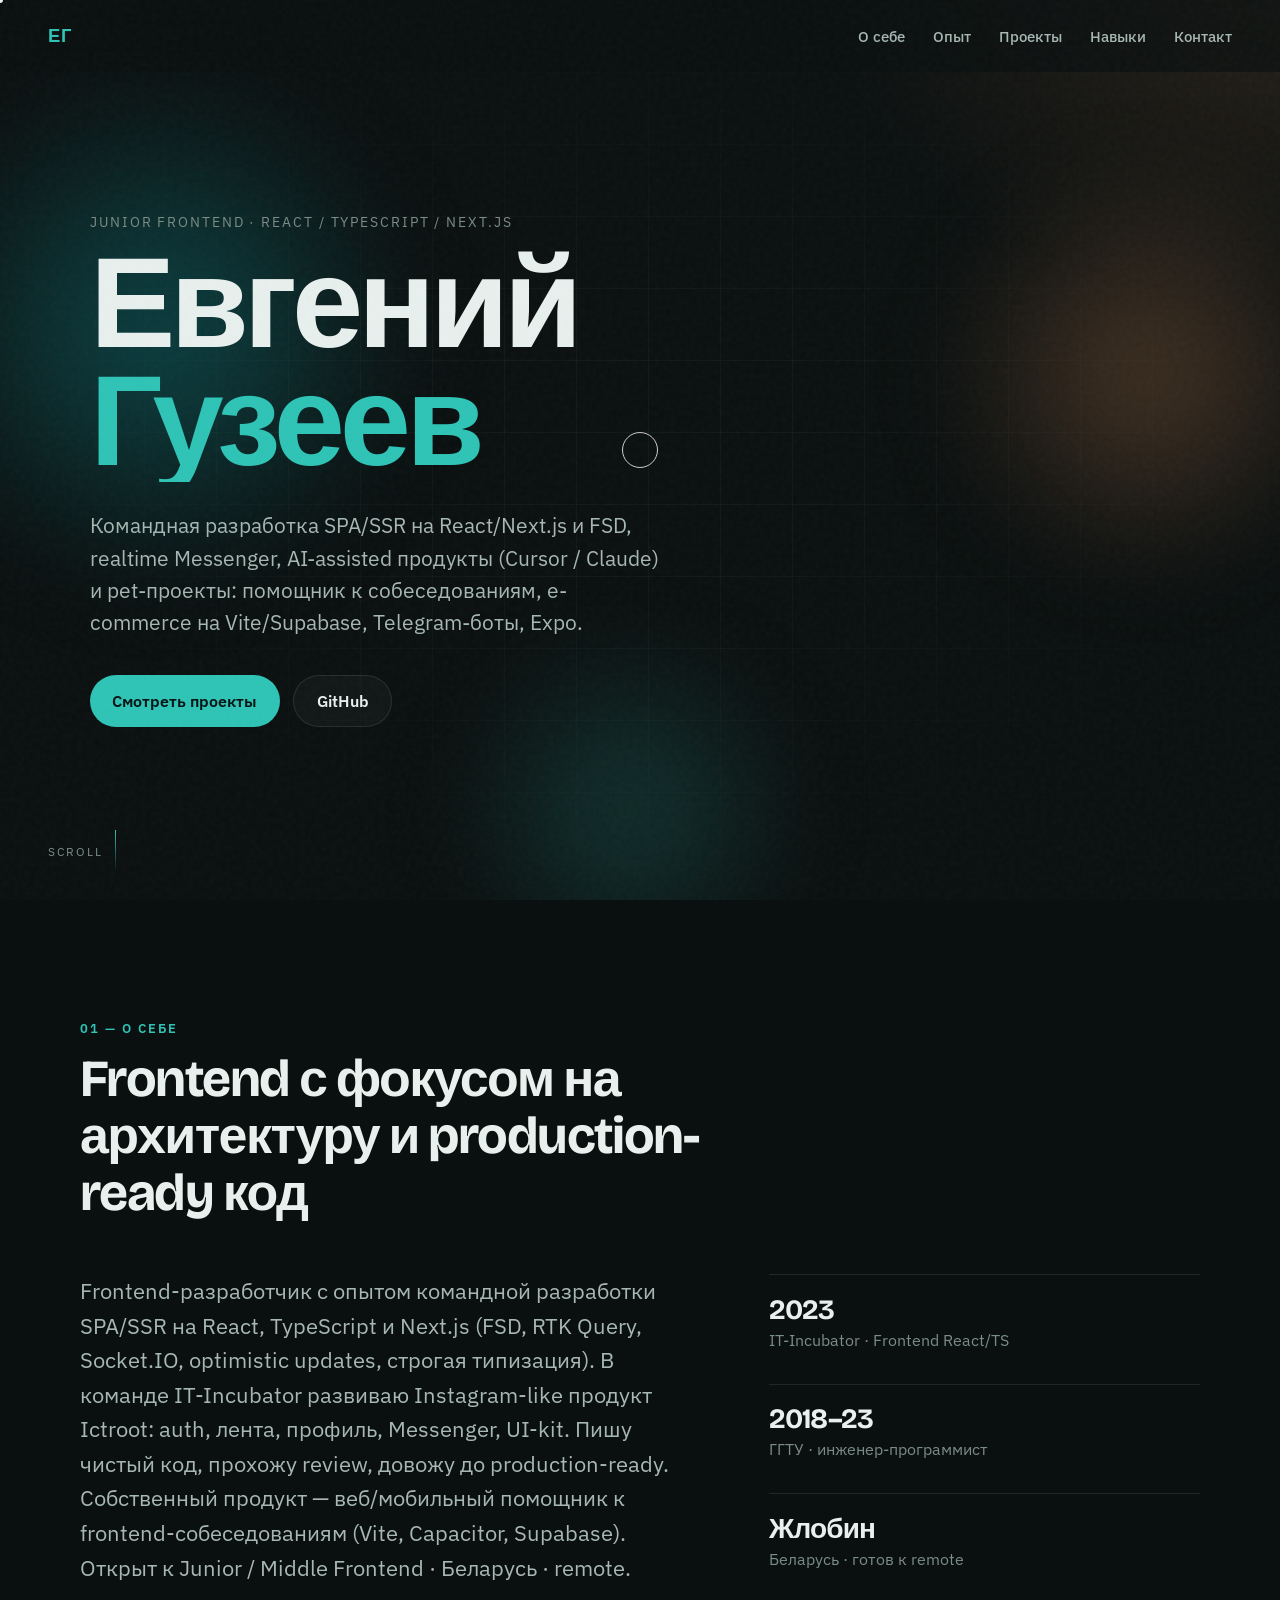
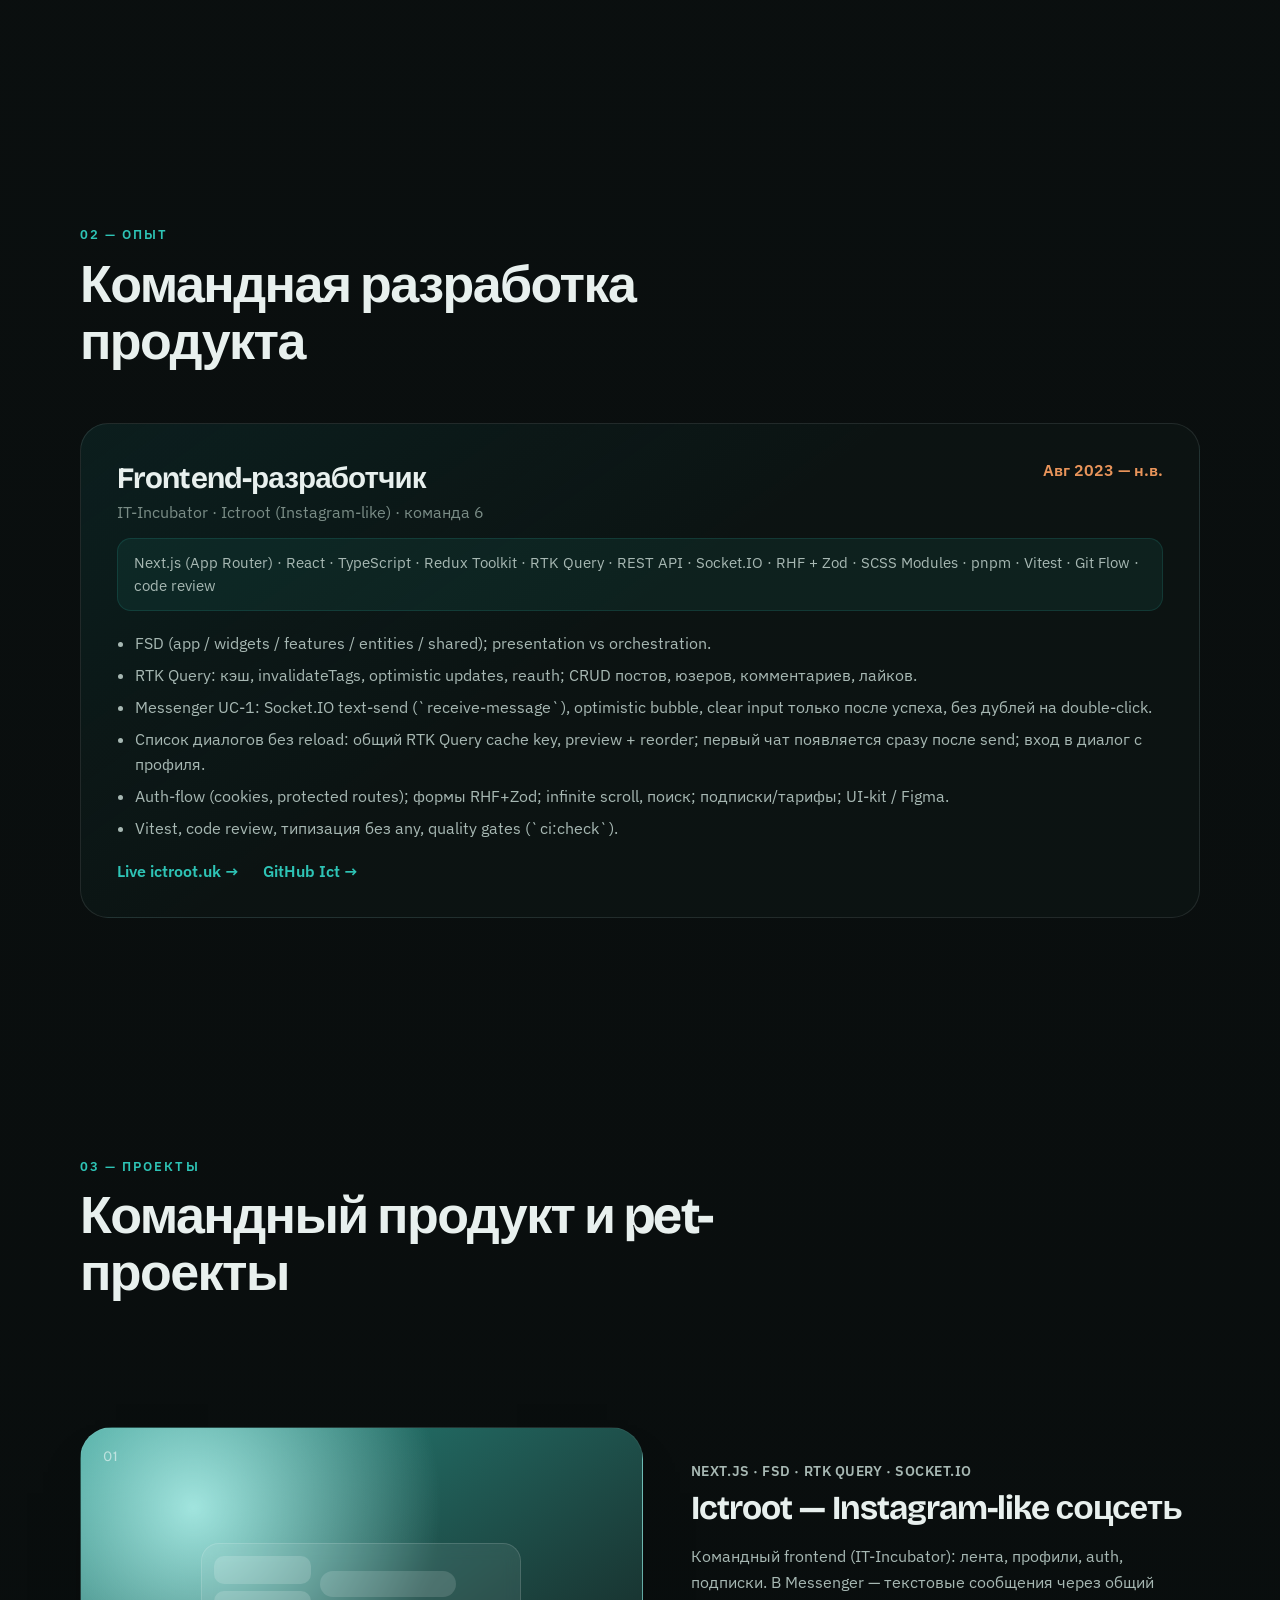
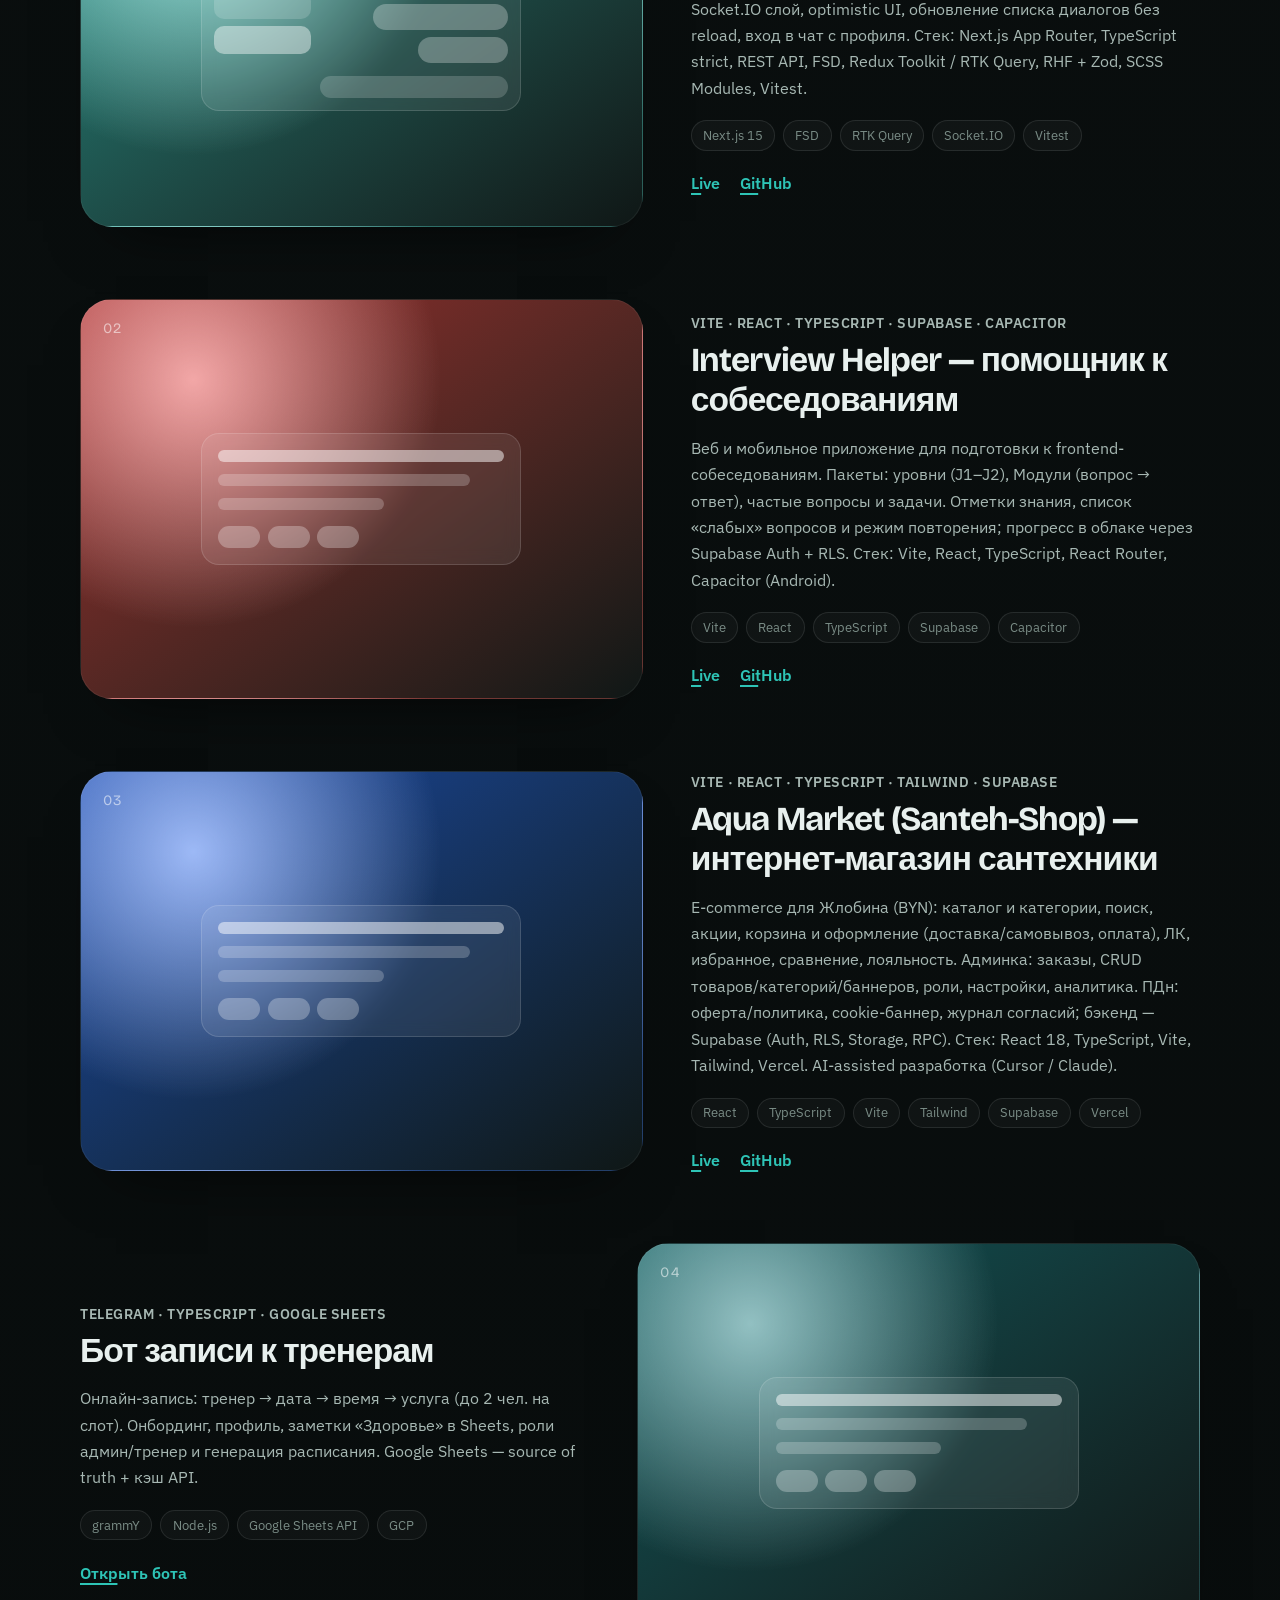
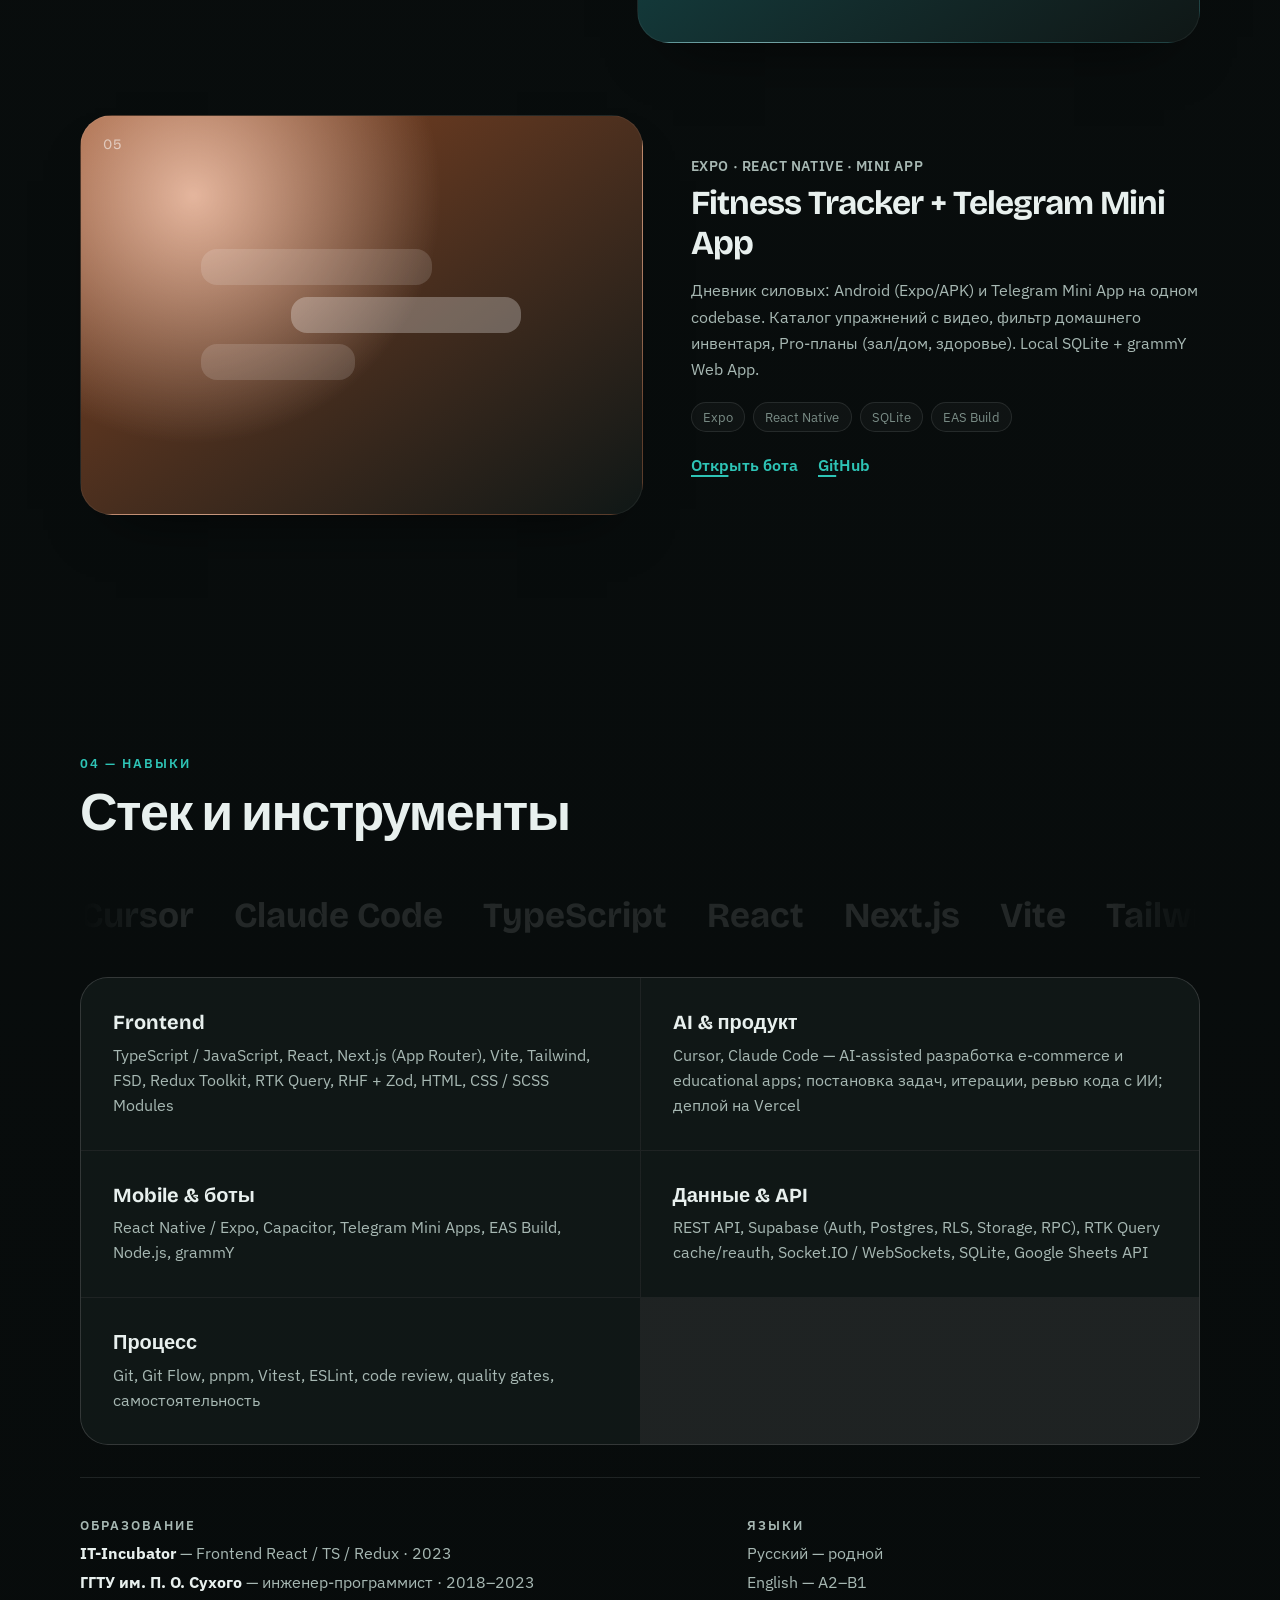
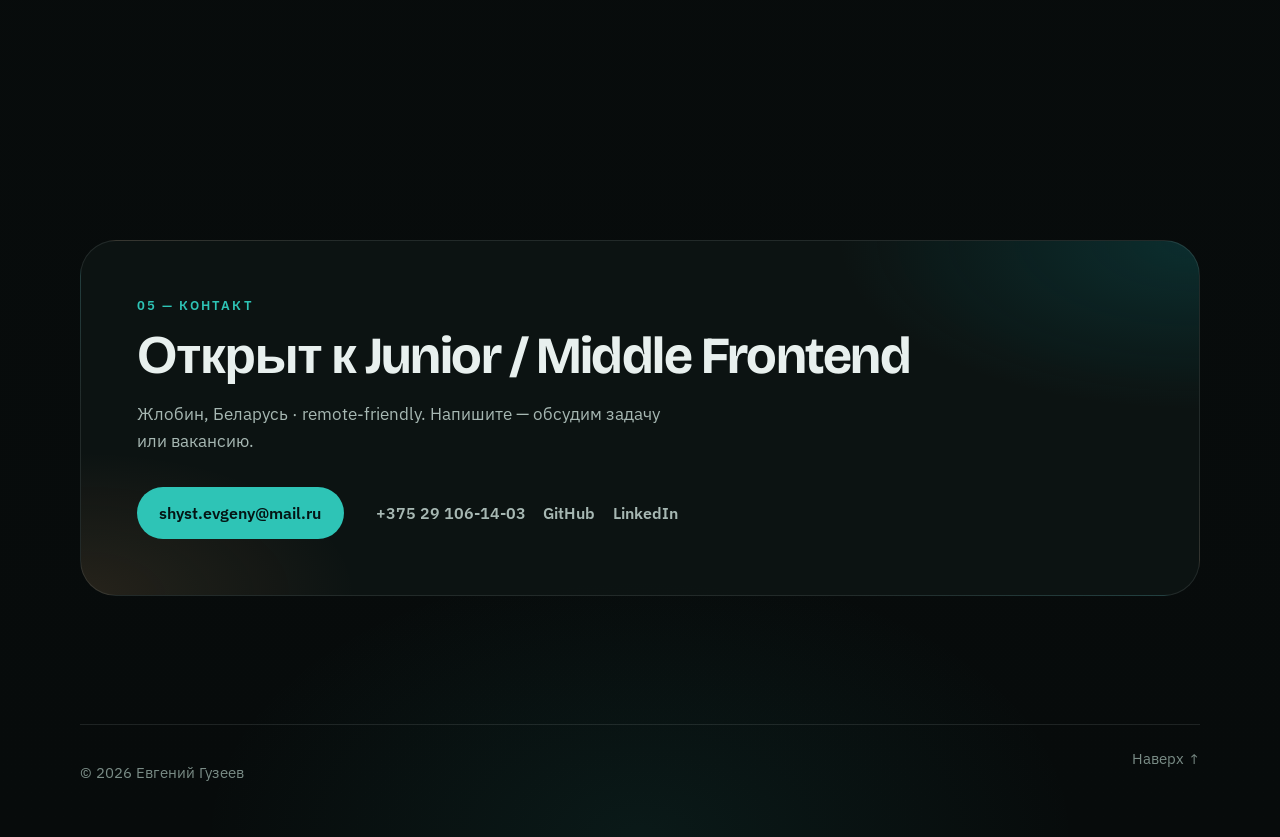
==== commit 76912bc9: "Update Aqua Market to Santeh-Shop stack on resume. Replace Base44 with Vite/Tailwind/Supabase/Vercel" ====
--- a/index.html
+++ b/index.html
@@ -6,7 +6,7 @@
   <meta name="viewport" content="width=device-width, initial-scale=1.0" />
   <title>Евгений Гузеев — Frontend Developer</title>
   <meta name="description"
-    content="Frontend-разработчик: React, TypeScript, Next.js, FSD, RTK Query, Socket.IO, Vite, Supabase, Capacitor. Ictroot, Interview Helper, Telegram-боты, React Native." />
+    content="Frontend-разработчик: React, TypeScript, Next.js, FSD, RTK Query, Socket.IO, Vite, Tailwind, Supabase, Capacitor. Ictroot, Interview Helper, Aqua Market, Telegram-боты." />
   <link rel="preconnect" href="https://fonts.googleapis.com" />
   <link rel="preconnect" href="https://fonts.gstatic.com" crossorigin />
   <link
@@ -50,7 +50,7 @@
         </h1>
         <p class="hero-tagline reveal">
           Командная разработка SPA/SSR на React/Next.js и FSD, realtime Messenger, AI-assisted продукты
-          (Cursor / Claude / Base44) и pet-проекты: помощник к собеседованиям, e-commerce,
+          (Cursor / Claude) и pet-проекты: помощник к собеседованиям, e-commerce на Vite/Supabase,
           Telegram-боты, Expo.
         </p>
         <div class="hero-actions reveal">
@@ -216,7 +216,7 @@
             <li>Capacitor</li>
           </ul>
           <div class="project-links">
-            <a href="https://resume-rust-tau.vercel.app/" target="_blank" rel="noopener noreferrer">Live</a>
+            <a href="https://interview-helper-guzeevzhenya199602-6642s-projects.vercel.app/" target="_blank" rel="noopener noreferrer">Live</a>
             <a href="https://github.com/GuzeevZhenya/Interview_Helper" target="_blank"
               rel="noopener noreferrer">GitHub</a>
           </div>
@@ -236,27 +236,27 @@
           </div>
         </div>
         <div class="project-body">
-          <p class="project-meta">React · TypeScript · Base44 · Cursor / Claude</p>
-          <h3>Aqua Market Go — интернет-магазин сантехники</h3>
+          <p class="project-meta">Vite · React · TypeScript · Tailwind · Supabase</p>
+          <h3>Aqua Market (Santeh-Shop) — интернет-магазин сантехники</h3>
           <p>
-            E-commerce для Жлобина (AI-assisted разработка на Base44 + Cursor). Витрина: каталог,
-            варианты товара (цвет/размер), галерея, поиск, избранное, сравнение, отзывы с рейтингом,
-            рекомендации по истории просмотров. Корзина (гость / user), доставка/самовывоз,
-            оплата наличные/карта, номер заявки + email. ЛК: заказы, лояльность, избранное,
-            просмотренные, отзывы. Админка: статистика и графики выручки, заказы по датам/статусам,
-            CRUD товаров/категорий/баннеров, Excel import/export, перезвоны, объявления, календарь
-            заметок, руководство, оферта и ПДн.
+            E-commerce для Жлобина (BYN): каталог и категории, поиск, акции, корзина и оформление
+            (доставка/самовывоз, оплата), ЛК, избранное, сравнение, лояльность. Админка: заказы,
+            CRUD товаров/категорий/баннеров, роли, настройки, аналитика. ПДн: оферта/политика,
+            cookie-баннер, журнал согласий; бэкенд — Supabase (Auth, RLS, Storage, RPC).
+            Стек: React 18, TypeScript, Vite, Tailwind, Vercel. AI-assisted разработка (Cursor / Claude).
           </p>
           <ul class="tags">
             <li>React</li>
             <li>TypeScript</li>
-            <li>Base44</li>
-            <li>Admin CRUD</li>
-            <li>E-commerce</li>
+            <li>Vite</li>
+            <li>Tailwind</li>
+            <li>Supabase</li>
+            <li>Vercel</li>
           </ul>
           <div class="project-links">
-            <a href="https://preview--aqua-market-go.base44.app/" target="_blank" rel="noopener noreferrer">Live
-              preview</a>
+            <a href="https://santeh-shop-1tm23fulo-guzeevzhenya199602-6642s-projects.vercel.app/" target="_blank" rel="noopener noreferrer">Live</a>
+            <a href="https://github.com/GuzeevZhenya/Santeh-Shop" target="_blank"
+              rel="noopener noreferrer">GitHub</a>
           </div>
         </div>
       </article>
@@ -334,24 +334,24 @@
       </div>
       <div class="skills-marquee" aria-hidden="true">
         <div class="marquee-track">
-          <span>Cursor</span><span>Claude Code</span><span>Base44</span><span>TypeScript</span>
-          <span>React</span><span>Next.js</span><span>Vite</span><span>Supabase</span>
-          <span>Capacitor</span><span>FSD</span><span>RTK Query</span><span>Socket.IO</span>
-          <span>Cursor</span><span>Claude Code</span><span>Base44</span><span>TypeScript</span>
-          <span>React</span><span>Next.js</span><span>Vite</span><span>Supabase</span>
-          <span>Capacitor</span><span>FSD</span><span>RTK Query</span><span>Socket.IO</span>
+          <span>Cursor</span><span>Claude Code</span><span>TypeScript</span><span>React</span>
+          <span>Next.js</span><span>Vite</span><span>Tailwind</span><span>Supabase</span>
+          <span>Vercel</span><span>Capacitor</span><span>FSD</span><span>RTK Query</span><span>Socket.IO</span>
+          <span>Cursor</span><span>Claude Code</span><span>TypeScript</span><span>React</span>
+          <span>Next.js</span><span>Vite</span><span>Tailwind</span><span>Supabase</span>
+          <span>Vercel</span><span>Capacitor</span><span>FSD</span><span>RTK Query</span><span>Socket.IO</span>
         </div>
       </div>
       <ul class="skills-list">
         <li class="reveal">
           <h3>Frontend</h3>
-          <p>TypeScript / JavaScript, React, Next.js (App Router), Vite, FSD, Redux Toolkit, RTK Query, RHF + Zod, HTML,
-            CSS / SCSS Modules</p>
+          <p>TypeScript / JavaScript, React, Next.js (App Router), Vite, Tailwind, FSD, Redux Toolkit, RTK Query, RHF +
+            Zod, HTML, CSS / SCSS Modules</p>
         </li>
         <li class="reveal">
           <h3>AI &amp; продукт</h3>
-          <p>Cursor, Claude Code, Base44 — AI-assisted разработка сайтов, e-commerce и educational apps; постановка
-            задач, итерации, ревью кода с ИИ</p>
+          <p>Cursor, Claude Code — AI-assisted разработка e-commerce и educational apps; постановка задач, итерации,
+            ревью кода с ИИ; деплой на Vercel</p>
         </li>
         <li class="reveal">
           <h3>Mobile &amp; боты</h3>
@@ -359,8 +359,8 @@
         </li>
         <li class="reveal">
           <h3>Данные &amp; API</h3>
-          <p>REST API, Supabase (Auth, Postgres, RLS), RTK Query cache/reauth, Socket.IO / WebSockets, SQLite, Google
-            Sheets API</p>
+          <p>REST API, Supabase (Auth, Postgres, RLS, Storage, RPC), RTK Query cache/reauth, Socket.IO / WebSockets,
+            SQLite, Google Sheets API</p>
         </li>
         <li class="reveal">
           <h3>Процесс</h3>
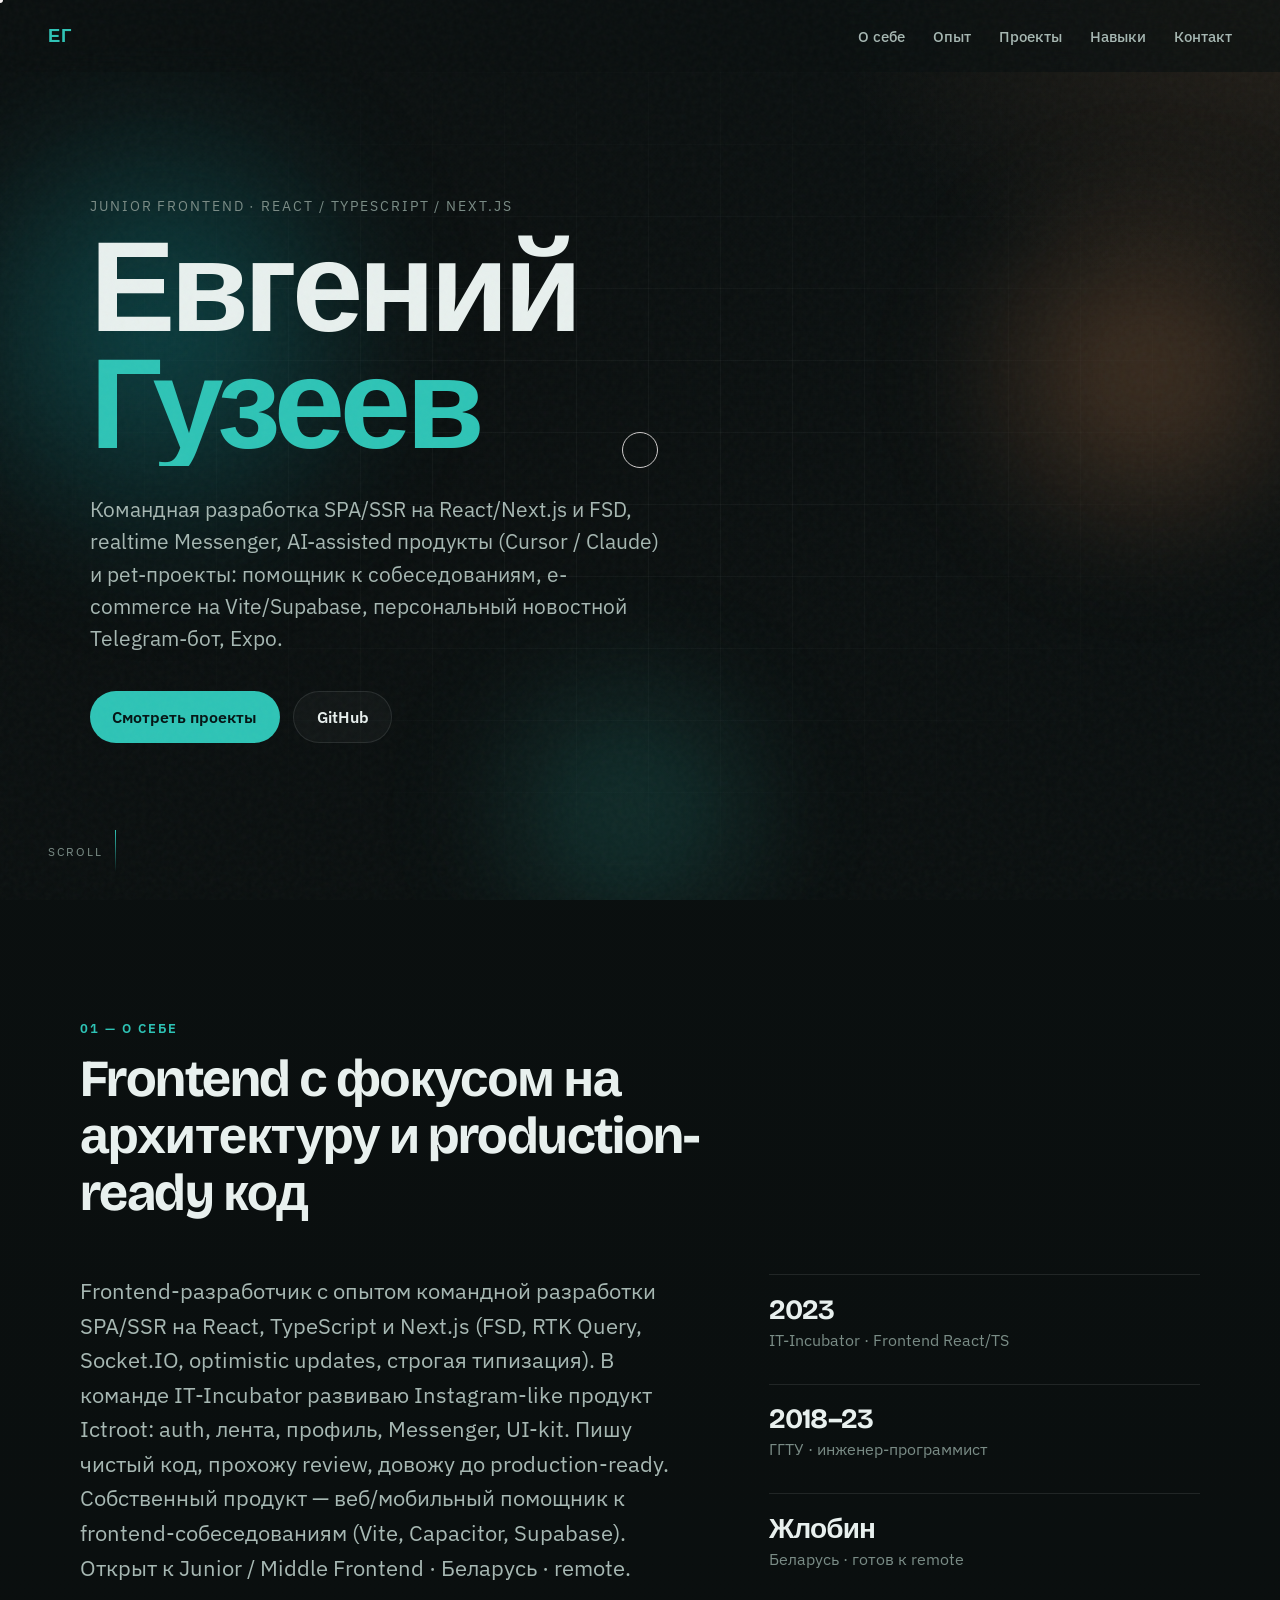
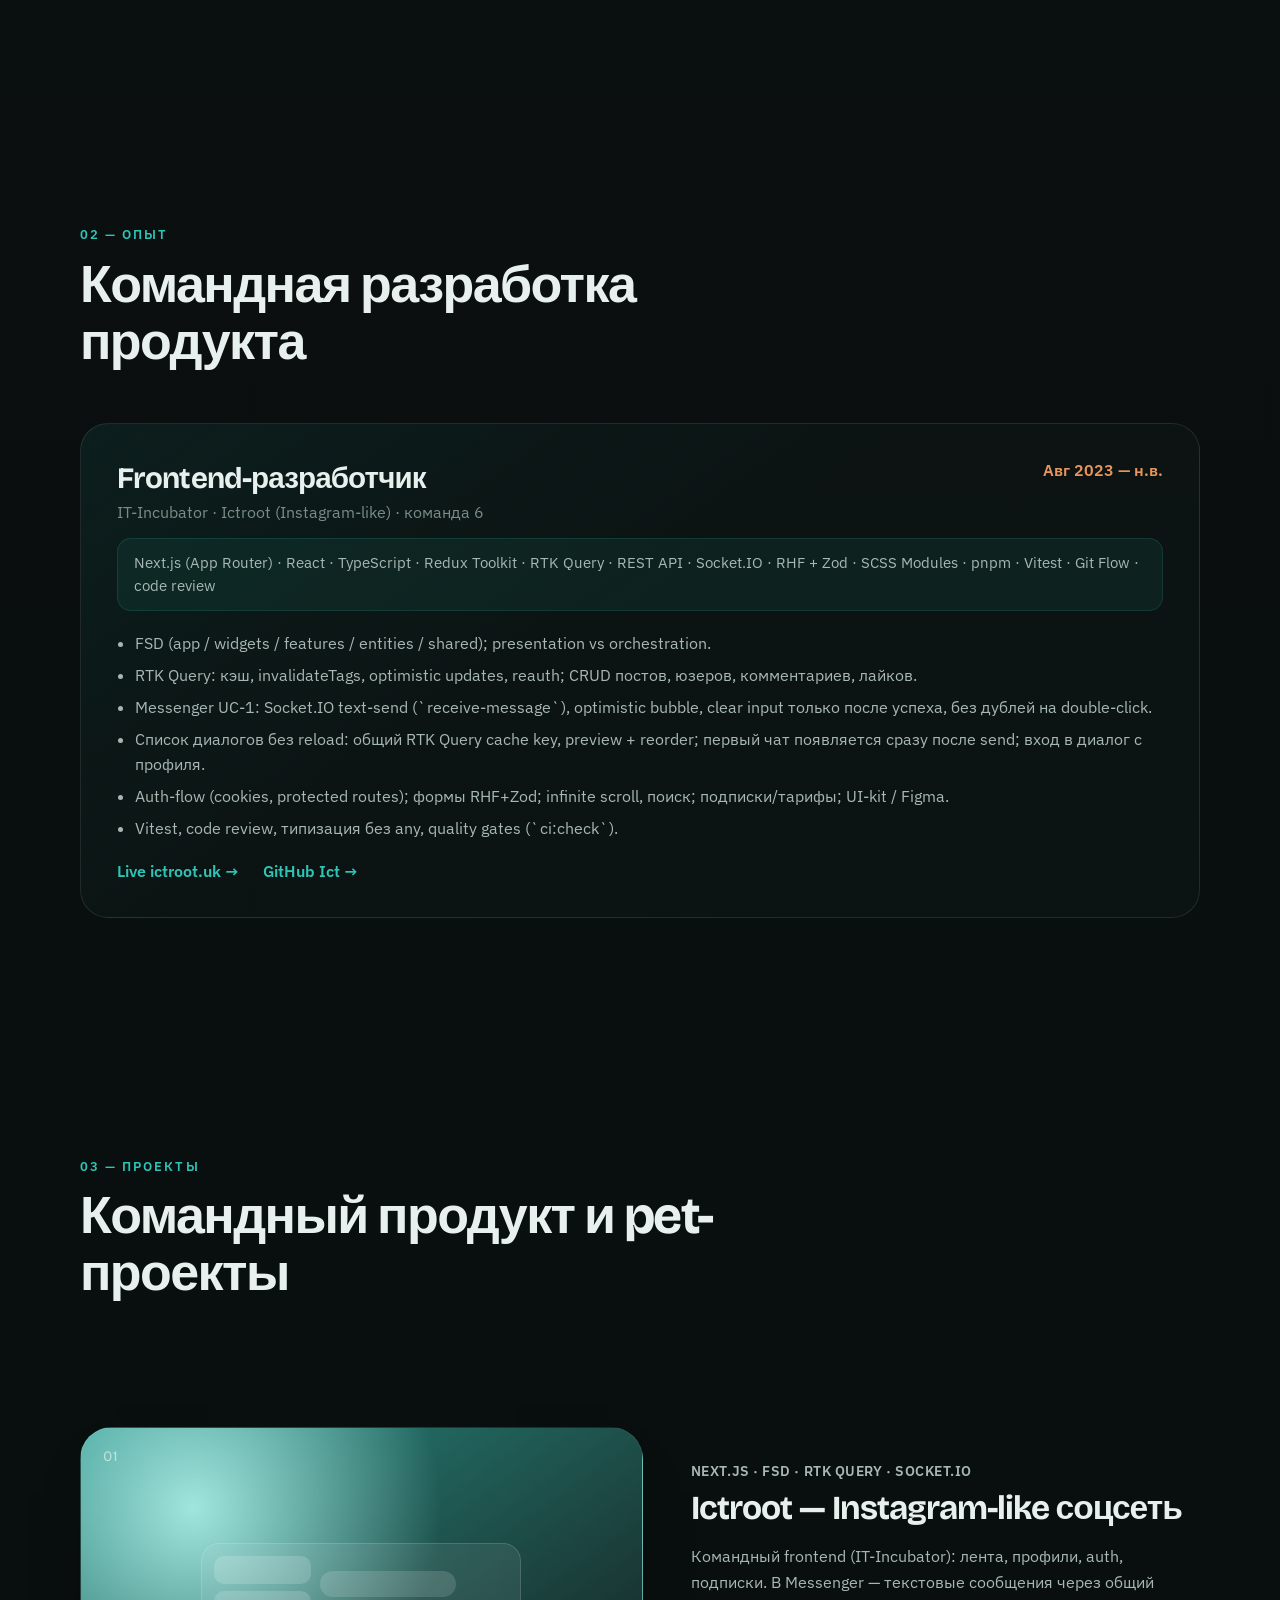
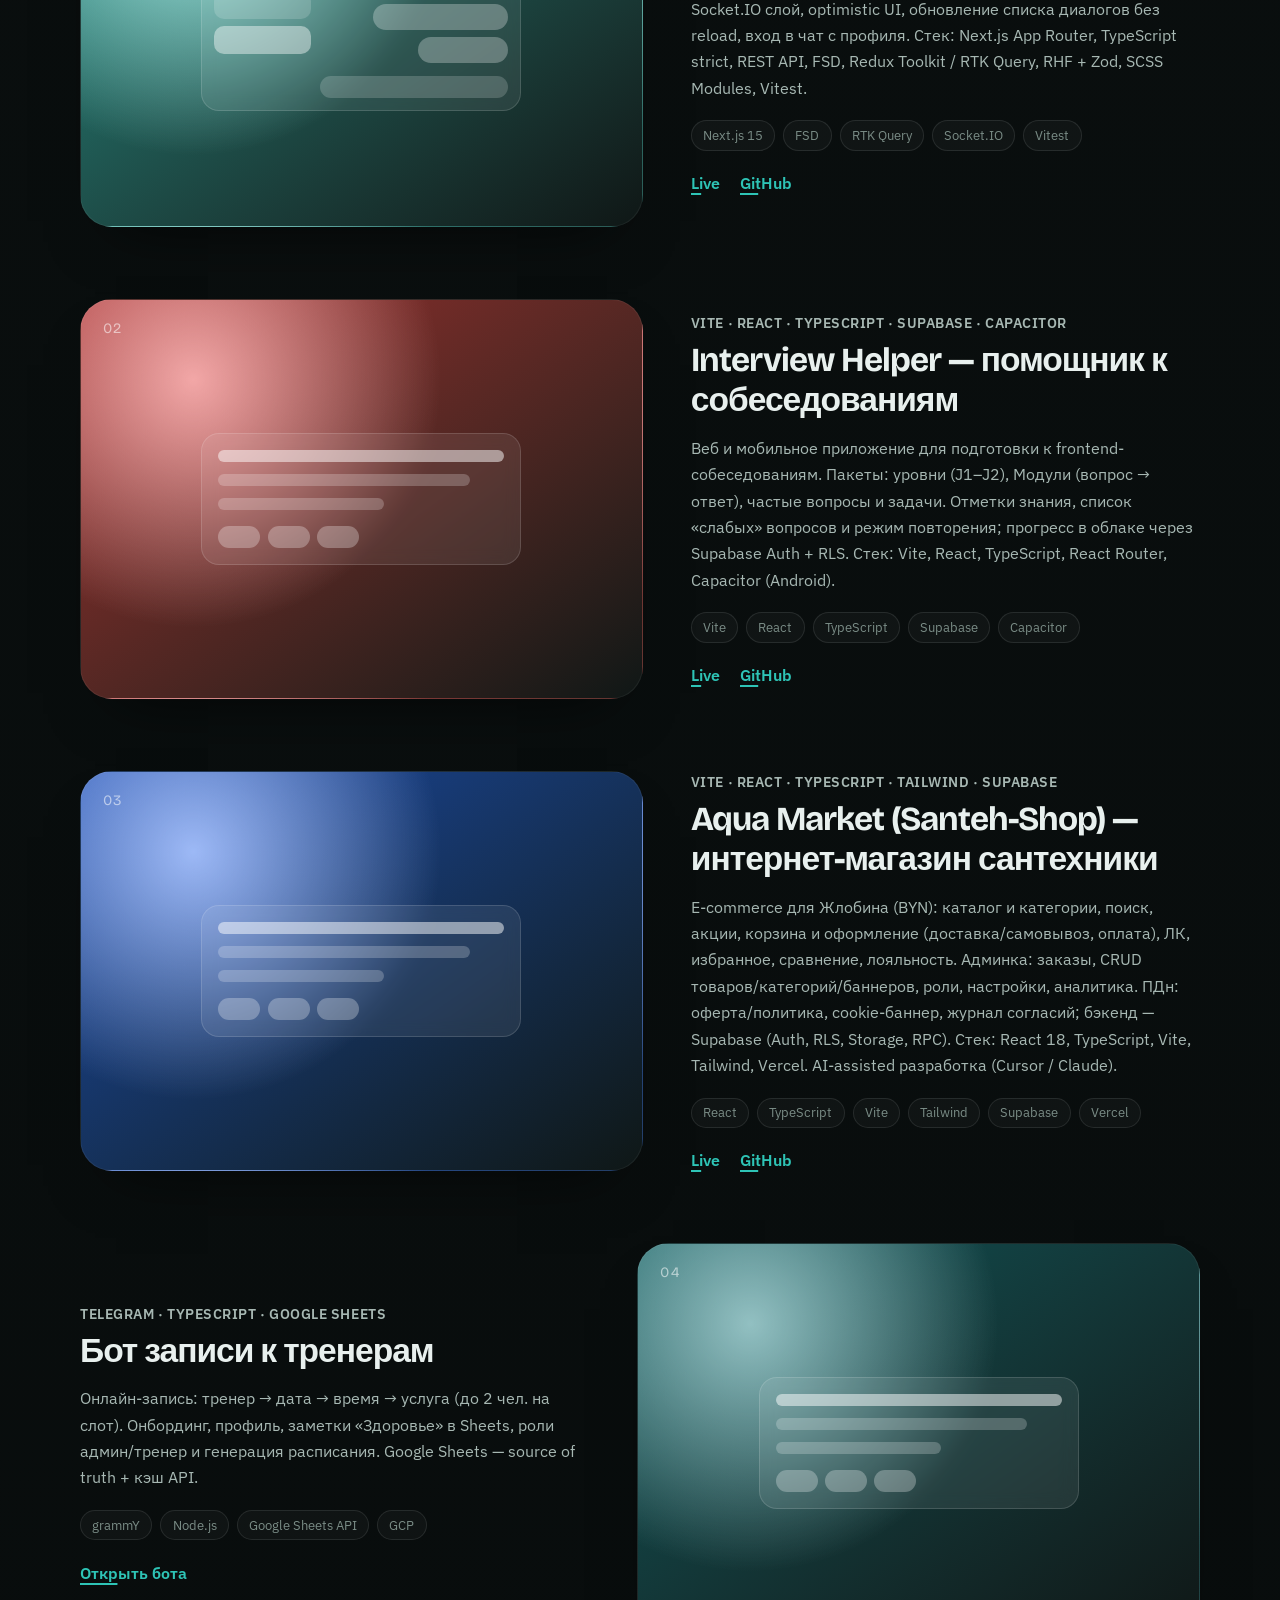
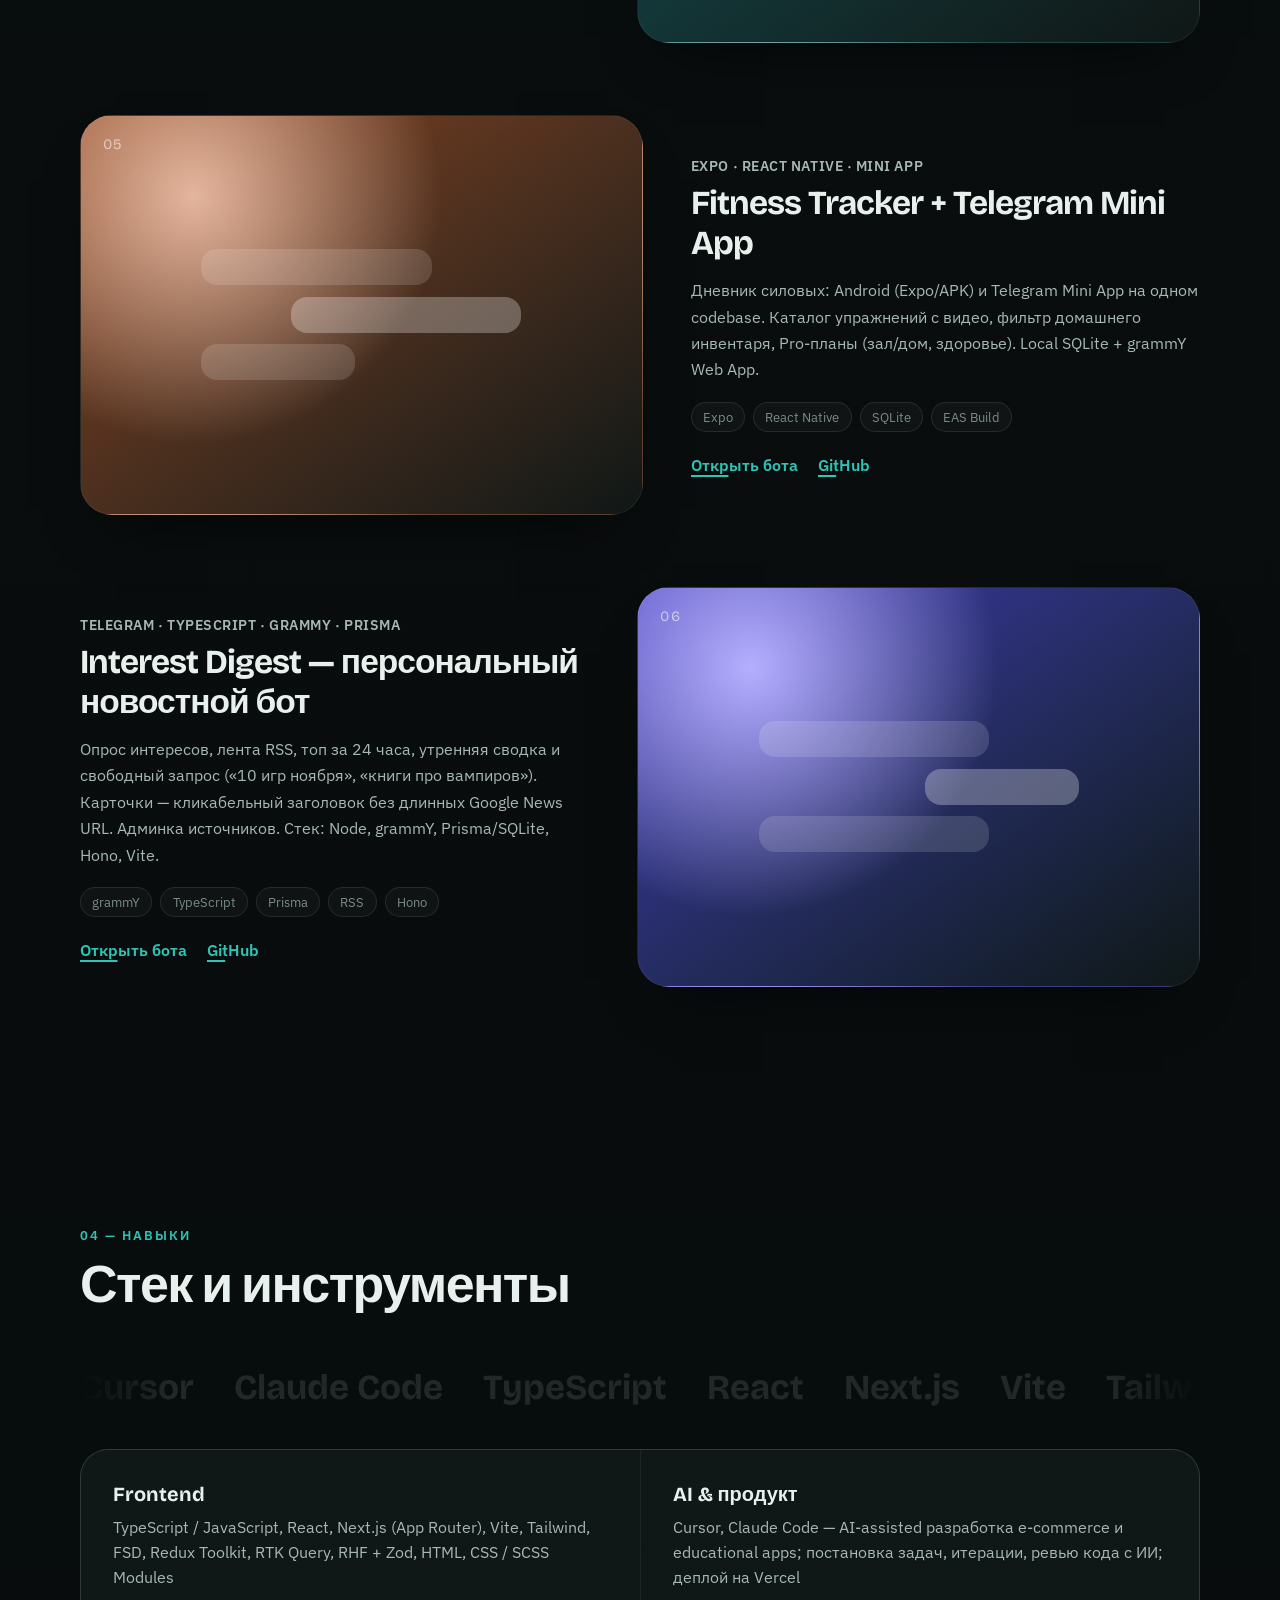
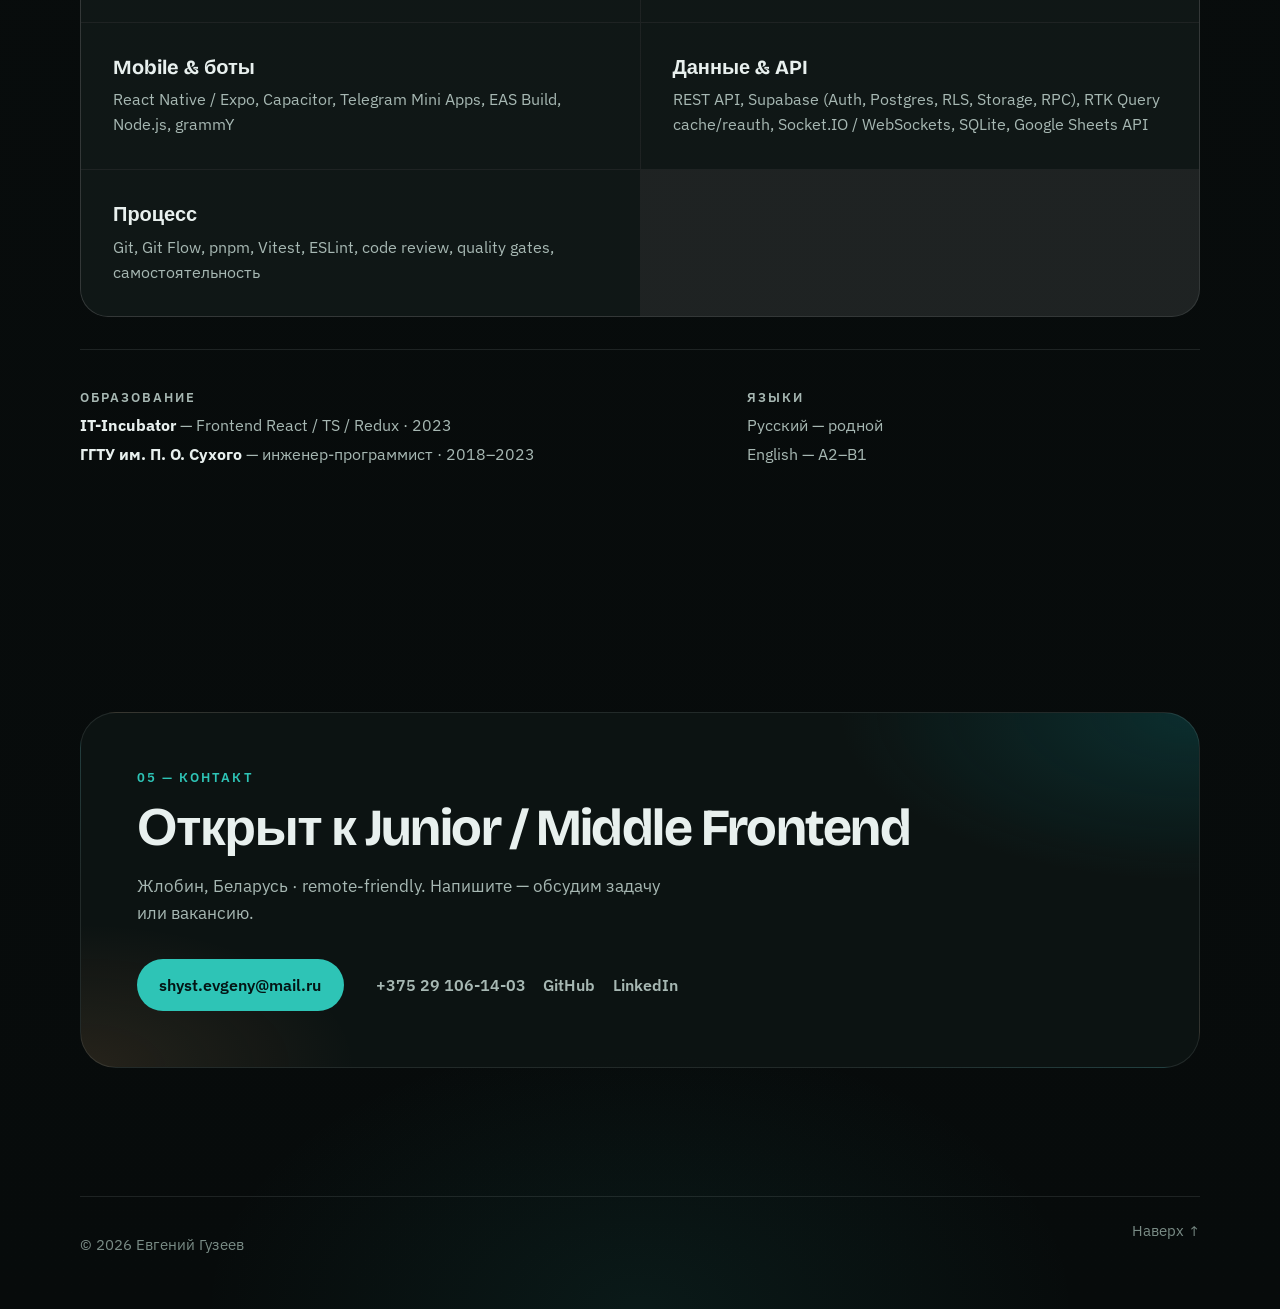
==== commit b376ca45: "feat: добавить Interest Digest в портфолио Карточка персонального новостного Telegram-бота на сайте " ====
--- a/index.html
+++ b/index.html
@@ -6,7 +6,7 @@
   <meta name="viewport" content="width=device-width, initial-scale=1.0" />
   <title>Евгений Гузеев — Frontend Developer</title>
   <meta name="description"
-    content="Frontend-разработчик: React, TypeScript, Next.js, FSD, RTK Query, Socket.IO, Vite, Tailwind, Supabase, Capacitor. Ictroot, Interview Helper, Aqua Market, Telegram-боты." />
+    content="Frontend-разработчик: React, TypeScript, Next.js, FSD, RTK Query, Socket.IO, Vite, Tailwind, Supabase, Capacitor. Ictroot, Interview Helper, Aqua Market, Interest Digest, Telegram-боты." />
   <link rel="preconnect" href="https://fonts.googleapis.com" />
   <link rel="preconnect" href="https://fonts.gstatic.com" crossorigin />
   <link
@@ -51,7 +51,7 @@
         <p class="hero-tagline reveal">
           Командная разработка SPA/SSR на React/Next.js и FSD, realtime Messenger, AI-assisted продукты
           (Cursor / Claude) и pet-проекты: помощник к собеседованиям, e-commerce на Vite/Supabase,
-          Telegram-боты, Expo.
+          персональный новостной Telegram-бот, Expo.
         </p>
         <div class="hero-actions reveal">
           <a class="btn btn-primary" href="#projects" data-magnetic>Смотреть проекты</a>
@@ -321,6 +321,40 @@
           <div class="project-links">
             <a href="https://t.me/SportNotebook_bot" target="_blank" rel="noopener noreferrer">Открыть бота</a>
             <a href="https://github.com/GuzeevZhenya/Fitnes-Trecker-TG_Bot-" target="_blank"
+              rel="noopener noreferrer">GitHub</a>
+          </div>
+        </div>
+      </article>
+
+      <article class="project project-alt reveal" data-tilt>
+        <div class="project-visual" style="--accent: #5b4dff">
+          <div class="project-visual-inner">
+            <span class="project-index">06</span>
+            <div class="fake-chat">
+              <div class="bubble left"></div>
+              <div class="bubble right short"></div>
+              <div class="bubble left"></div>
+            </div>
+          </div>
+        </div>
+        <div class="project-body">
+          <p class="project-meta">Telegram · TypeScript · grammY · Prisma</p>
+          <h3>Interest Digest — персональный новостной бот</h3>
+          <p>
+            Опрос интересов, лента RSS, топ за 24 часа, утренняя сводка и свободный запрос
+            («10 игр ноября», «книги про вампиров»). Карточки — кликабельный заголовок без
+            длинных Google News URL. Админка источников. Стек: Node, grammY, Prisma/SQLite, Hono, Vite.
+          </p>
+          <ul class="tags">
+            <li>grammY</li>
+            <li>TypeScript</li>
+            <li>Prisma</li>
+            <li>RSS</li>
+            <li>Hono</li>
+          </ul>
+          <div class="project-links">
+            <a href="https://t.me/InterestDigestBot" target="_blank" rel="noopener noreferrer">Открыть бота</a>
+            <a href="https://github.com/GuzeevZhenya/Interest-Digest_Bot" target="_blank"
               rel="noopener noreferrer">GitHub</a>
           </div>
         </div>
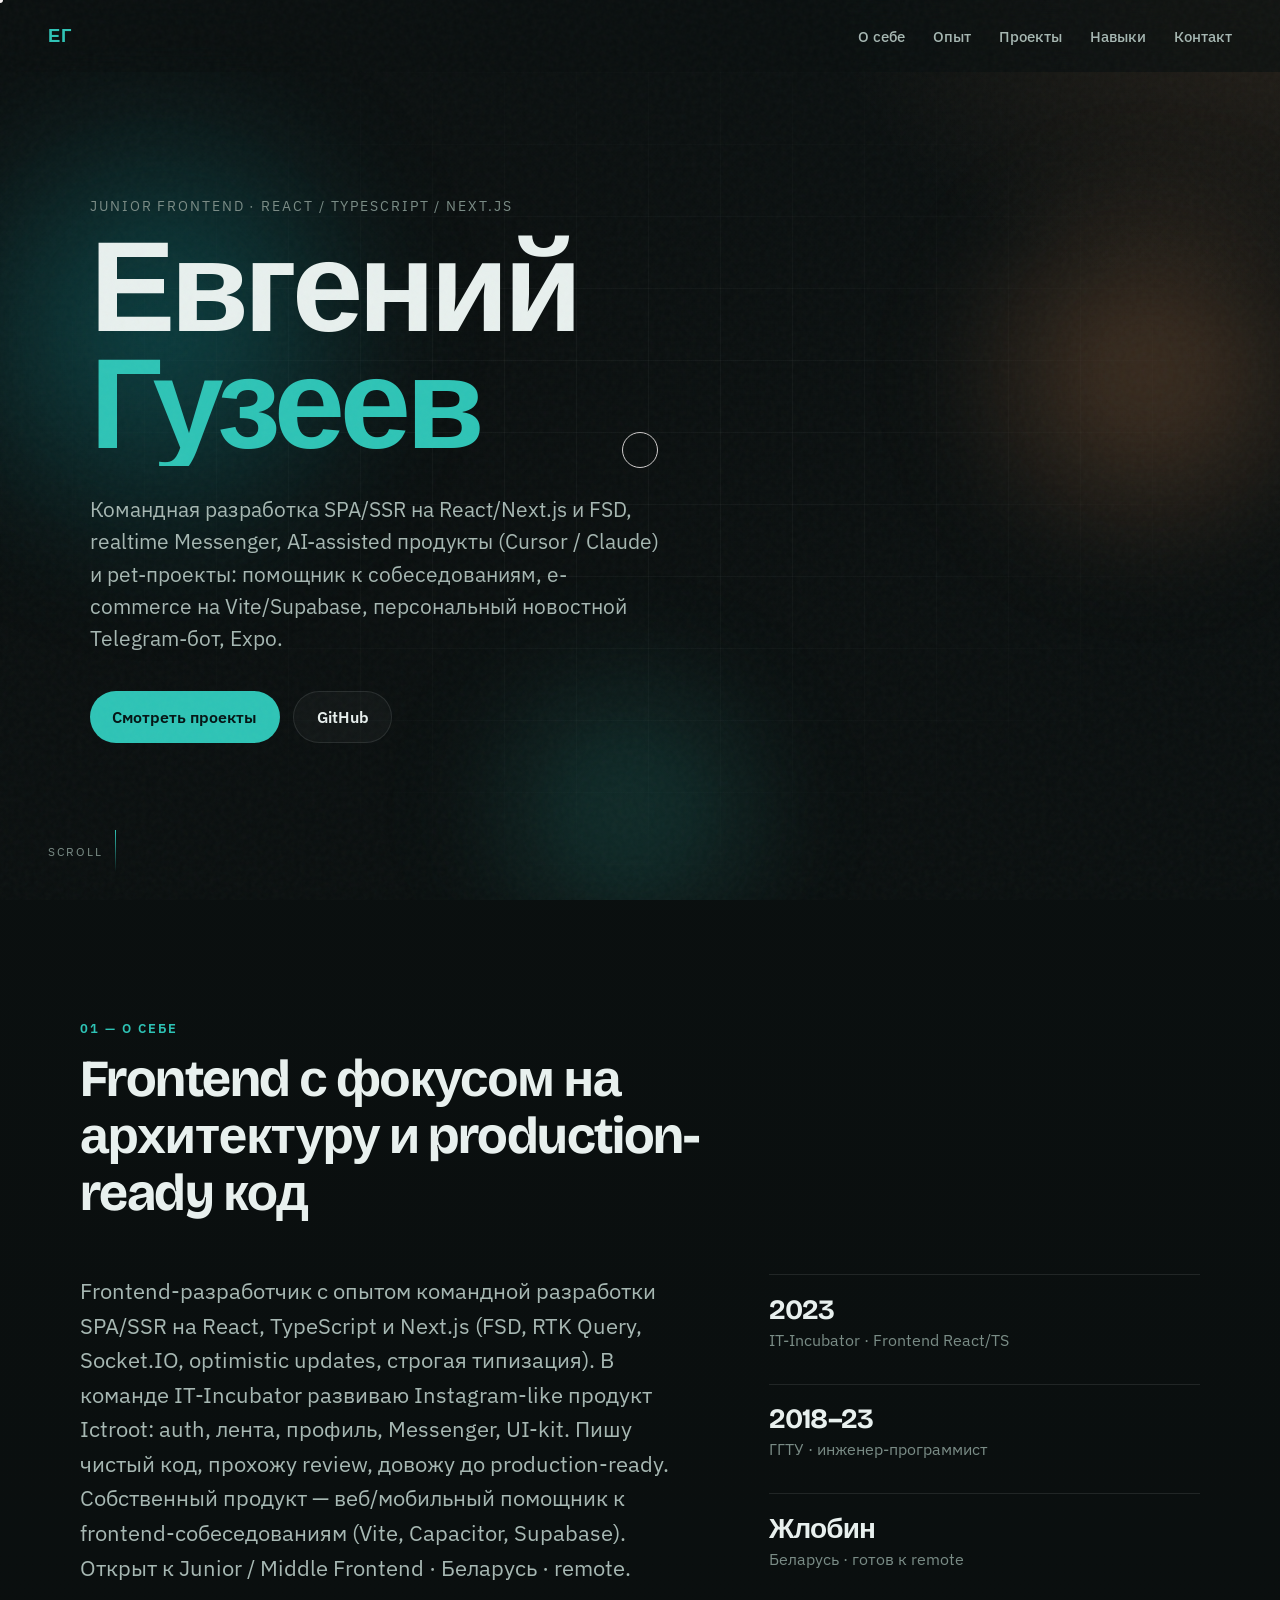
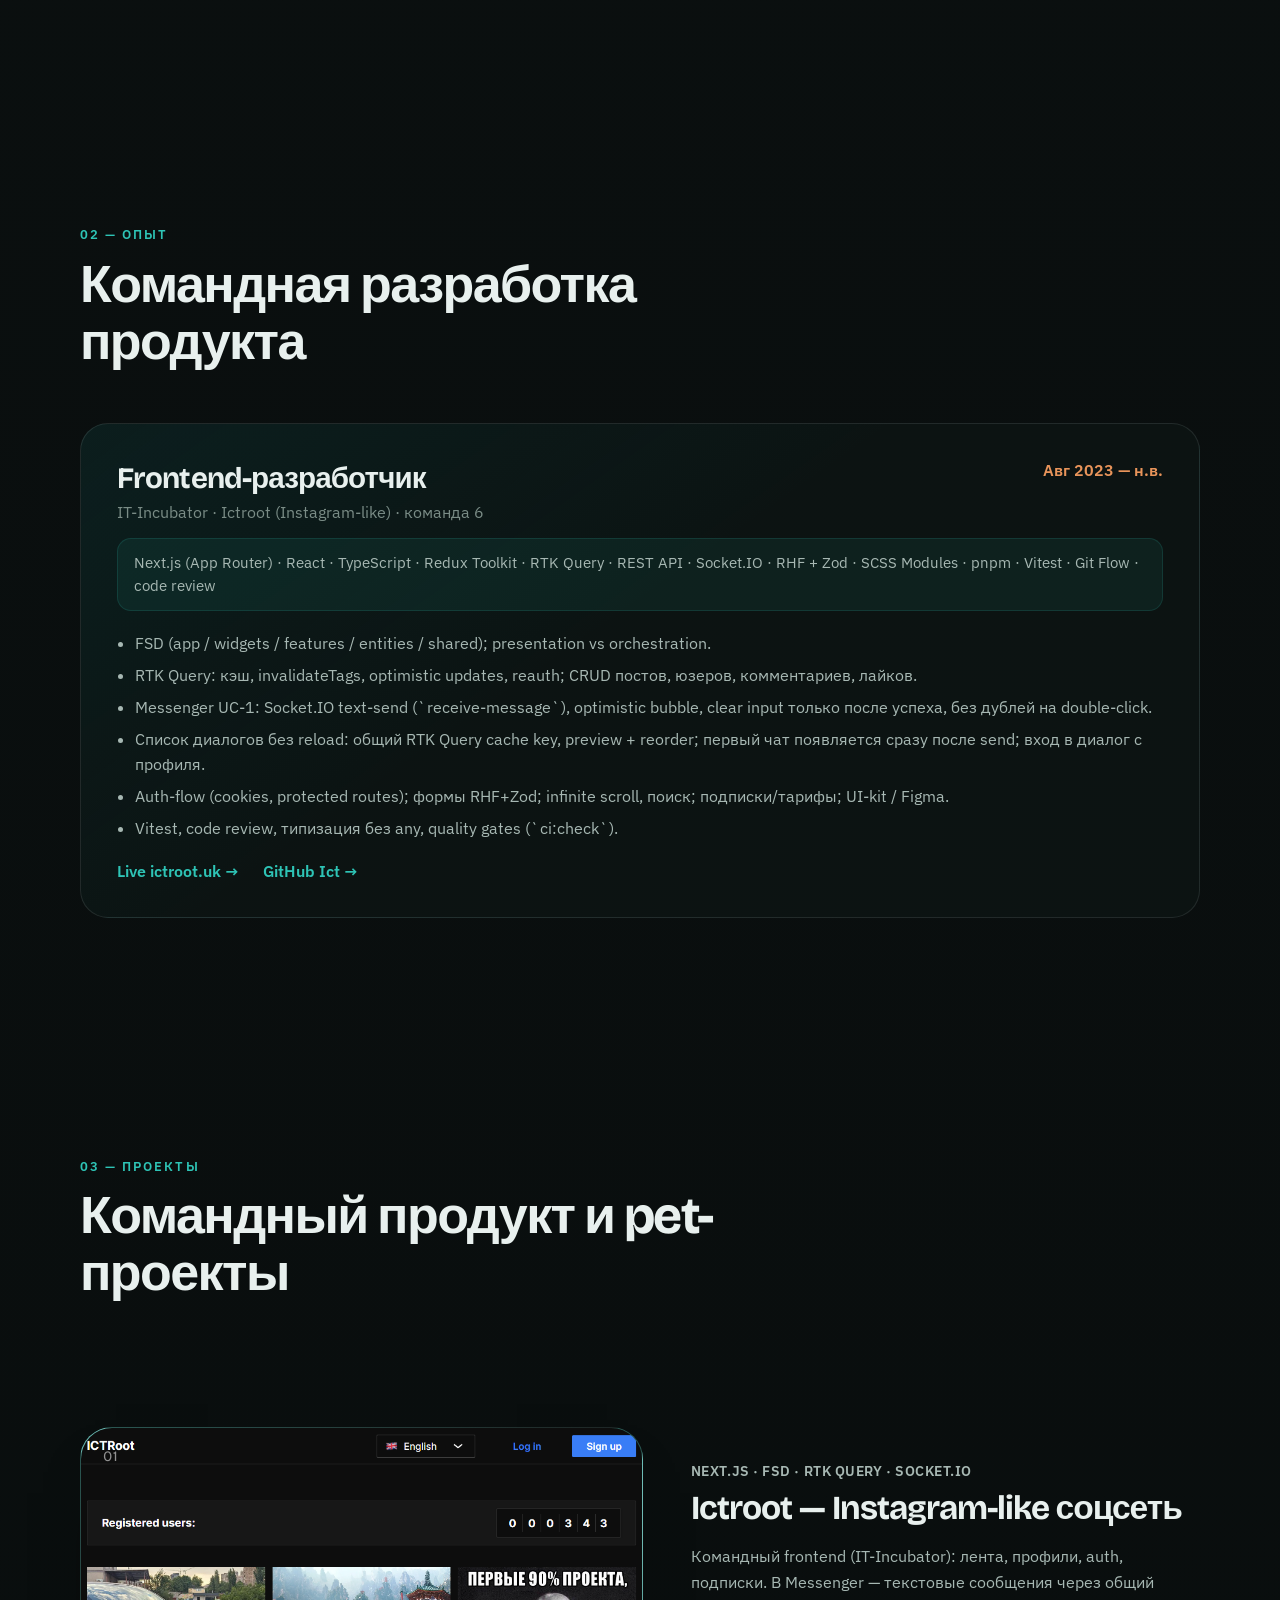
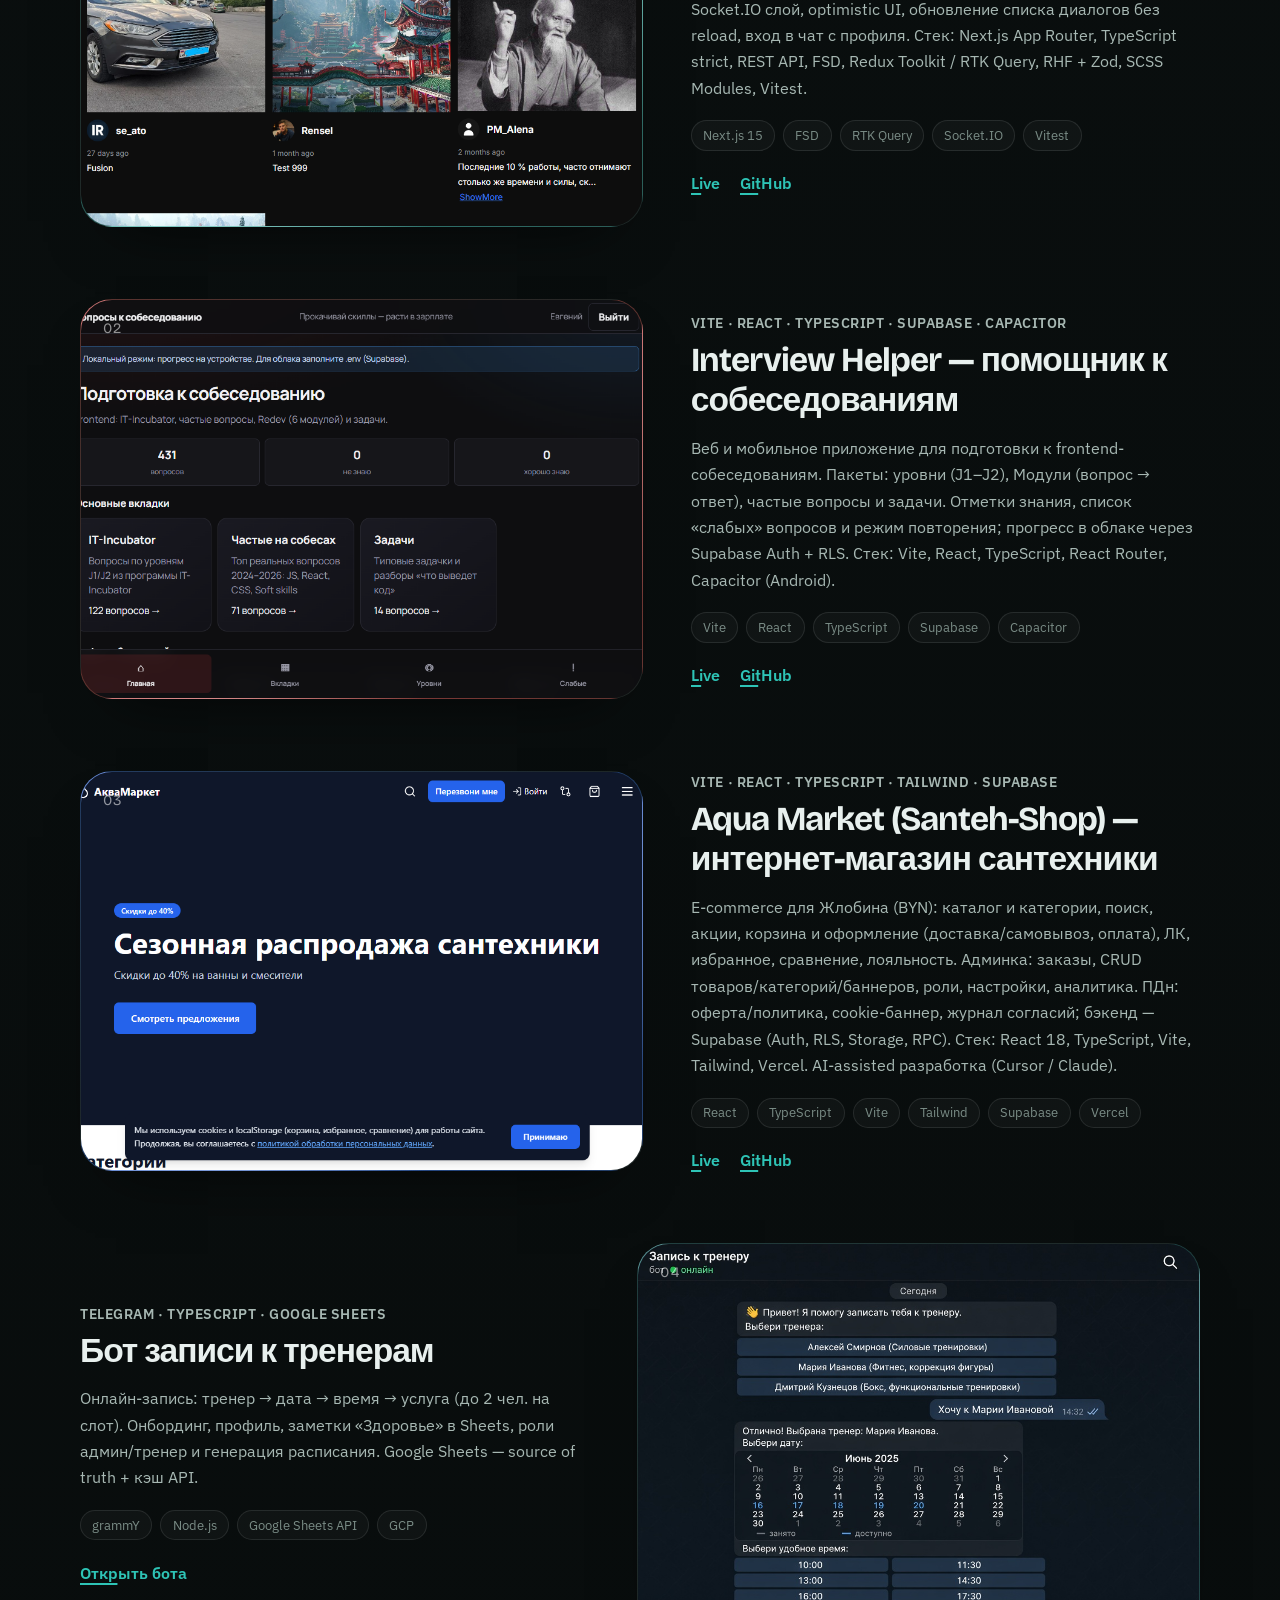
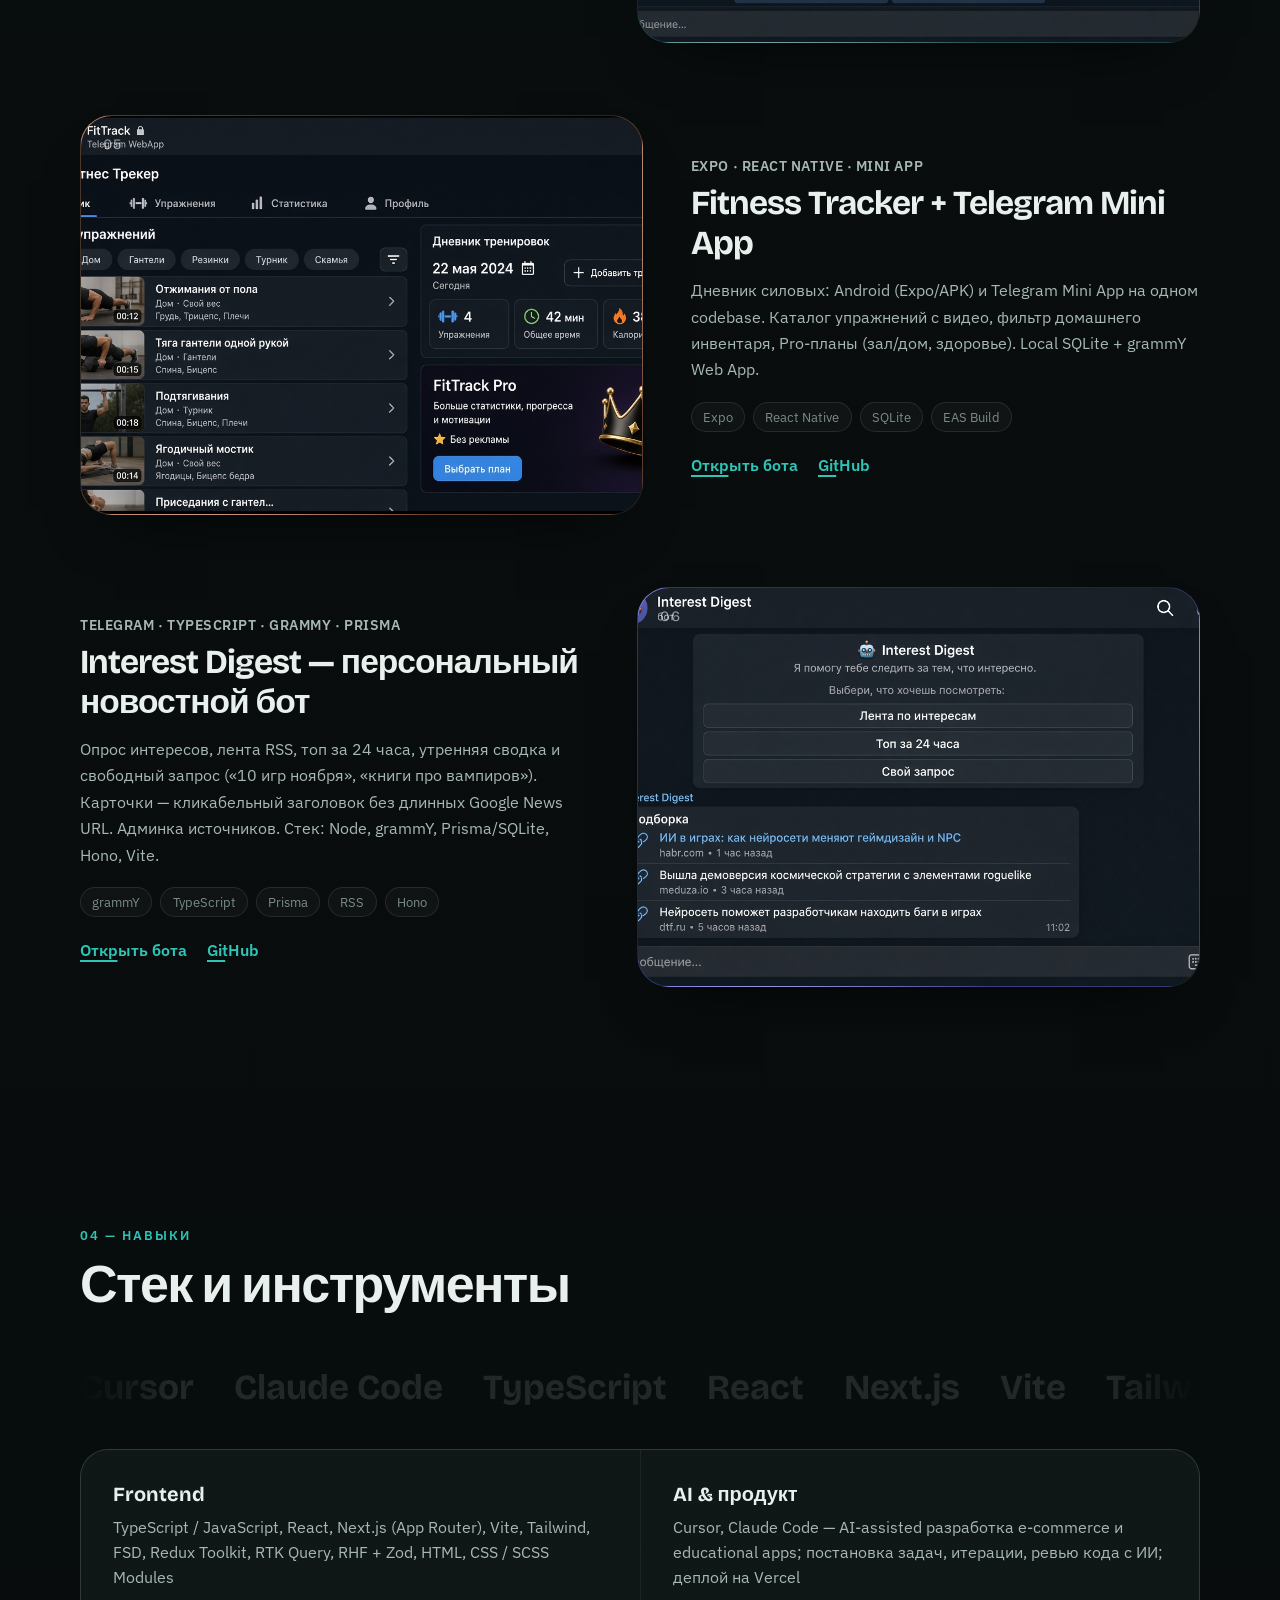
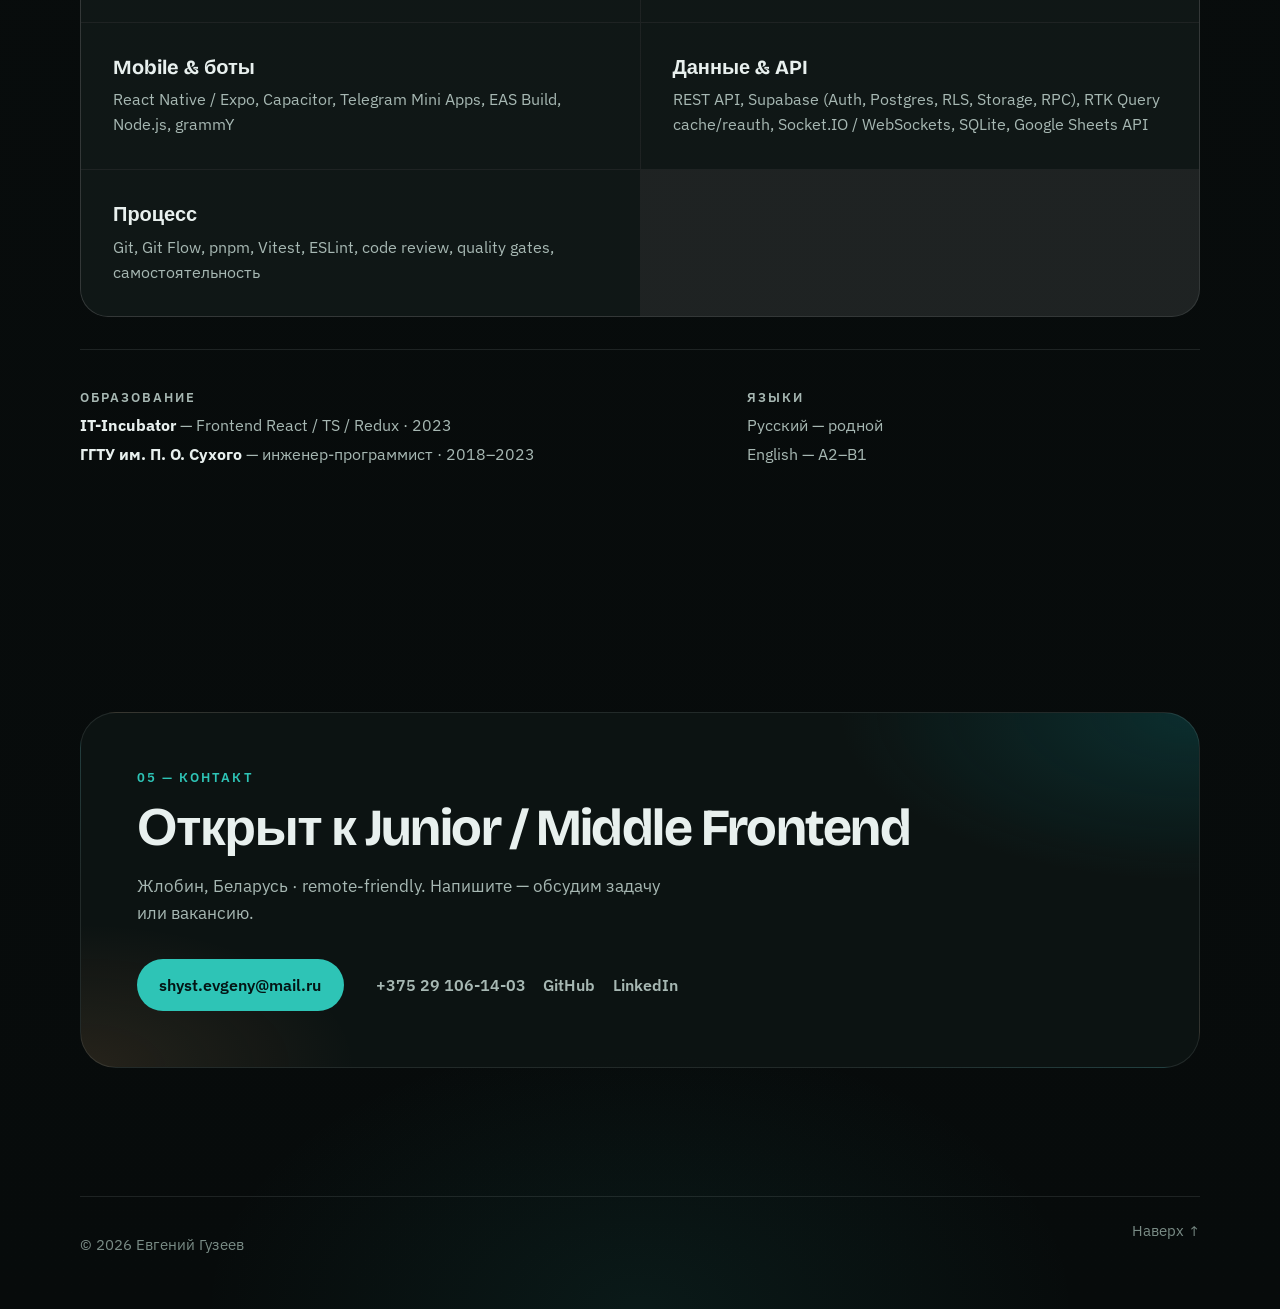
==== commit 7ebc4c15: "feat: скрины проектов вместо заглушек Реальные кадры Ictroot, Interview Helper и АкваМаркета; для Te" ====
--- a/index.html
+++ b/index.html
@@ -149,19 +149,9 @@
 
       <article class="project reveal" data-tilt>
         <div class="project-visual" style="--accent: #2ec4b6">
-          <div class="project-visual-inner">
+          <div class="project-visual-inner has-shot">
             <span class="project-index">01</span>
-            <div class="fake-messenger">
-              <div class="fake-messenger-side">
-                <i></i><i></i><i class="active"></i>
-              </div>
-              <div class="fake-messenger-main">
-                <div class="bubble left"></div>
-                <div class="bubble right"></div>
-                <div class="bubble right short"></div>
-                <div class="fake-composer"></div>
-              </div>
-            </div>
+            <img class="project-shot" src="images/ictroot.png" alt="Ictroot — лента постов" />
           </div>
         </div>
         <div class="project-body">
@@ -189,14 +179,9 @@
 
       <article class="project reveal" data-tilt>
         <div class="project-visual" style="--accent: #e23b3b">
-          <div class="project-visual-inner">
+          <div class="project-visual-inner has-shot">
             <span class="project-index">02</span>
-            <div class="fake-ui">
-              <div class="fake-bar"></div>
-              <div class="fake-row"></div>
-              <div class="fake-row short"></div>
-              <div class="fake-chips"><i></i><i></i><i></i></div>
-            </div>
+            <img class="project-shot" src="images/interview-helper.png" alt="Interview Helper — главная" />
           </div>
         </div>
         <div class="project-body">
@@ -225,14 +210,9 @@
 
       <article class="project reveal" data-tilt>
         <div class="project-visual" style="--accent: #2563eb">
-          <div class="project-visual-inner">
+          <div class="project-visual-inner has-shot">
             <span class="project-index">03</span>
-            <div class="fake-ui">
-              <div class="fake-bar"></div>
-              <div class="fake-row"></div>
-              <div class="fake-row short"></div>
-              <div class="fake-chips"><i></i><i></i><i></i></div>
-            </div>
+            <img class="project-shot" src="images/santeh-shop.png" alt="АкваМаркет — главная магазина" />
           </div>
         </div>
         <div class="project-body">
@@ -263,14 +243,9 @@
 
       <article class="project project-alt reveal" data-tilt>
         <div class="project-visual" style="--accent: #0d7377">
-          <div class="project-visual-inner">
+          <div class="project-visual-inner has-shot">
             <span class="project-index">04</span>
-            <div class="fake-ui">
-              <div class="fake-bar"></div>
-              <div class="fake-row"></div>
-              <div class="fake-row short"></div>
-              <div class="fake-chips"><i></i><i></i><i></i></div>
-            </div>
+            <img class="project-shot" src="images/book-training.jpg" alt="Бот записи к тренерам" />
           </div>
         </div>
         <div class="project-body">
@@ -295,13 +270,9 @@
 
       <article class="project reveal" data-tilt>
         <div class="project-visual" style="--accent: #c45c26">
-          <div class="project-visual-inner">
+          <div class="project-visual-inner has-shot">
             <span class="project-index">05</span>
-            <div class="fake-chat">
-              <div class="bubble left"></div>
-              <div class="bubble right"></div>
-              <div class="bubble left short"></div>
-            </div>
+            <img class="project-shot" src="images/fitness-tracker.jpg" alt="Fitness Tracker Mini App" />
           </div>
         </div>
         <div class="project-body">
@@ -328,13 +299,9 @@
 
       <article class="project project-alt reveal" data-tilt>
         <div class="project-visual" style="--accent: #5b4dff">
-          <div class="project-visual-inner">
+          <div class="project-visual-inner has-shot">
             <span class="project-index">06</span>
-            <div class="fake-chat">
-              <div class="bubble left"></div>
-              <div class="bubble right short"></div>
-              <div class="bubble left"></div>
-            </div>
+            <img class="project-shot" src="images/interest-digest.jpg" alt="Interest Digest в Telegram" />
           </div>
         </div>
         <div class="project-body">
--- a/styles.css
+++ b/styles.css
@@ -598,8 +598,21 @@
   place-items: center;
 }
 
+.project-visual-inner.has-shot {
+  padding: 0;
+}
+
+.project-shot {
+  width: 100%;
+  height: 100%;
+  object-fit: cover;
+  object-position: top center;
+  display: block;
+}
+
 .project-index {
   position: absolute;
+  z-index: 2;
   top: 1.25rem;
   left: 1.35rem;
   font-family: var(--font-display);
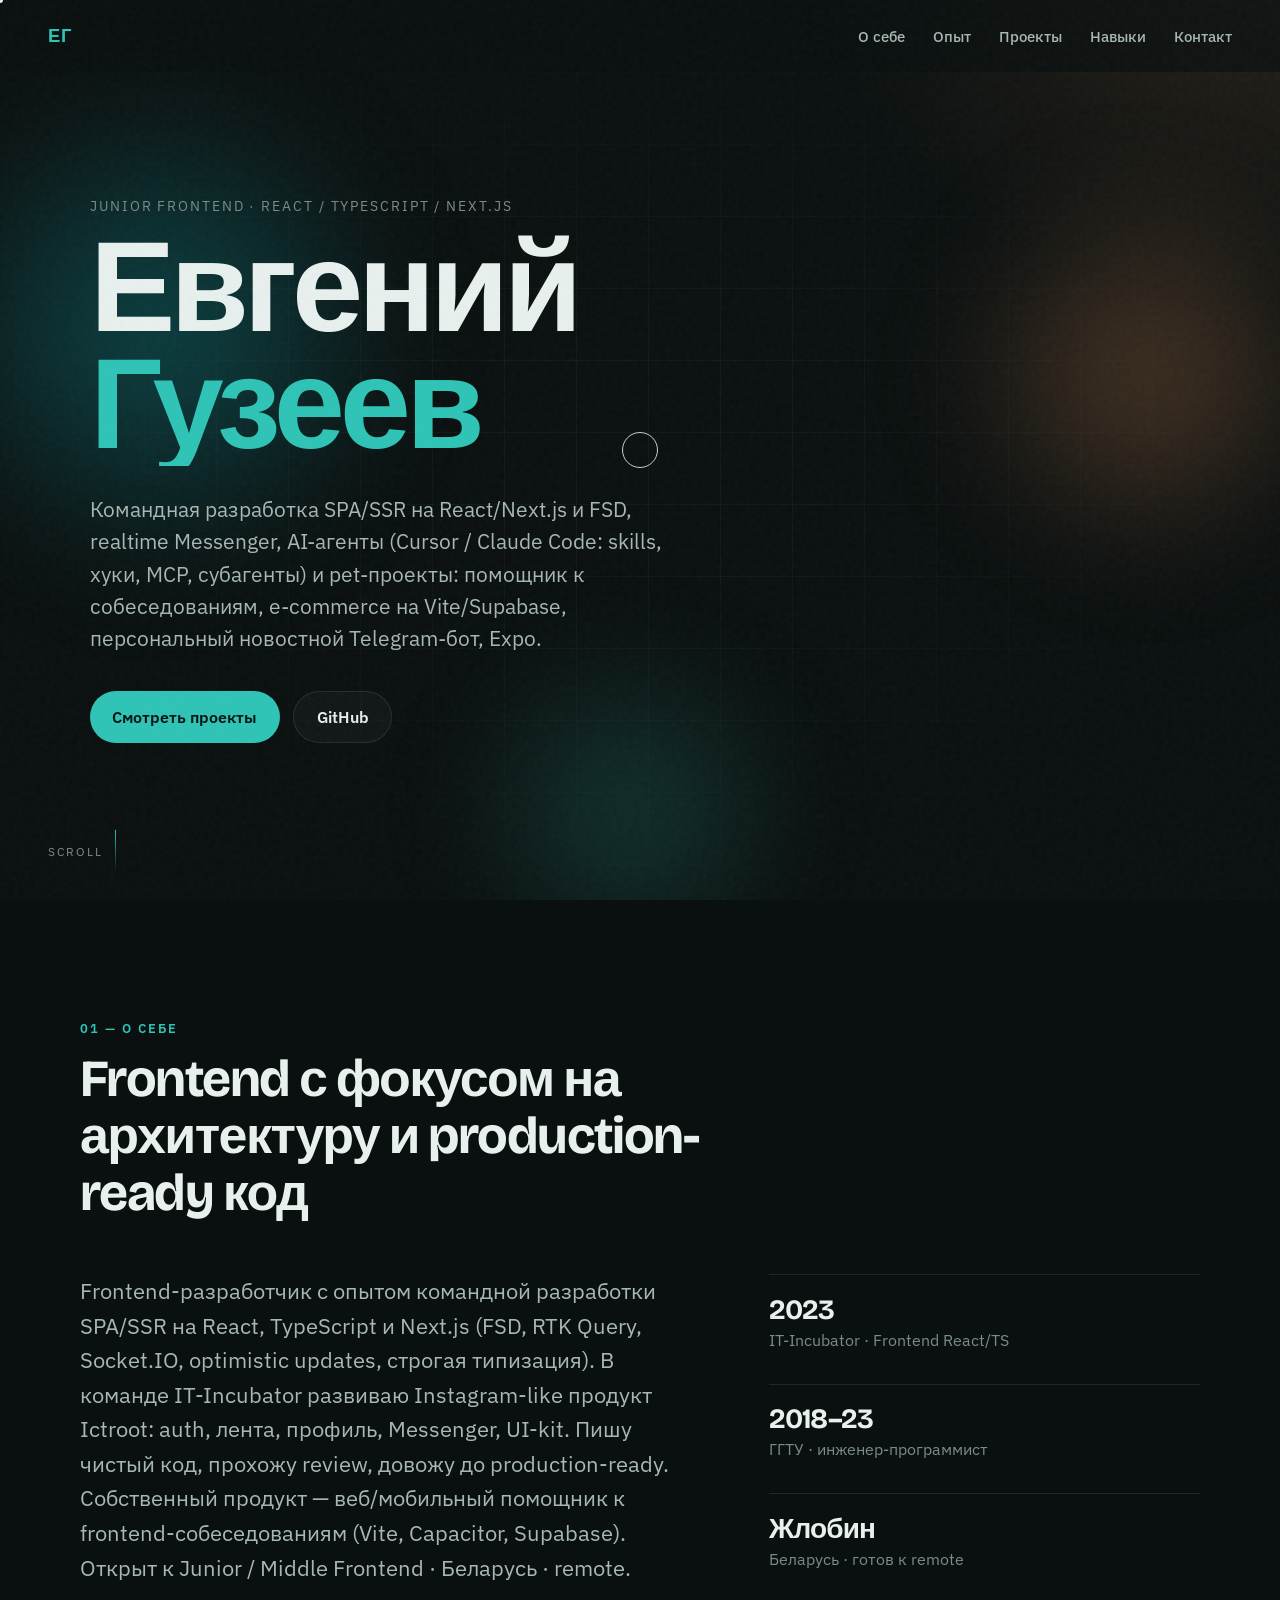
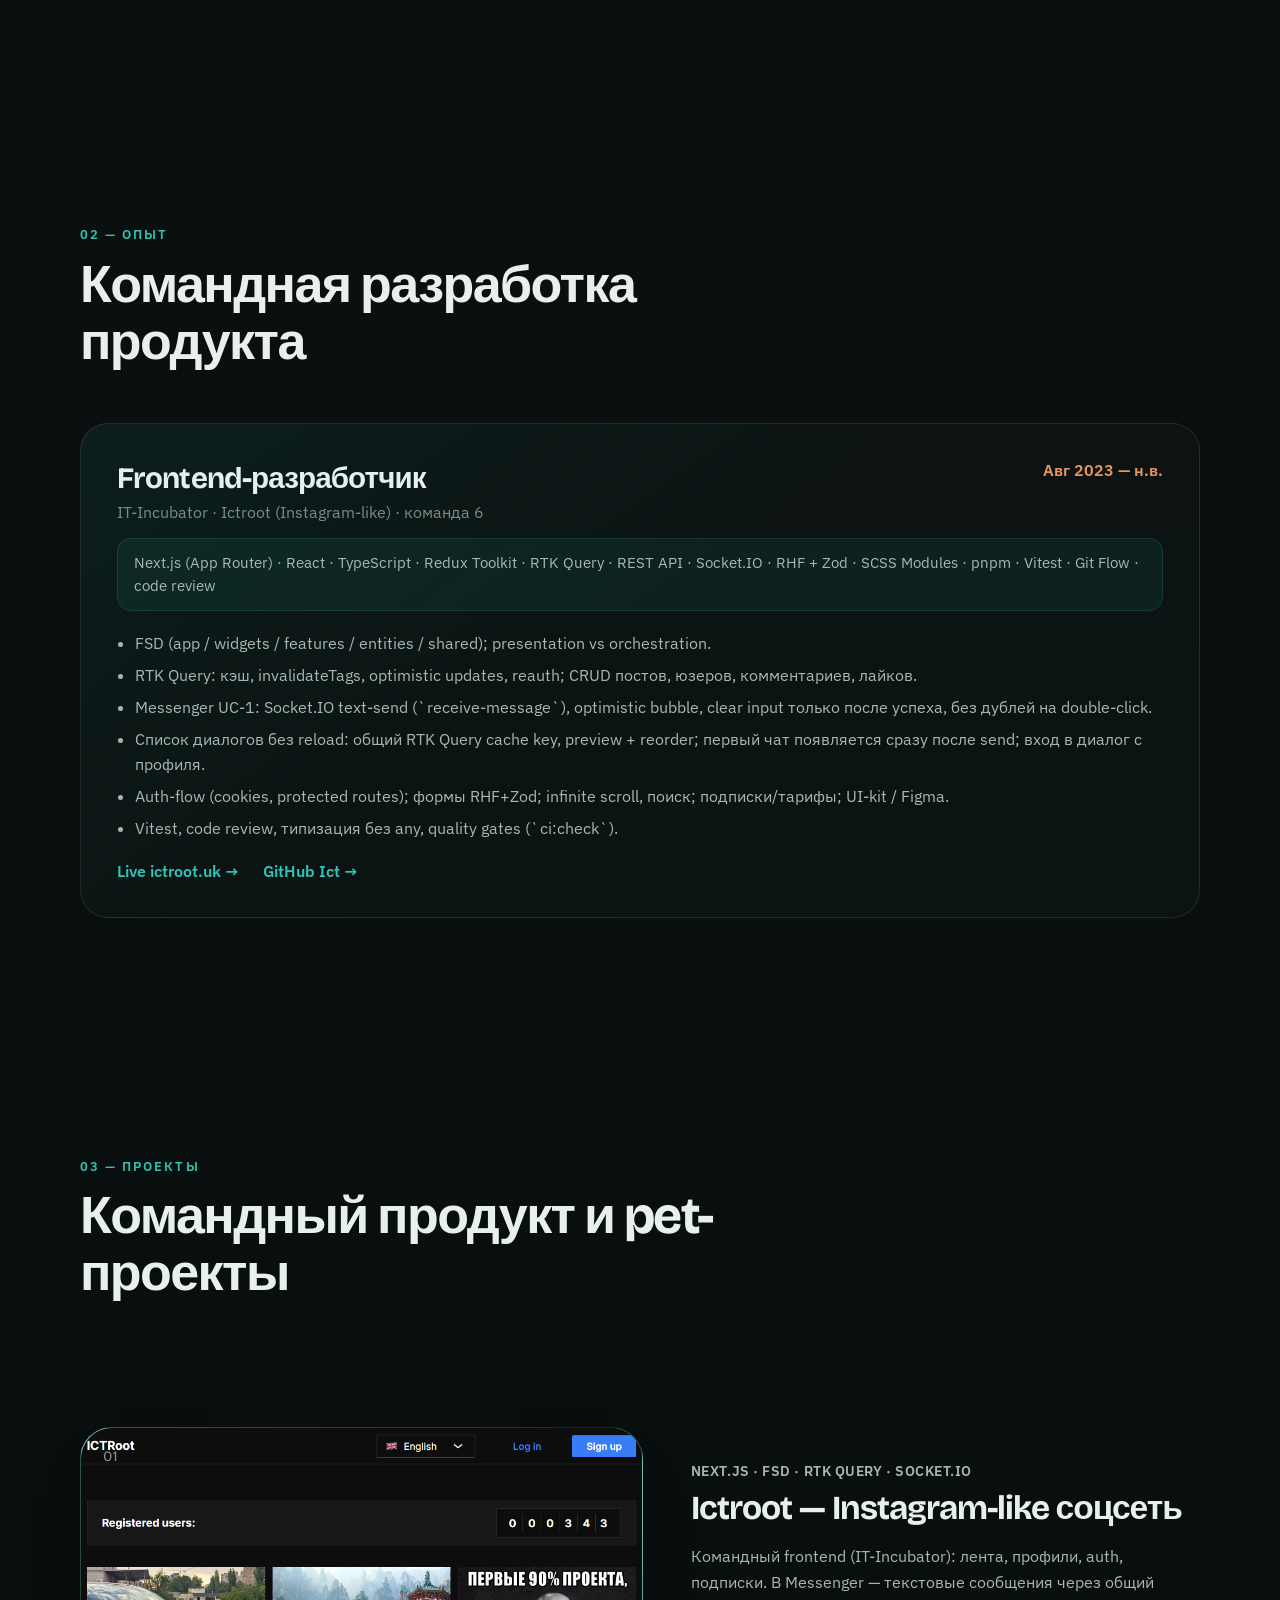
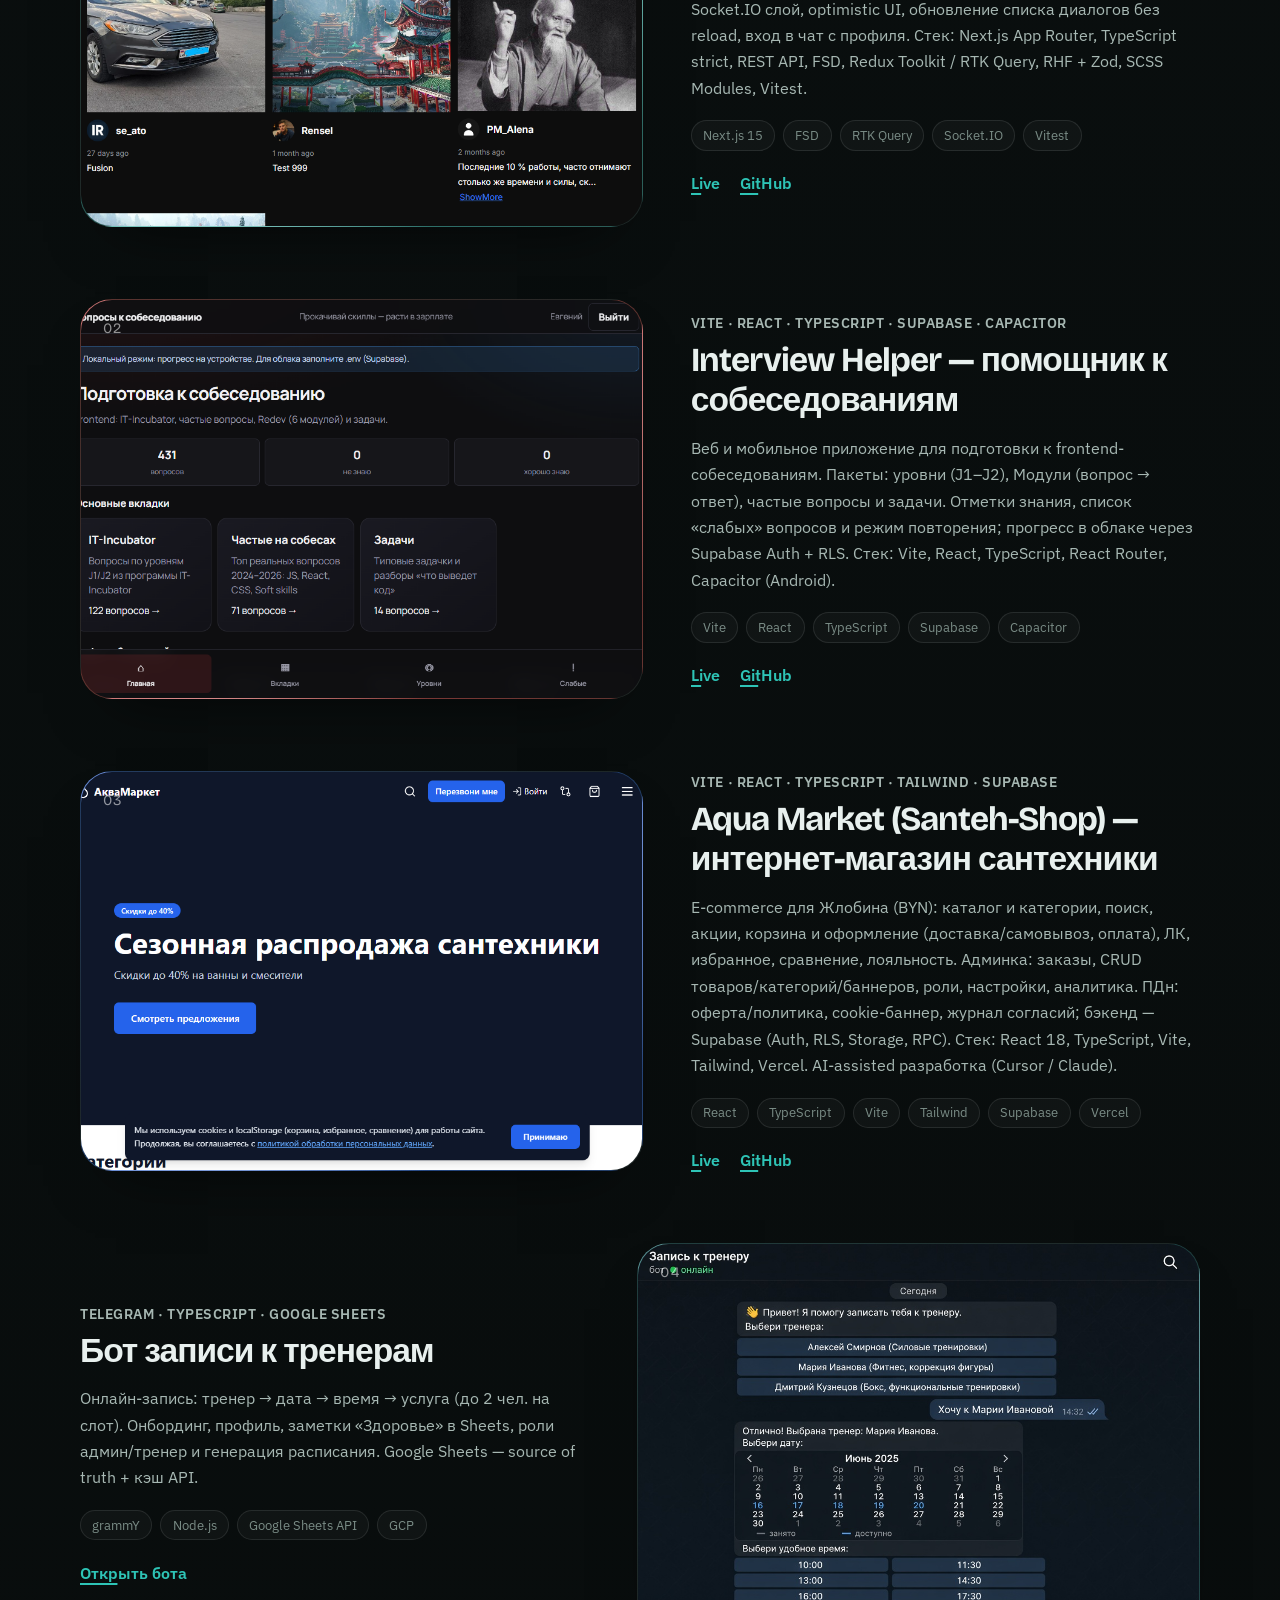
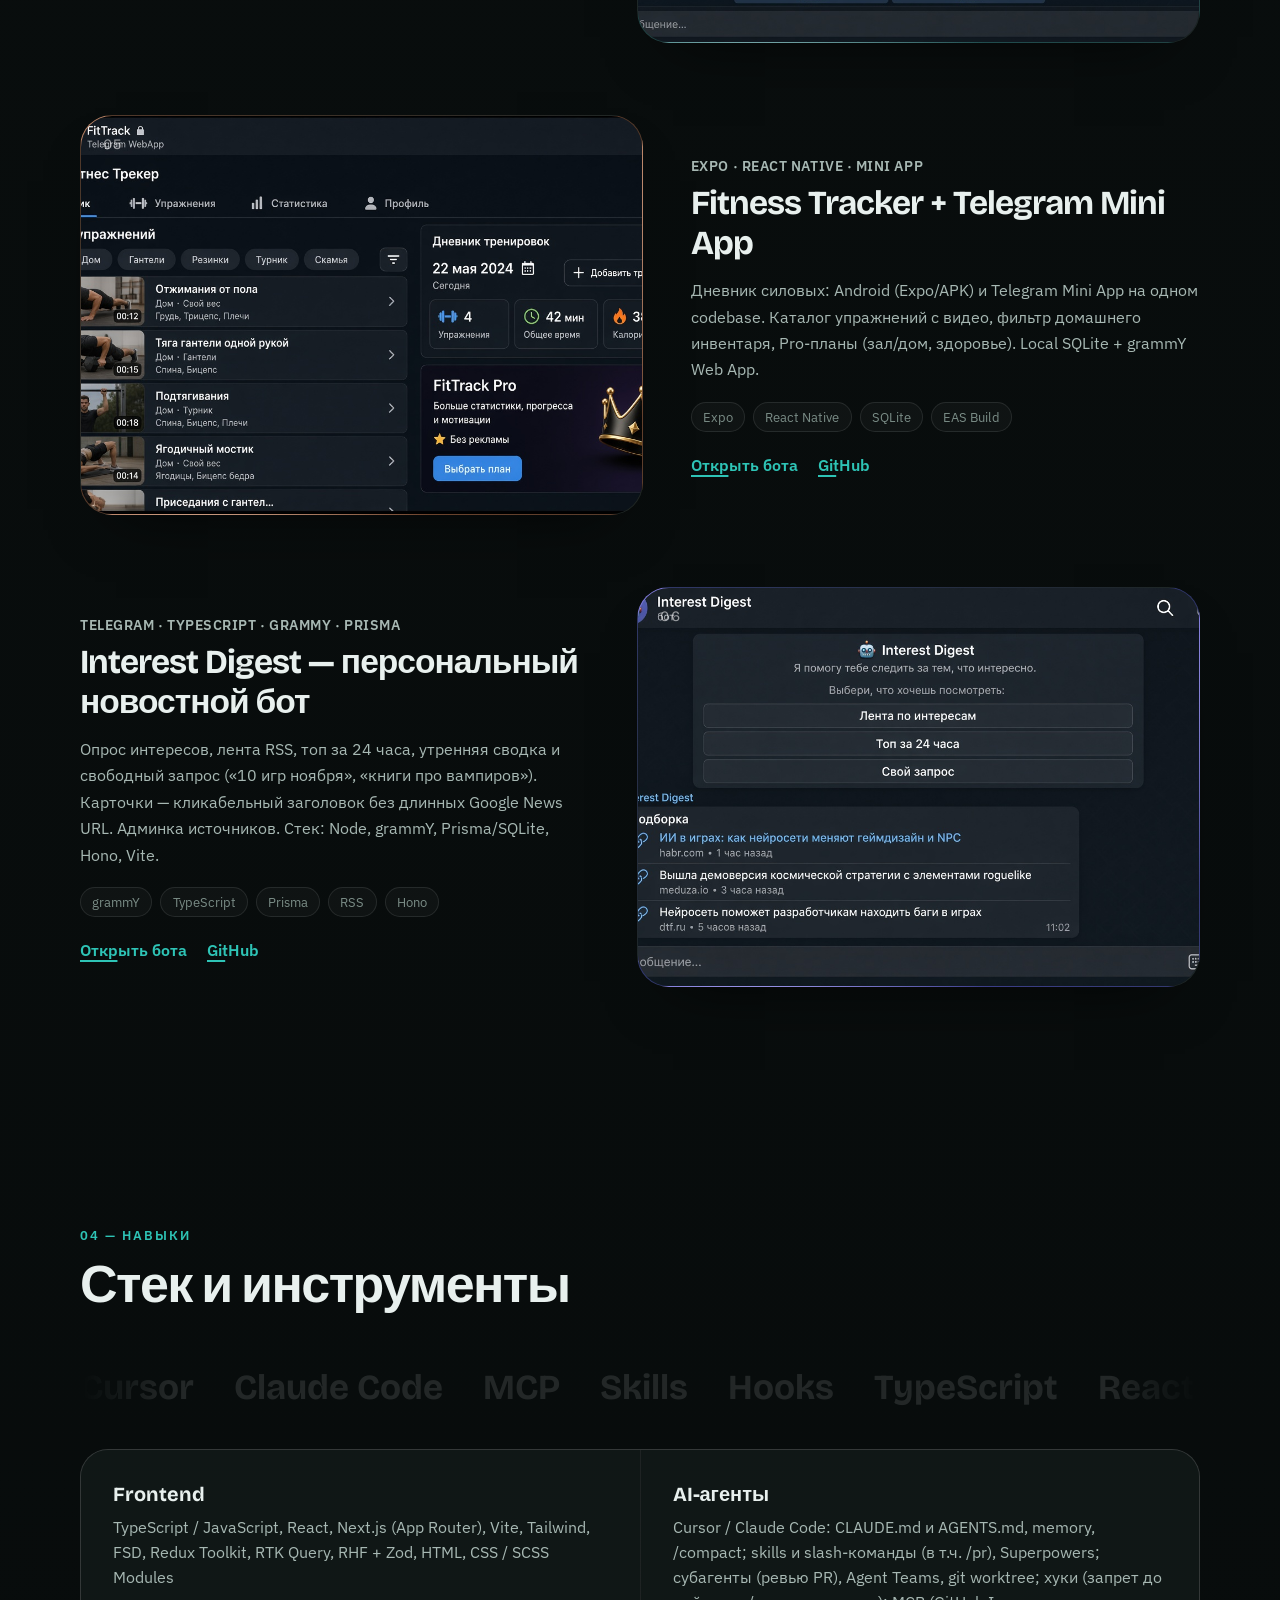
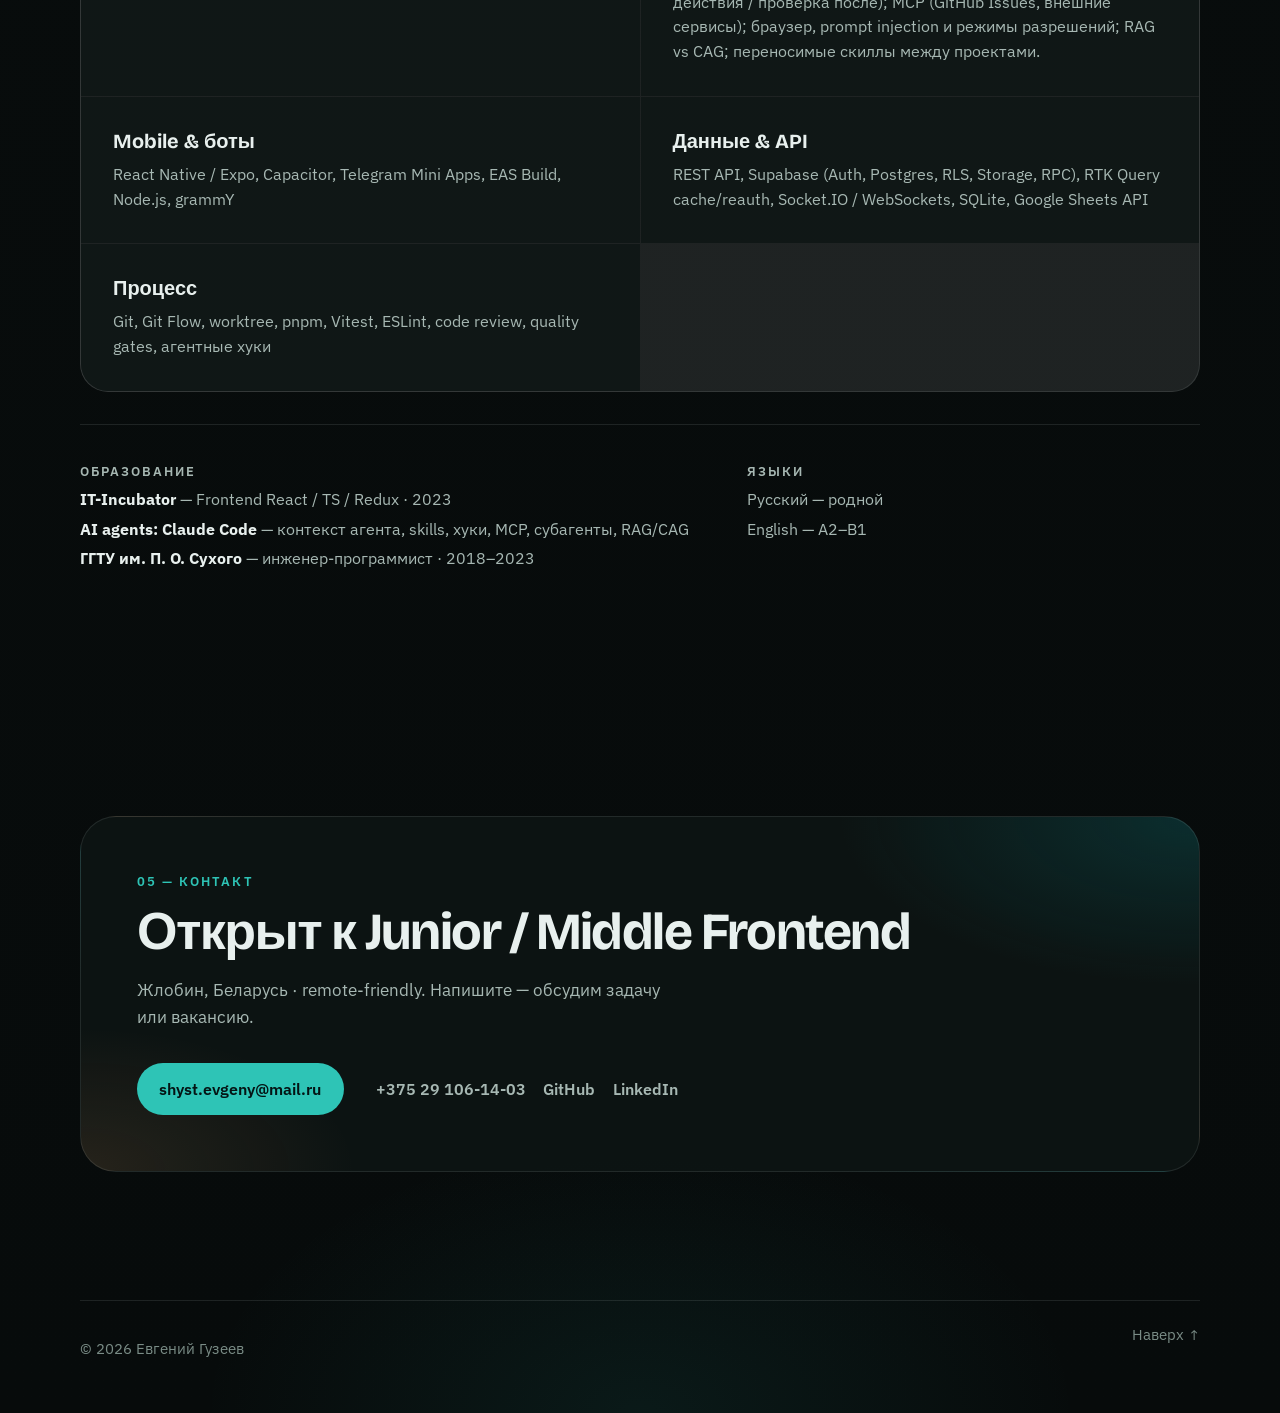
==== commit c21e8de5: "feat: навыки AI-агентов Claude Code в резюме Skills, хуки, MCP, субагенты, RAG/CAG и переносимые пла" ====
--- a/index.html
+++ b/index.html
@@ -6,7 +6,7 @@
   <meta name="viewport" content="width=device-width, initial-scale=1.0" />
   <title>Евгений Гузеев — Frontend Developer</title>
   <meta name="description"
-    content="Frontend-разработчик: React, TypeScript, Next.js, FSD, RTK Query, Socket.IO, Vite, Tailwind, Supabase, Capacitor. Ictroot, Interview Helper, Aqua Market, Interest Digest, Telegram-боты." />
+    content="Frontend-разработчик: React, TypeScript, Next.js, FSD. Cursor / Claude Code: skills, хуки, MCP, субагенты. Ictroot, Interview Helper, Aqua Market, Interest Digest." />
   <link rel="preconnect" href="https://fonts.googleapis.com" />
   <link rel="preconnect" href="https://fonts.gstatic.com" crossorigin />
   <link
@@ -49,9 +49,9 @@
           <span class="reveal-line"><span>Гузеев</span></span>
         </h1>
         <p class="hero-tagline reveal">
-          Командная разработка SPA/SSR на React/Next.js и FSD, realtime Messenger, AI-assisted продукты
-          (Cursor / Claude) и pet-проекты: помощник к собеседованиям, e-commerce на Vite/Supabase,
-          персональный новостной Telegram-бот, Expo.
+          Командная разработка SPA/SSR на React/Next.js и FSD, realtime Messenger, AI-агенты
+          (Cursor / Claude Code: skills, хуки, MCP, субагенты) и pet-проекты: помощник к собеседованиям,
+          e-commerce на Vite/Supabase, персональный новостной Telegram-бот, Expo.
         </p>
         <div class="hero-actions reveal">
           <a class="btn btn-primary" href="#projects" data-magnetic>Смотреть проекты</a>
@@ -335,12 +335,12 @@
       </div>
       <div class="skills-marquee" aria-hidden="true">
         <div class="marquee-track">
-          <span>Cursor</span><span>Claude Code</span><span>TypeScript</span><span>React</span>
-          <span>Next.js</span><span>Vite</span><span>Tailwind</span><span>Supabase</span>
-          <span>Vercel</span><span>Capacitor</span><span>FSD</span><span>RTK Query</span><span>Socket.IO</span>
-          <span>Cursor</span><span>Claude Code</span><span>TypeScript</span><span>React</span>
-          <span>Next.js</span><span>Vite</span><span>Tailwind</span><span>Supabase</span>
-          <span>Vercel</span><span>Capacitor</span><span>FSD</span><span>RTK Query</span><span>Socket.IO</span>
+          <span>Cursor</span><span>Claude Code</span><span>MCP</span><span>Skills</span><span>Hooks</span>
+          <span>TypeScript</span><span>React</span><span>Next.js</span><span>Vite</span><span>Tailwind</span>
+          <span>Supabase</span><span>Vercel</span><span>FSD</span><span>RTK Query</span>
+          <span>Cursor</span><span>Claude Code</span><span>MCP</span><span>Skills</span><span>Hooks</span>
+          <span>TypeScript</span><span>React</span><span>Next.js</span><span>Vite</span><span>Tailwind</span>
+          <span>Supabase</span><span>Vercel</span><span>FSD</span><span>RTK Query</span>
         </div>
       </div>
       <ul class="skills-list">
@@ -350,9 +350,13 @@
             Zod, HTML, CSS / SCSS Modules</p>
         </li>
         <li class="reveal">
-          <h3>AI &amp; продукт</h3>
-          <p>Cursor, Claude Code — AI-assisted разработка e-commerce и educational apps; постановка задач, итерации,
-            ревью кода с ИИ; деплой на Vercel</p>
+          <h3>AI-агенты</h3>
+          <p>
+            Cursor / Claude Code: CLAUDE.md и AGENTS.md, memory, /compact; skills и slash-команды
+            (в т.ч. /pr), Superpowers; субагенты (ревью PR), Agent Teams, git worktree; хуки
+            (запрет до действия / проверка после); MCP (GitHub Issues, внешние сервисы); браузер,
+            prompt injection и режимы разрешений; RAG vs CAG; переносимые скиллы между проектами.
+          </p>
         </li>
         <li class="reveal">
           <h3>Mobile &amp; боты</h3>
@@ -365,14 +369,15 @@
         </li>
         <li class="reveal">
           <h3>Процесс</h3>
-          <p>Git, Git Flow, pnpm, Vitest, ESLint, code review, quality gates, самостоятельность</p>
+          <p>Git, Git Flow, worktree, pnpm, Vitest, ESLint, code review, quality gates, агентные хуки</p>
         </li>
       </ul>
       <div class="edu-row reveal">
         <div>
           <p class="eyebrow">Образование</p>
-          <p><strong>IT-Incubator</strong> — Frontend React / TS / Redux · 2023</p>
-          <p><strong>ГГТУ им. П. О. Сухого</strong> — инженер-программист · 2018–2023</p>
+            <p><strong>IT-Incubator</strong> — Frontend React / TS / Redux · 2023</p>
+            <p><strong>AI agents: Claude Code</strong> — контекст агента, skills, хуки, MCP, субагенты, RAG/CAG</p>
+            <p><strong>ГГТУ им. П. О. Сухого</strong> — инженер-программист · 2018–2023</p>
         </div>
         <div>
           <p class="eyebrow">Языки</p>
